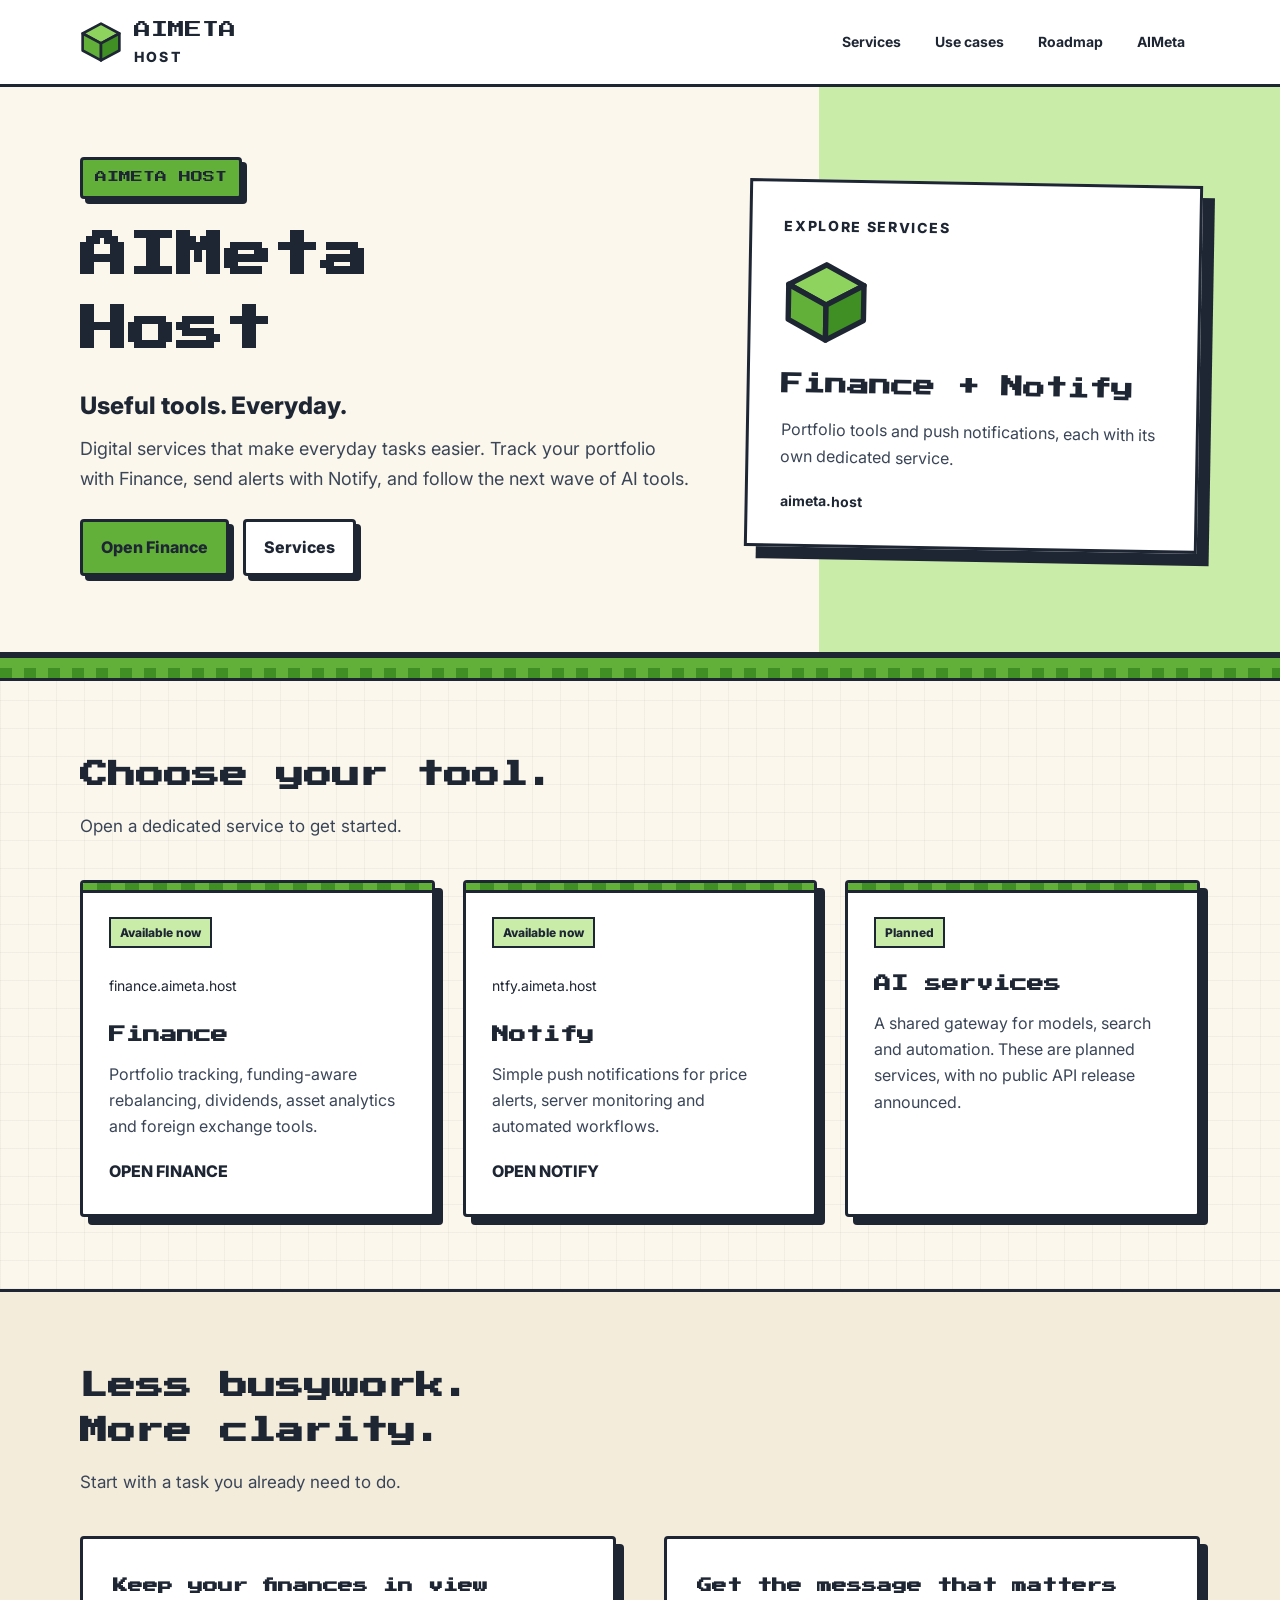
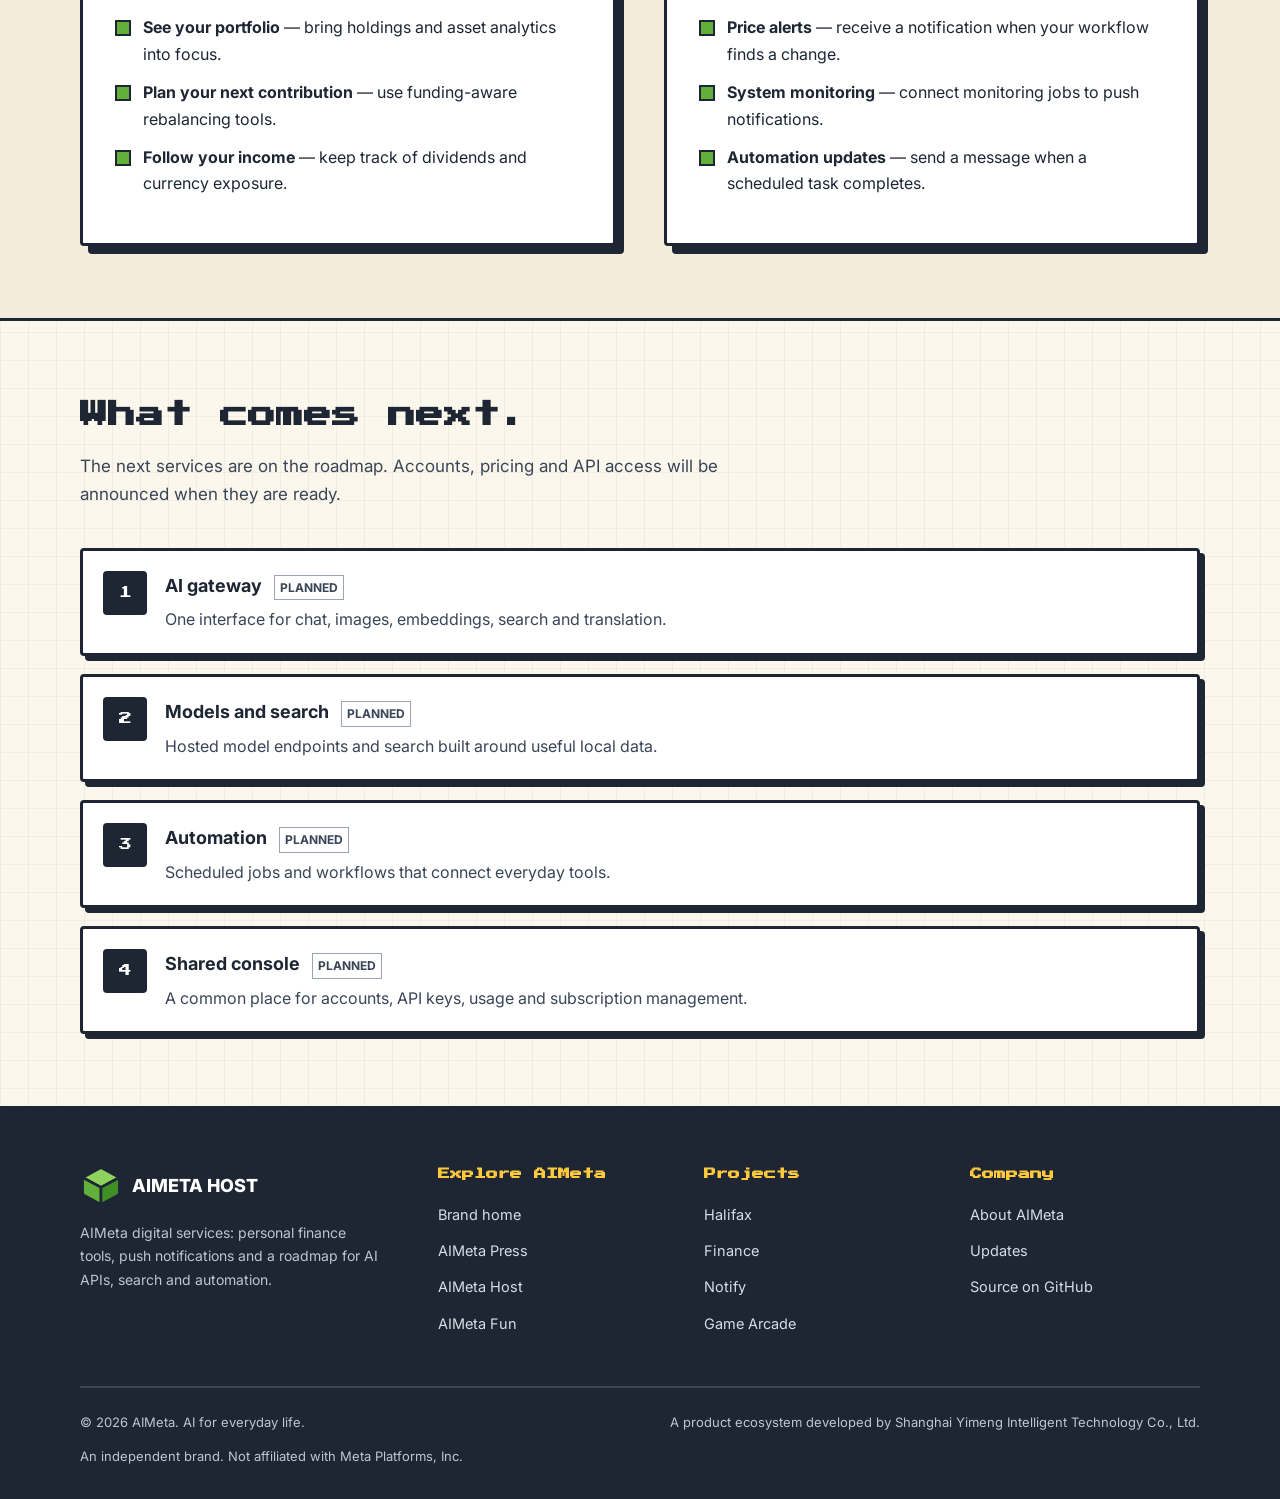
==== index.html @ ada4d132 "Add branded OG share images" ====
<!DOCTYPE html>
<html lang="en"><head><meta charset="UTF-8"><meta name="viewport" content="width=device-width, initial-scale=1"><title>Useful tools. Everyday. — AIMeta Host</title><meta name="description" content="AIMeta digital services: personal finance tools, push notifications and a roadmap for AI APIs, search and automation."><link rel="canonical" href="https://aimeta.host/"><meta property="og:type" content="website"><meta property="og:site_name" content="AIMeta Host"><meta property="og:title" content="Useful tools. Everyday. — AIMeta Host"><meta property="og:description" content="AIMeta digital services: personal finance tools, push notifications and a roadmap for AI APIs, search and automation."><meta property="og:url" content="https://aimeta.host/"><meta name="twitter:card" content="summary_large_image">
<meta property="og:image" content="https://aimeta.host/og.png">
<meta property="og:image:width" content="1200">
<meta property="og:image:height" content="630"><link rel="icon" type="image/svg+xml" href="./favicon.svg"><link rel="preconnect" href="https://fonts.googleapis.com"><link rel="preconnect" href="https://fonts.gstatic.com" crossorigin><link href="https://fonts.googleapis.com/css2?family=Inter:wght@400;600;700;800&amp;family=Press+Start+2P&amp;display=swap" rel="stylesheet"><link rel="stylesheet" href="./style.css"><noscript><style>.reveal{opacity:1 !important;transform:none !important}</style></noscript><script type="application/ld+json">{"@context": "https://schema.org", "@type": "WebSite", "name": "AIMeta Host", "url": "https://aimeta.host/", "description": "AIMeta digital services: personal finance tools, push notifications and a roadmap for AI APIs, search and automation.", "publisher": {"@type": "Organization", "name": "AIMeta", "url": "https://aimeta.website/"}}</script></head><body class="world-host"><a class="skip-link" href="#main">Skip to content</a><header class="site-header"><div class="wrap header-inner"><a class="brand" href="./" aria-label="AIMeta Host home"><svg class="brand-cube" viewBox="0 0 64 64" aria-hidden="true"><polygon points="32,4 60,19 32,34 4,19" fill="#8fd35f" stroke="#1e2634" stroke-width="4" stroke-linejoin="round"/><polygon points="4,19 32,34 32,60 4,45" fill="#62b03a" stroke="#1e2634" stroke-width="4" stroke-linejoin="round"/><polygon points="60,19 32,34 32,60 60,45" fill="#3f8f24" stroke="#1e2634" stroke-width="4" stroke-linejoin="round"/></svg><span class="brand-name">AIMETA<span class="brand-world">Host</span></span></a><button class="nav-toggle" type="button" aria-label="Open menu" aria-expanded="false" aria-controls="site-nav"><span></span><span></span><span></span></button><nav class="nav" id="site-nav" aria-label="Main navigation"><a href="#services">Services</a><a href="#use-cases">Use cases</a><a href="#roadmap">Roadmap</a><a href="https://aimeta.website/">AIMeta</a></nav></div></header><main id="main"><section class="hero"><div class="wrap hero-layout"><div class="hero-inner"><span class="tag tag-host">AIMeta Host</span><h1>AIMeta<br>Host</h1><p class="hero-title">Useful tools. Everyday.</p><p class="lede">Digital services that make everyday tasks easier. Track your portfolio with Finance, send alerts with Notify, and follow the next wave of AI tools.</p><div class="hero-ctas"><a class="btn btn-primary" href="https://finance.aimeta.host">Open Finance</a><a class="btn" href="#services">Services</a></div></div><aside class="hero-feature" aria-label="Featured project"><span class="eyebrow">EXPLORE SERVICES</span><svg class="feature-cube" viewBox="0 0 64 64" aria-hidden="true"><polygon points="32,4 60,19 32,34 4,19" fill="#8fd35f" stroke="#1e2634" stroke-width="4" stroke-linejoin="round"/><polygon points="4,19 32,34 32,60 4,45" fill="#62b03a" stroke="#1e2634" stroke-width="4" stroke-linejoin="round"/><polygon points="60,19 32,34 32,60 60,45" fill="#3f8f24" stroke="#1e2634" stroke-width="4" stroke-linejoin="round"/></svg><h2>Finance + Notify</h2><p>Portfolio tools and push notifications, each with its own dedicated service.</p><span class="feature-domain">aimeta.host</span></aside></div></section><div class="grass-divider" aria-hidden="true"></div><section class="section" id="services"><div class="wrap"><div class="section-head reveal"><h2 class="px-title">Choose your tool.</h2><p class="section-sub">Open a dedicated service to get started.</p></div><div class="cards-3"><a href="https://finance.aimeta.host" class="pixel-card card-host reveal"><div class="card-top" aria-hidden="true"></div><span class="status-label">Available now</span><span class="proj-domain">finance.aimeta.host</span><h3>Finance</h3><p>Portfolio tracking, funding-aware rebalancing, dividends, asset analytics and foreign exchange tools.</p><span class="card-link">Open Finance</span></a><a href="https://ntfy.aimeta.host" class="pixel-card card-host reveal"><div class="card-top" aria-hidden="true"></div><span class="status-label">Available now</span><span class="proj-domain">ntfy.aimeta.host</span><h3>Notify</h3><p>Simple push notifications for price alerts, server monitoring and automated workflows.</p><span class="card-link">Open Notify</span></a><article class="pixel-card card-host reveal"><div class="card-top" aria-hidden="true"></div><span class="status-label">Planned</span><h3>AI services</h3><p>A shared gateway for models, search and automation. These are planned services, with no public API release announced.</p></article></div></div></section><section class="section section-deep" id="use-cases"><div class="wrap"><div class="section-head reveal"><h2 class="px-title">Less busywork.<br>More clarity.</h2><p class="section-sub">Start with a task you already need to do.</p></div><div class="split"><div class="panel reveal"><h3 class="px">Keep your finances in view</h3><ul class="pixel-list "><li><strong>See your portfolio</strong> — bring holdings and asset analytics into focus.</li><li><strong>Plan your next contribution</strong> — use funding-aware rebalancing tools.</li><li><strong>Follow your income</strong> — keep track of dividends and currency exposure.</li></ul></div><div class="panel reveal"><h3 class="px">Get the message that matters</h3><ul class="pixel-list "><li><strong>Price alerts</strong> — receive a notification when your workflow finds a change.</li><li><strong>System monitoring</strong> — connect monitoring jobs to push notifications.</li><li><strong>Automation updates</strong> — send a message when a scheduled task completes.</li></ul></div></div></div></section><section class="section" id="roadmap"><div class="wrap"><div class="section-head reveal"><h2 class="px-title">What comes next.</h2><p class="section-sub">The next services are on the roadmap. Accounts, pricing and API access will be announced when they are ready.</p></div><div class="steps"><article class="step reveal"><span class="step-num">1</span><div><h3>AI gateway <span class="phase-tag">Planned</span></h3><p>One interface for chat, images, embeddings, search and translation.</p></div></article><article class="step reveal"><span class="step-num">2</span><div><h3>Models and search <span class="phase-tag">Planned</span></h3><p>Hosted model endpoints and search built around useful local data.</p></div></article><article class="step reveal"><span class="step-num">3</span><div><h3>Automation <span class="phase-tag">Planned</span></h3><p>Scheduled jobs and workflows that connect everyday tools.</p></div></article><article class="step reveal"><span class="step-num">4</span><div><h3>Shared console <span class="phase-tag">Planned</span></h3><p>A common place for accounts, API keys, usage and subscription management.</p></div></article></div></div></section></main><footer class="site-footer"><div class="wrap"><div class="footer-grid"><div><div class="footer-brand"><svg class="brand-cube" viewBox="0 0 64 64" aria-hidden="true"><polygon points="32,4 60,19 32,34 4,19" fill="#8fd35f" stroke="#1e2634" stroke-width="4" stroke-linejoin="round"/><polygon points="4,19 32,34 32,60 4,45" fill="#62b03a" stroke="#1e2634" stroke-width="4" stroke-linejoin="round"/><polygon points="60,19 32,34 32,60 60,45" fill="#3f8f24" stroke="#1e2634" stroke-width="4" stroke-linejoin="round"/></svg><span class="brand-name">AIMETA HOST</span></div><p class="footer-note">AIMeta digital services: personal finance tools, push notifications and a roadmap for AI APIs, search and automation.</p></div><div><h2>Explore AIMeta</h2><ul><li><a href="https://aimeta.website/">Brand home</a></li><li><a href="https://aimeta.press/">AIMeta Press</a></li><li><a href="https://aimeta.host/">AIMeta Host</a></li><li><a href="https://aimeta.fun/">AIMeta Fun</a></li></ul></div><div><h2>Projects</h2><ul><li><a href="https://halifax.aimeta.press">Halifax</a></li><li><a href="https://finance.aimeta.host">Finance</a></li><li><a href="https://ntfy.aimeta.host">Notify</a></li><li><a href="https://game.aimeta.fun">Game Arcade</a></li></ul></div><div><h2>Company</h2><ul><li><a href="https://aimeta.website/about.html">About AIMeta</a></li><li><a href="https://aimeta.website/updates.html">Updates</a></li><li><a href="https://github.com/aimeta-website/aimeta-host">Source on GitHub</a></li></ul></div></div><div class="footer-bottom"><span>© <span id="year">2026</span> AIMeta. AI for everyday life.</span><span>A product ecosystem developed by Shanghai Yimeng Intelligent Technology Co., Ltd.</span><span>An independent brand. Not affiliated with Meta Platforms, Inc.</span></div></div></footer><script src="./main.js" defer></script></body></html>
---- style.css ----
/* ============================================================
   AIMETA — voxel playground design system
   Minecraft / Roblox playful pixel-block style + clean tech feel
   Pixel accent: "Press Start 2P" (headings / tags only)
   Body: "Inter" (clean, readable)
   ============================================================ */

:root {
  --ink: #1e2634;
  --ink-soft: #3a4557;
  --paper: #fbf7ec;
  --paper-deep: #f3ecdb;
  --white: #ffffff;

  --grass: #62b03a;
  --grass-dark: #3f8f24;
  --grass-light: #8fd35f;

  --sky: #3fa9f5;
  --sky-dark: #1f7fc4;
  --sky-light: #a8dcff;

  --sun: #ffc93c;
  --sun-dark: #e0a41c;

  --clay: #ef7d54;
  --clay-dark: #c65a34;

  --dirt: #8a5a3b;

  --press: var(--sky);
  --press-dark: var(--sky-dark);
  --host: var(--grass);
  --host-dark: var(--grass-dark);
  --fun: var(--sun);
  --fun-dark: var(--sun-dark);

  --border: 3px solid var(--ink);
  --shadow-chunky: 8px 8px 0 var(--ink);
  --shadow-chunky-sm: 5px 5px 0 var(--ink);
  --radius: 4px;

  --font-pixel: "Press Start 2P", "Courier New", monospace;
  --font-body: "Inter", -apple-system, BlinkMacSystemFont, "Segoe UI",
    "PingFang SC", "Microsoft YaHei", sans-serif;
}

* { box-sizing: border-box; }

html { scroll-behavior: smooth; }

body {
  margin: 0;
  font-family: var(--font-body);
  color: var(--ink);
  background-color: var(--paper);
  /* subtle pixel grid */
  background-image:
    linear-gradient(rgba(30, 38, 52, 0.045) 1px, transparent 1px),
    linear-gradient(90deg, rgba(30, 38, 52, 0.045) 1px, transparent 1px);
  background-size: 28px 28px;
  line-height: 1.65;
  -webkit-font-smoothing: antialiased;
}

img, svg { max-width: 100%; }

a { color: var(--sky-dark); }

::selection { background: var(--sun); color: var(--ink); }

/* ---------- layout ---------- */
.wrap {
  width: min(1120px, 92%);
  margin: 0 auto;
}

.section { padding: 72px 0; }
.section.tight { padding: 48px 0; }

/* ---------- pixel typography ---------- */
.px {
  font-family: var(--font-pixel);
  line-height: 1.5;
  letter-spacing: 0;
}

.section-head { margin-bottom: 40px; max-width: 720px; }
.section-head.center { margin-left: auto; margin-right: auto; text-align: center; }

.tag {
  display: inline-block;
  font-family: var(--font-pixel);
  font-size: 11px;
  padding: 8px 12px;
  border: var(--border);
  border-radius: var(--radius);
  background: var(--white);
  box-shadow: var(--shadow-chunky-sm);
  margin-bottom: 20px;
  text-transform: uppercase;
}
.tag.tag-press { background: var(--press); color: #fff; }
.tag.tag-host  { background: var(--host); color: #fff; }
.tag.tag-fun   { background: var(--fun); color: var(--ink); }
.tag.tag-ink   { background: var(--ink); color: #fff; }

h2.px-title {
  font-family: var(--font-pixel);
  font-size: clamp(18px, 3.2vw, 28px);
  line-height: 1.6;
  margin: 0 0 14px;
}
.section-sub { color: var(--ink-soft); font-size: 17px; margin: 0; }

/* ---------- header ---------- */
.site-header {
  position: sticky;
  top: 0;
  z-index: 50;
  background: var(--white);
  border-bottom: var(--border);
}
.header-inner {
  display: flex;
  align-items: center;
  justify-content: space-between;
  height: 72px;
}
.brand {
  display: flex;
  align-items: center;
  gap: 12px;
  text-decoration: none;
  color: var(--ink);
}
.brand-name {
  font-family: var(--font-pixel);
  font-size: 18px;
}
.brand-cube { width: 34px; height: 34px; display: block; }

.nav { display: flex; align-items: center; gap: 4px; }
.nav a {
  font-family: var(--font-pixel);
  font-size: 11px;
  text-decoration: none;
  color: var(--ink);
  padding: 10px 12px;
  border: 3px solid transparent;
  border-radius: var(--radius);
  text-transform: uppercase;
}
.nav a:hover { background: var(--paper-deep); border-color: var(--ink); }
.nav a.active { background: var(--ink); color: #fff; }
.nav a.nav-cta {
  background: var(--sun);
  border-color: var(--ink);
  box-shadow: 4px 4px 0 var(--ink);
  margin-left: 8px;
}
.nav a.nav-cta:hover { transform: translate(2px, 2px); box-shadow: 2px 2px 0 var(--ink); }

.nav-toggle {
  display: none;
  background: var(--white);
  border: var(--border);
  border-radius: var(--radius);
  box-shadow: 4px 4px 0 var(--ink);
  width: 46px;
  height: 42px;
  cursor: pointer;
  flex-direction: column;
  align-items: center;
  justify-content: center;
  gap: 5px;
}
.nav-toggle span { display: block; width: 20px; height: 3px; background: var(--ink); }

/* ---------- hero ---------- */
.hero {
  position: relative;
  overflow: hidden;
  padding: 96px 0 88px;
  border-bottom: var(--border);
  background:
    radial-gradient(circle at 85% 20%, var(--sky-light) 0 90px, transparent 91px),
    radial-gradient(circle at 8% 80%, var(--sun) 0 60px, transparent 61px),
    var(--paper);
}
.hero-inner { position: relative; z-index: 2; max-width: 760px; }
.hero h1 {
  font-family: var(--font-pixel);
  font-size: clamp(30px, 6vw, 58px);
  line-height: 1.45;
  margin: 0 0 22px;
}
.hero h1 .hl-grass { color: var(--grass-dark); }
.hero .lede {
  font-size: clamp(17px, 2.4vw, 21px);
  color: var(--ink-soft);
  max-width: 620px;
  margin: 0 0 34px;
}
.hero-ctas { display: flex; flex-wrap: wrap; gap: 16px; }

/* floating voxel cubes */
.cube {
  position: absolute;
  z-index: 1;
  opacity: 0.9;
  animation: floaty 6s ease-in-out infinite;
  pointer-events: none;
}
@keyframes floaty {
  0%, 100% { transform: translateY(0) rotate(-4deg); }
  50% { transform: translateY(-16px) rotate(5deg); }
}

/* ---------- buttons ---------- */
.btn {
  display: inline-block;
  font-family: var(--font-pixel);
  font-size: 13px;
  text-decoration: none;
  color: var(--ink);
  background: var(--white);
  border: var(--border);
  border-radius: var(--radius);
  padding: 14px 20px;
  box-shadow: var(--shadow-chunky-sm);
  transition: transform 0.08s ease, box-shadow 0.08s ease;
  text-transform: uppercase;
}
.btn:hover { transform: translate(3px, 3px); box-shadow: 2px 2px 0 var(--ink); }
.btn:active { transform: translate(5px, 5px); box-shadow: 0 0 0 var(--ink); }
.btn-primary { background: var(--grass); color: #fff; }
.btn-sky { background: var(--sky); color: #fff; }
.btn-sun { background: var(--sun); }
.btn-ink { background: var(--ink); color: #fff; }

/* ---------- cards ---------- */
.cards-3 {
  display: grid;
  grid-template-columns: repeat(3, 1fr);
  gap: 28px;
}
.pixel-card {
  background: var(--white);
  border: var(--border);
  border-radius: var(--radius);
  box-shadow: var(--shadow-chunky);
  padding: 30px 26px;
  display: flex;
  flex-direction: column;
  transition: transform 0.1s ease, box-shadow 0.1s ease;
  position: relative;
}
a.pixel-card { text-decoration: none; color: var(--ink); }
a.pixel-card:hover { transform: translate(4px, 4px); box-shadow: 4px 4px 0 var(--ink); }
.pixel-card .card-top {
  height: 10px;
  margin: -30px -26px 24px;
  border-bottom: var(--border);
  border-radius: 1px 1px 0 0;
}
.card-press .card-top { background: repeating-linear-gradient(90deg, var(--press) 0 14px, var(--press-dark) 14px 28px); }
.card-host .card-top { background: repeating-linear-gradient(90deg, var(--host) 0 14px, var(--host-dark) 14px 28px); }
.card-fun .card-top { background: repeating-linear-gradient(90deg, var(--fun) 0 14px, var(--fun-dark) 14px 28px); }

.pixel-card h3 {
  font-family: var(--font-pixel);
  font-size: 17px;
  margin: 0 0 6px;
  line-height: 1.6;
}
.pixel-card .one-liner {
  font-weight: 700;
  margin: 0 0 12px;
  font-size: 16px;
}
.pixel-card p { color: var(--ink-soft); margin: 0 0 18px; font-size: 15px; }
.pixel-card .card-link {
  margin-top: auto;
  font-family: var(--font-pixel);
  font-size: 11px;
  text-transform: uppercase;
}
.card-press .card-link { color: var(--press-dark); }
.card-host .card-link { color: var(--host-dark); }
.card-fun .card-link { color: var(--fun-dark); }

/* ---------- grass divider ---------- */
.grass-divider {
  height: 26px;
  border-top: var(--border);
  border-bottom: var(--border);
  background:
    linear-gradient(var(--grass) 0 10px, transparent 10px),
    repeating-linear-gradient(90deg, var(--grass-dark) 0 12px, var(--grass) 12px 24px);
  background-color: var(--dirt);
}

/* ---------- live projects ---------- */
.live-badge {
  display: inline-block;
  font-family: var(--font-pixel);
  font-size: 10px;
  background: var(--clay);
  color: #fff;
  border: 3px solid var(--ink);
  border-radius: var(--radius);
  padding: 6px 10px;
  text-transform: uppercase;
  box-shadow: 3px 3px 0 var(--ink);
  animation: blink 2.4s steps(2, start) infinite;
}
@keyframes blink { 50% { opacity: 0.75; } }

.project-card { align-items: flex-start; }
.project-card .proj-domain {
  font-family: var(--font-pixel);
  font-size: 12px;
  margin: 14px 0 8px;
  word-break: break-all;
}
.project-card h3 { font-size: 19px; }

/* ---------- feature / split rows ---------- */
.split {
  display: grid;
  grid-template-columns: 1fr 1fr;
  gap: 48px;
  align-items: center;
}
.panel {
  background: var(--white);
  border: var(--border);
  border-radius: var(--radius);
  box-shadow: var(--shadow-chunky);
  padding: 34px 30px;
}
.panel h3.px { font-size: 15px; margin: 0 0 16px; line-height: 1.7; }

.pixel-list { list-style: none; margin: 0; padding: 0; }
.pixel-list li {
  position: relative;
  padding-left: 30px;
  margin-bottom: 12px;
  font-size: 15.5px;
}
.pixel-list li::before {
  content: "";
  position: absolute;
  left: 2px;
  top: 6px;
  width: 12px;
  height: 12px;
  background: var(--grass);
  border: 2px solid var(--ink);
}
.pixel-list.blue li::before { background: var(--sky); }
.pixel-list.sun li::before { background: var(--sun); }
.pixel-list.clay li::before { background: var(--clay); }

/* roadmap steps */
.steps { display: grid; gap: 18px; margin-top: 8px; }
.step {
  display: flex;
  gap: 18px;
  background: var(--white);
  border: var(--border);
  border-radius: var(--radius);
  box-shadow: var(--shadow-chunky-sm);
  padding: 20px;
  align-items: flex-start;
}
.step-num {
  flex: 0 0 auto;
  font-family: var(--font-pixel);
  font-size: 13px;
  background: var(--ink);
  color: #fff;
  width: 44px;
  height: 44px;
  display: flex;
  align-items: center;
  justify-content: center;
  border-radius: var(--radius);
}
.step.done .step-num { background: var(--grass-dark); }
.step.now .step-num { background: var(--clay); animation: blink 2s steps(2, start) infinite; }
.step h4 { margin: 0 0 6px; font-size: 16px; }
.step p { margin: 0; color: var(--ink-soft); font-size: 14.5px; }
.step .phase-tag {
  font-family: var(--font-pixel);
  font-size: 9px;
  text-transform: uppercase;
  color: var(--ink-soft);
}

/* ---------- updates timeline ---------- */
.timeline { display: grid; gap: 22px; }
.update-card {
  background: var(--white);
  border: var(--border);
  border-radius: var(--radius);
  box-shadow: var(--shadow-chunky-sm);
  padding: 24px 26px;
}
.update-card .date {
  font-family: var(--font-pixel);
  font-size: 10px;
  color: var(--white);
  background: var(--ink);
  display: inline-block;
  padding: 7px 10px;
  border-radius: var(--radius);
  margin-bottom: 12px;
}
.update-card h3 { margin: 0 0 8px; font-size: 18px; }
.update-card p { margin: 0; color: var(--ink-soft); font-size: 15px; }

/* ---------- footer ---------- */
.site-footer {
  background: var(--ink);
  color: #d7dce6;
  border-top: var(--border);
  padding: 56px 0 32px;
}
.footer-grid {
  display: grid;
  grid-template-columns: 1.4fr 1fr 1fr 1fr;
  gap: 36px;
  margin-bottom: 40px;
}
.footer-brand { display: flex; align-items: center; gap: 10px; margin-bottom: 14px; }
.footer-brand .brand-name { color: #fff; font-size: 16px; }
.site-footer h4 {
  font-family: var(--font-pixel);
  font-size: 11px;
  color: var(--sun);
  margin: 0 0 16px;
  text-transform: uppercase;
}
.site-footer ul { list-style: none; margin: 0; padding: 0; }
.site-footer li { margin-bottom: 10px; }
.site-footer a { color: #d7dce6; text-decoration: none; font-size: 14.5px; }
.site-footer a:hover { color: var(--sun); text-decoration: underline; }
.footer-note { font-size: 14px; color: #9aa4b5; max-width: 300px; }
.footer-bottom {
  border-top: 2px solid #3a4557;
  padding-top: 24px;
  display: flex;
  flex-wrap: wrap;
  gap: 12px;
  justify-content: space-between;
  font-size: 13px;
  color: #9aa4b5;
}

/* ---------- 404 ---------- */
.notfound {
  text-align: center;
  padding: 110px 0;
}
.notfound h1 {
  font-family: var(--font-pixel);
  font-size: clamp(48px, 10vw, 96px);
  margin: 0 0 18px;
  color: var(--clay-dark);
  text-shadow: 5px 5px 0 var(--ink);
}

/* ---------- reveal on scroll ---------- */
.reveal { opacity: 0; transform: translateY(22px); transition: opacity 0.5s ease, transform 0.5s ease; }
.reveal.in { opacity: 1; transform: none; }

.cards-4 { grid-template-columns: repeat(2, 1fr); }

/* ---------- responsive ---------- */
@media (max-width: 900px) {
  .cards-3 { grid-template-columns: 1fr; }
  .cards-4 { grid-template-columns: 1fr; }
  .split { grid-template-columns: 1fr; gap: 28px; }
  .footer-grid { grid-template-columns: 1fr 1fr; }
  .section { padding: 56px 0; }
}
@media (max-width: 700px) {
  .nav-toggle { display: flex; }
  .nav {
    display: none;
    position: absolute;
    top: 72px;
    left: 0;
    right: 0;
    background: var(--white);
    border-bottom: var(--border);
    flex-direction: column;
    align-items: stretch;
    padding: 12px 4%;
    gap: 6px;
  }
  .nav.open { display: flex; }
  .nav a { border-color: var(--paper-deep); }
  .nav a.nav-cta { margin-left: 0; text-align: center; }
  .footer-grid { grid-template-columns: 1fr; }
  .hero { padding: 72px 0 64px; }
}


/* Independent brand portals: shared AIMeta voxel language. */
.world-fun { --accent: var(--sun); --accent-light: #ffe69a; }
.world-host { --accent: var(--grass); --accent-light: #c9eca9; }
.world-press { --accent: var(--sky); --accent-light: var(--sky-light); }
.wrap { width: min(1120px, 90%); }
.header-inner { min-height: 84px; height: auto; padding: 12px 0; }
.brand-name { font-size: 17px; line-height: 1.7; }
.brand-world { display: block; font-family: var(--font-body); font-size: 14px; font-weight: 800; letter-spacing: .16em; text-transform: uppercase; }
.brand-cube { width: 42px; height: 42px; flex-shrink: 0; }
.nav a { font-family: var(--font-body); font-size: 14px; font-weight: 700; text-transform: none; }
.hero { padding: 70px 0 76px; background: linear-gradient(90deg, var(--paper) 0 64%, var(--accent-light) 64%); }
.hero-layout { display: grid; grid-template-columns: 1.35fr 1fr; gap: 56px; align-items: center; }
.hero-inner { max-width: none; min-width: 0; }
.hero h1 { font-size: clamp(28px, 4.3vw, 48px); line-height: 1.55; }
.hero .lede { font-size: 18px; margin-bottom: 26px; }
.hero-title { font-weight: 800; font-size: 24px; margin: 0 0 12px; line-height: 1.35; }
.hero-feature { background: var(--white); border: var(--border); box-shadow: 12px 12px 0 var(--ink); padding: 32px; transform: rotate(1deg); }
.hero-feature .feature-cube { display: block; width: 86px; height: 86px; margin: 22px 0; }
.hero-feature h2 { font-family: var(--font-pixel); font-size: 22px; line-height: 1.6; margin: 14px 0; }
.hero-feature p { color: var(--ink-soft); margin: 0 0 20px; }
.feature-domain { display:block; font-family: var(--font-body); font-size:14px; font-weight:700; overflow-wrap:anywhere; }
.eyebrow { display:block; font-size:14px; letter-spacing:.12em; font-weight:800; margin-bottom:18px; }
.tag { font-size:12px; }
.tag.tag-host,.tag.tag-press { color:var(--ink); }
.btn { font-family:var(--font-body); font-size:16px; font-weight:800; text-transform:none; padding:12px 18px; }
.btn-primary,.btn-sky { color:var(--ink); }
.hero-ctas { gap:14px; }
.section-deep { background:var(--paper-deep); border-top:var(--border); border-bottom:var(--border); }
.pixel-card { min-width:0; }
.pixel-card p { font-size:16px; }
.pixel-card .proj-domain { font-family:var(--font-body); font-size:14px; margin:16px 0 12px; overflow-wrap:anywhere; }
.pixel-card .card-link { font-family:var(--font-body); font-size:16px; font-weight:800; color:var(--ink); }
.pixel-card h3 { margin:12px 0; }
.status-label { display:inline-block; align-self:flex-start; background:var(--accent-light); border:2px solid var(--ink); padding:4px 9px; font-size:12px; font-weight:800; margin-bottom:10px; }
.status-concept { background:var(--paper-deep); }
.pixel-list li { font-size:16px; }
.feature-title { font-size:32px; line-height:1.3; margin:12px 0 18px; }
.action-row { margin:24px 0 0; }
.text-link { color:var(--ink); font-weight:800; text-underline-offset:5px; }
.step h3 { margin:0 0 6px; font-size:18px; }
.step p { font-size:16px; }
.step .phase-tag { font-family:var(--font-body); font-size:12px; border:1px solid #9aa4b5; padding:2px 5px; display:inline-block; margin-left:8px; }
.site-footer h2 { font-family:var(--font-pixel); font-size:12px; color:var(--sun); margin:0 0 16px; line-height:1.6; }
.footer-brand .brand-name { font-family:var(--font-body); font-weight:800; font-size:18px; }
.footer-note,.footer-bottom { color:#bdc5d2; }
section[id] { scroll-margin-top:110px; }
:focus-visible { outline:3px solid var(--ink); outline-offset:5px; }
.site-footer :focus-visible { outline-color:var(--sun); }
.skip-link { position:absolute; top:-100px; left:16px; padding:12px 20px; background:var(--sun); color:var(--ink); font-weight:700; z-index:100; }
.skip-link:focus { top:10px; }
@media(min-width:701px) { .nav-toggle { display:none; } }
@media(max-width:900px) { .hero-layout { grid-template-columns:1fr; gap:34px; } .hero { background:var(--paper); padding:52px 0; } .hero-feature { transform:none; box-shadow:8px 8px 0 var(--ink); background:var(--accent-light); } .hero-feature .feature-cube { width:56px; height:56px; margin:14px 0; } .hero-feature h2 { font-size:20px; } .hero h1 { font-size:clamp(26px,6vw,48px); } }
@media(max-width:700px) { .nav { top:100%; } .brand-name { font-size:15px; } .brand-world { font-size:12px; } .hero-ctas { flex-direction:column; align-items:flex-start; } .hero-feature { padding:24px; } .hero h1 { font-size:clamp(24px,7vw,40px); } .section { padding:48px 0; } h2.px-title { font-size:clamp(17px,4.8vw,24px); } .panel { padding:26px 22px; } .feature-title { font-size:28px; } }
@media(prefers-reduced-motion:reduce) { html { scroll-behavior:auto; } *,*::before,*::after { animation:none!important; transition:none!important; } }
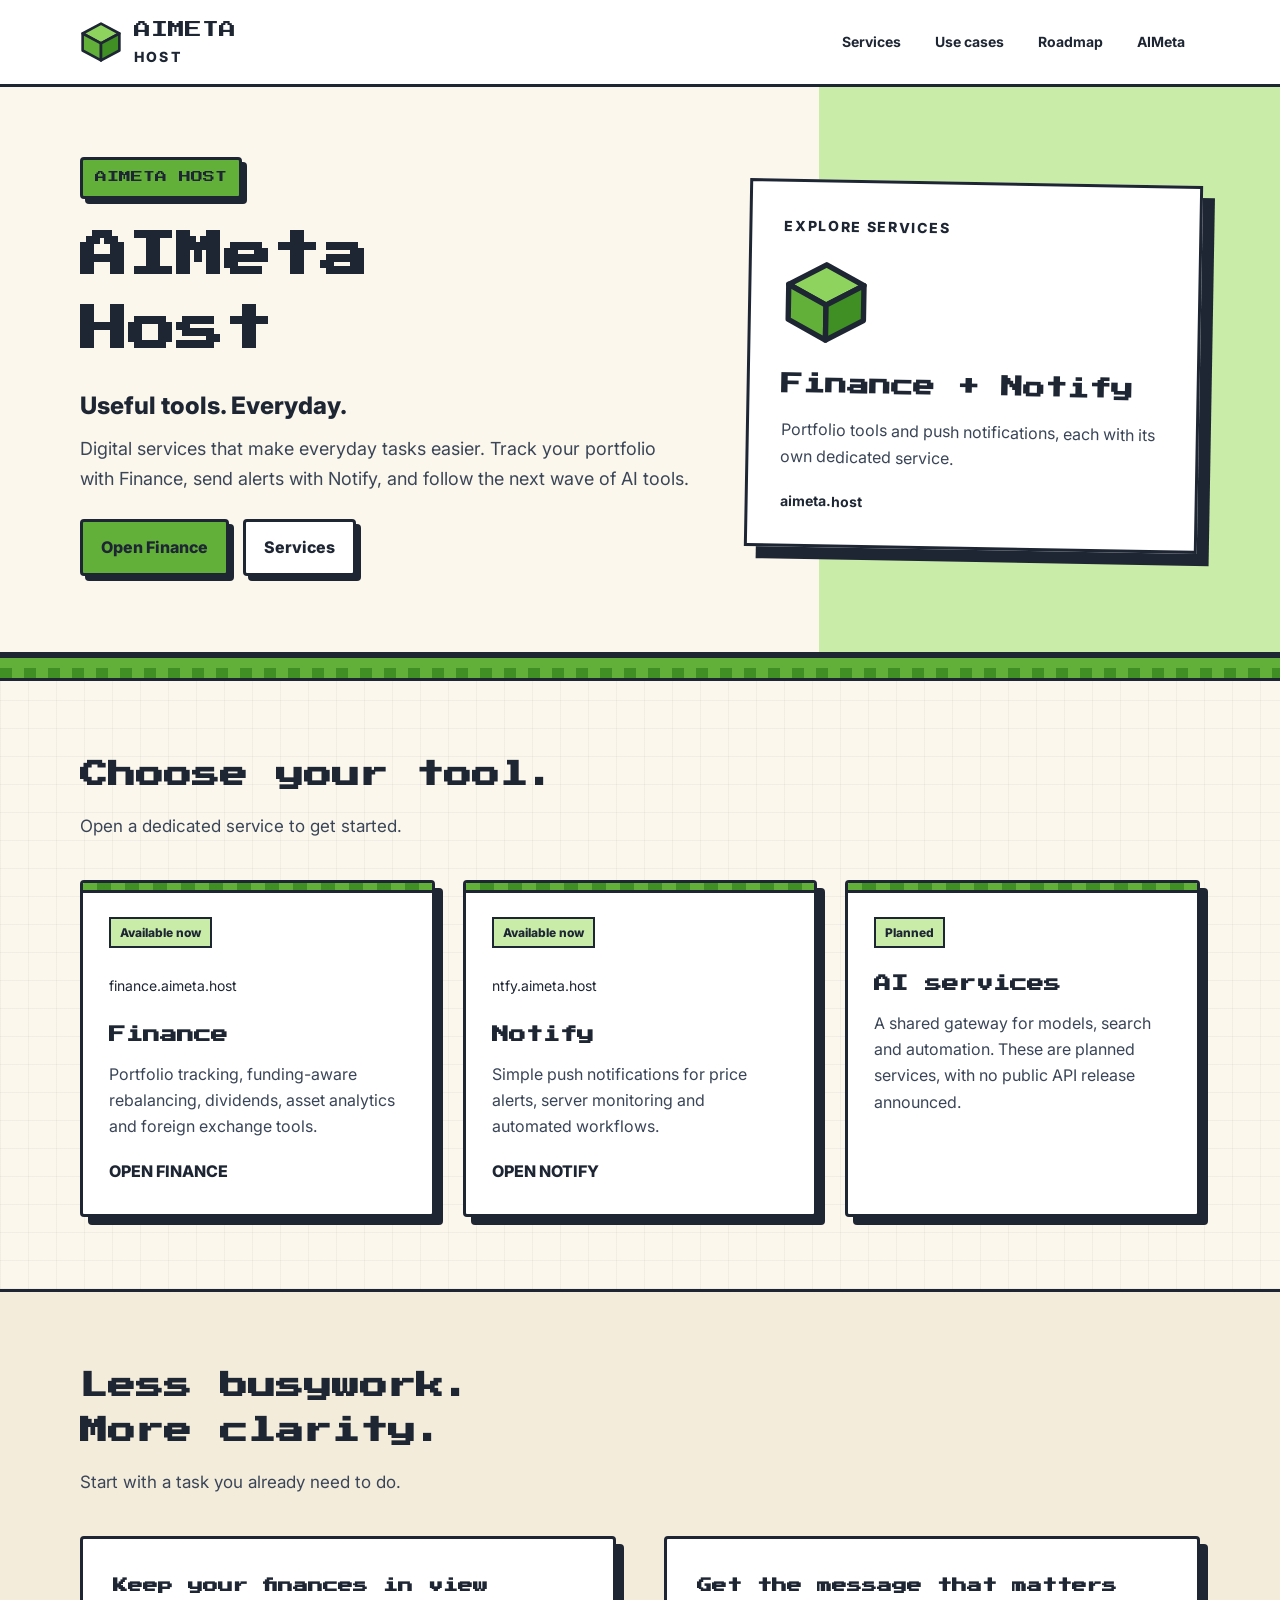
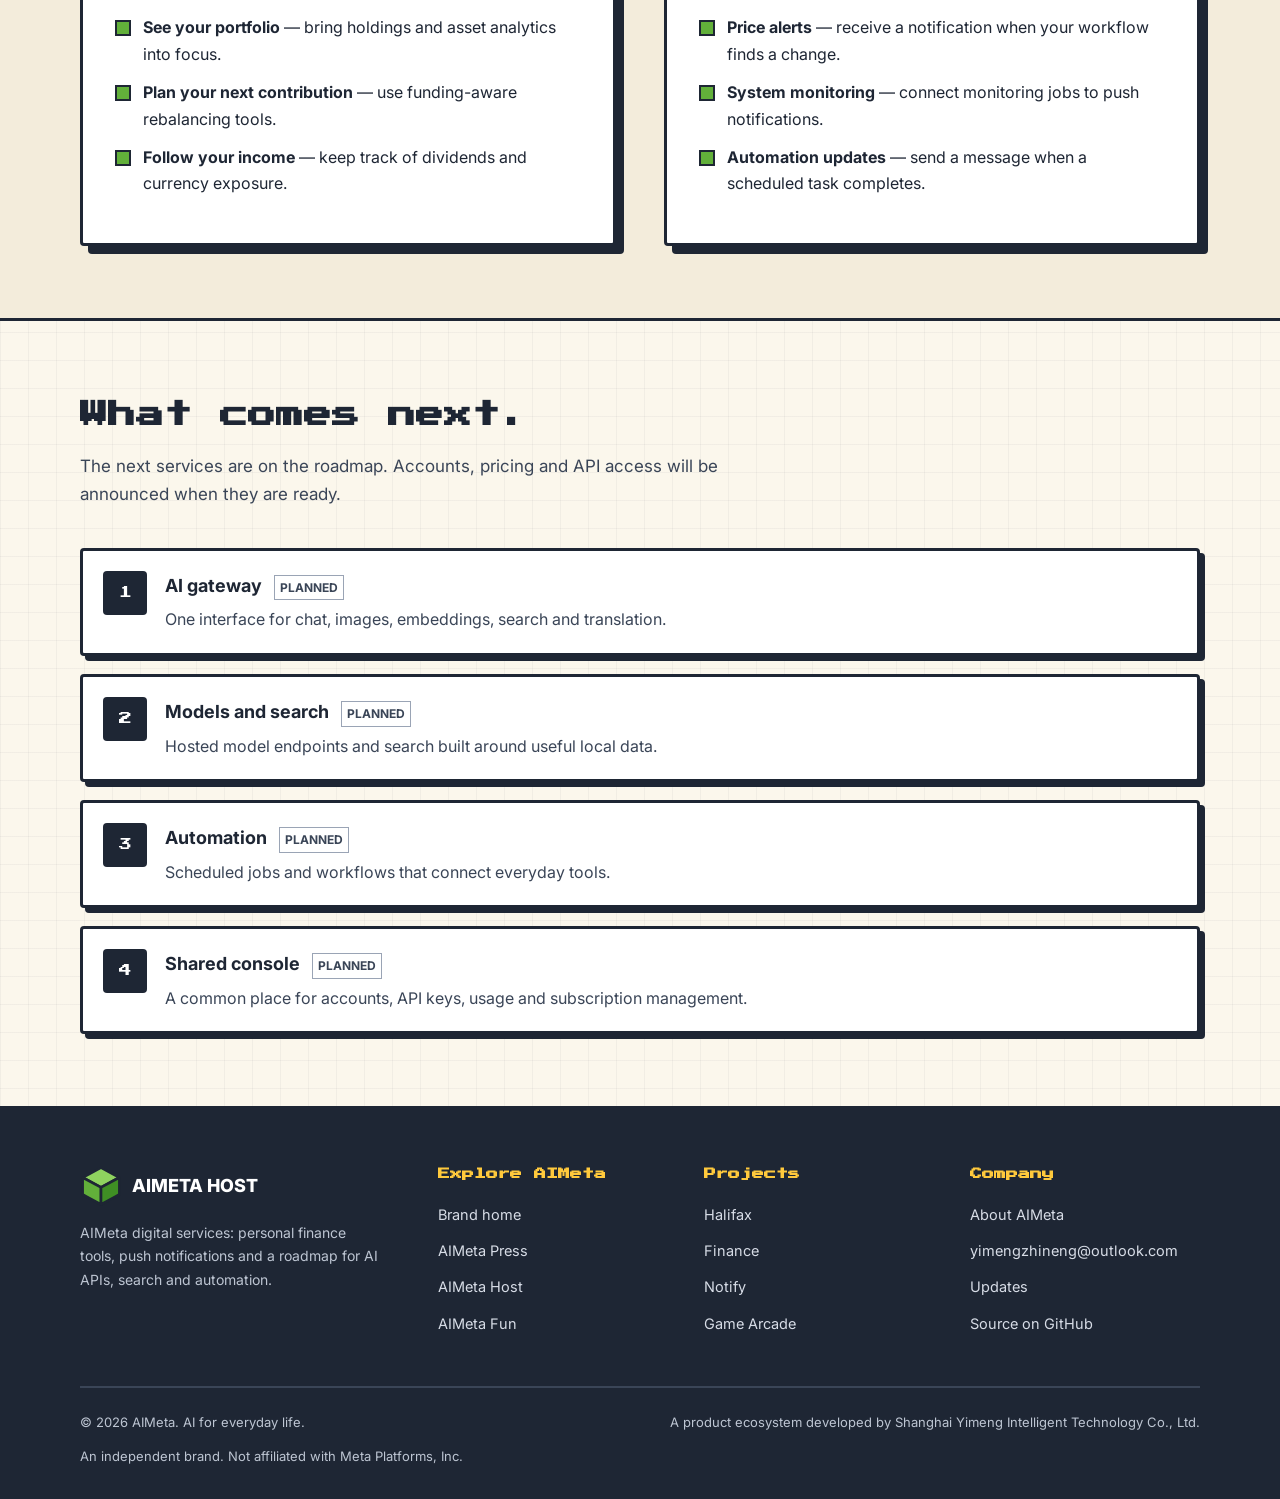
==== commit 99c30a02: "Add AIMeta contact email to footer" ====
--- a/index.html
+++ b/index.html
@@ -2,4 +2,4 @@
 <html lang="en"><head><meta charset="UTF-8"><meta name="viewport" content="width=device-width, initial-scale=1"><title>Useful tools. Everyday. — AIMeta Host</title><meta name="description" content="AIMeta digital services: personal finance tools, push notifications and a roadmap for AI APIs, search and automation."><link rel="canonical" href="https://aimeta.host/"><meta property="og:type" content="website"><meta property="og:site_name" content="AIMeta Host"><meta property="og:title" content="Useful tools. Everyday. — AIMeta Host"><meta property="og:description" content="AIMeta digital services: personal finance tools, push notifications and a roadmap for AI APIs, search and automation."><meta property="og:url" content="https://aimeta.host/"><meta name="twitter:card" content="summary_large_image">
 <meta property="og:image" content="https://aimeta.host/og.png">
 <meta property="og:image:width" content="1200">
-<meta property="og:image:height" content="630"><link rel="icon" type="image/svg+xml" href="./favicon.svg"><link rel="preconnect" href="https://fonts.googleapis.com"><link rel="preconnect" href="https://fonts.gstatic.com" crossorigin><link href="https://fonts.googleapis.com/css2?family=Inter:wght@400;600;700;800&amp;family=Press+Start+2P&amp;display=swap" rel="stylesheet"><link rel="stylesheet" href="./style.css"><noscript><style>.reveal{opacity:1 !important;transform:none !important}</style></noscript><script type="application/ld+json">{"@context": "https://schema.org", "@type": "WebSite", "name": "AIMeta Host", "url": "https://aimeta.host/", "description": "AIMeta digital services: personal finance tools, push notifications and a roadmap for AI APIs, search and automation.", "publisher": {"@type": "Organization", "name": "AIMeta", "url": "https://aimeta.website/"}}</script></head><body class="world-host"><a class="skip-link" href="#main">Skip to content</a><header class="site-header"><div class="wrap header-inner"><a class="brand" href="./" aria-label="AIMeta Host home"><svg class="brand-cube" viewBox="0 0 64 64" aria-hidden="true"><polygon points="32,4 60,19 32,34 4,19" fill="#8fd35f" stroke="#1e2634" stroke-width="4" stroke-linejoin="round"/><polygon points="4,19 32,34 32,60 4,45" fill="#62b03a" stroke="#1e2634" stroke-width="4" stroke-linejoin="round"/><polygon points="60,19 32,34 32,60 60,45" fill="#3f8f24" stroke="#1e2634" stroke-width="4" stroke-linejoin="round"/></svg><span class="brand-name">AIMETA<span class="brand-world">Host</span></span></a><button class="nav-toggle" type="button" aria-label="Open menu" aria-expanded="false" aria-controls="site-nav"><span></span><span></span><span></span></button><nav class="nav" id="site-nav" aria-label="Main navigation"><a href="#services">Services</a><a href="#use-cases">Use cases</a><a href="#roadmap">Roadmap</a><a href="https://aimeta.website/">AIMeta</a></nav></div></header><main id="main"><section class="hero"><div class="wrap hero-layout"><div class="hero-inner"><span class="tag tag-host">AIMeta Host</span><h1>AIMeta<br>Host</h1><p class="hero-title">Useful tools. Everyday.</p><p class="lede">Digital services that make everyday tasks easier. Track your portfolio with Finance, send alerts with Notify, and follow the next wave of AI tools.</p><div class="hero-ctas"><a class="btn btn-primary" href="https://finance.aimeta.host">Open Finance</a><a class="btn" href="#services">Services</a></div></div><aside class="hero-feature" aria-label="Featured project"><span class="eyebrow">EXPLORE SERVICES</span><svg class="feature-cube" viewBox="0 0 64 64" aria-hidden="true"><polygon points="32,4 60,19 32,34 4,19" fill="#8fd35f" stroke="#1e2634" stroke-width="4" stroke-linejoin="round"/><polygon points="4,19 32,34 32,60 4,45" fill="#62b03a" stroke="#1e2634" stroke-width="4" stroke-linejoin="round"/><polygon points="60,19 32,34 32,60 60,45" fill="#3f8f24" stroke="#1e2634" stroke-width="4" stroke-linejoin="round"/></svg><h2>Finance + Notify</h2><p>Portfolio tools and push notifications, each with its own dedicated service.</p><span class="feature-domain">aimeta.host</span></aside></div></section><div class="grass-divider" aria-hidden="true"></div><section class="section" id="services"><div class="wrap"><div class="section-head reveal"><h2 class="px-title">Choose your tool.</h2><p class="section-sub">Open a dedicated service to get started.</p></div><div class="cards-3"><a href="https://finance.aimeta.host" class="pixel-card card-host reveal"><div class="card-top" aria-hidden="true"></div><span class="status-label">Available now</span><span class="proj-domain">finance.aimeta.host</span><h3>Finance</h3><p>Portfolio tracking, funding-aware rebalancing, dividends, asset analytics and foreign exchange tools.</p><span class="card-link">Open Finance</span></a><a href="https://ntfy.aimeta.host" class="pixel-card card-host reveal"><div class="card-top" aria-hidden="true"></div><span class="status-label">Available now</span><span class="proj-domain">ntfy.aimeta.host</span><h3>Notify</h3><p>Simple push notifications for price alerts, server monitoring and automated workflows.</p><span class="card-link">Open Notify</span></a><article class="pixel-card card-host reveal"><div class="card-top" aria-hidden="true"></div><span class="status-label">Planned</span><h3>AI services</h3><p>A shared gateway for models, search and automation. These are planned services, with no public API release announced.</p></article></div></div></section><section class="section section-deep" id="use-cases"><div class="wrap"><div class="section-head reveal"><h2 class="px-title">Less busywork.<br>More clarity.</h2><p class="section-sub">Start with a task you already need to do.</p></div><div class="split"><div class="panel reveal"><h3 class="px">Keep your finances in view</h3><ul class="pixel-list "><li><strong>See your portfolio</strong> — bring holdings and asset analytics into focus.</li><li><strong>Plan your next contribution</strong> — use funding-aware rebalancing tools.</li><li><strong>Follow your income</strong> — keep track of dividends and currency exposure.</li></ul></div><div class="panel reveal"><h3 class="px">Get the message that matters</h3><ul class="pixel-list "><li><strong>Price alerts</strong> — receive a notification when your workflow finds a change.</li><li><strong>System monitoring</strong> — connect monitoring jobs to push notifications.</li><li><strong>Automation updates</strong> — send a message when a scheduled task completes.</li></ul></div></div></div></section><section class="section" id="roadmap"><div class="wrap"><div class="section-head reveal"><h2 class="px-title">What comes next.</h2><p class="section-sub">The next services are on the roadmap. Accounts, pricing and API access will be announced when they are ready.</p></div><div class="steps"><article class="step reveal"><span class="step-num">1</span><div><h3>AI gateway <span class="phase-tag">Planned</span></h3><p>One interface for chat, images, embeddings, search and translation.</p></div></article><article class="step reveal"><span class="step-num">2</span><div><h3>Models and search <span class="phase-tag">Planned</span></h3><p>Hosted model endpoints and search built around useful local data.</p></div></article><article class="step reveal"><span class="step-num">3</span><div><h3>Automation <span class="phase-tag">Planned</span></h3><p>Scheduled jobs and workflows that connect everyday tools.</p></div></article><article class="step reveal"><span class="step-num">4</span><div><h3>Shared console <span class="phase-tag">Planned</span></h3><p>A common place for accounts, API keys, usage and subscription management.</p></div></article></div></div></section></main><footer class="site-footer"><div class="wrap"><div class="footer-grid"><div><div class="footer-brand"><svg class="brand-cube" viewBox="0 0 64 64" aria-hidden="true"><polygon points="32,4 60,19 32,34 4,19" fill="#8fd35f" stroke="#1e2634" stroke-width="4" stroke-linejoin="round"/><polygon points="4,19 32,34 32,60 4,45" fill="#62b03a" stroke="#1e2634" stroke-width="4" stroke-linejoin="round"/><polygon points="60,19 32,34 32,60 60,45" fill="#3f8f24" stroke="#1e2634" stroke-width="4" stroke-linejoin="round"/></svg><span class="brand-name">AIMETA HOST</span></div><p class="footer-note">AIMeta digital services: personal finance tools, push notifications and a roadmap for AI APIs, search and automation.</p></div><div><h2>Explore AIMeta</h2><ul><li><a href="https://aimeta.website/">Brand home</a></li><li><a href="https://aimeta.press/">AIMeta Press</a></li><li><a href="https://aimeta.host/">AIMeta Host</a></li><li><a href="https://aimeta.fun/">AIMeta Fun</a></li></ul></div><div><h2>Projects</h2><ul><li><a href="https://halifax.aimeta.press">Halifax</a></li><li><a href="https://finance.aimeta.host">Finance</a></li><li><a href="https://ntfy.aimeta.host">Notify</a></li><li><a href="https://game.aimeta.fun">Game Arcade</a></li></ul></div><div><h2>Company</h2><ul><li><a href="https://aimeta.website/about.html">About AIMeta</a></li><li><a href="https://aimeta.website/updates.html">Updates</a></li><li><a href="https://github.com/aimeta-website/aimeta-host">Source on GitHub</a></li></ul></div></div><div class="footer-bottom"><span>© <span id="year">2026</span> AIMeta. AI for everyday life.</span><span>A product ecosystem developed by Shanghai Yimeng Intelligent Technology Co., Ltd.</span><span>An independent brand. Not affiliated with Meta Platforms, Inc.</span></div></div></footer><script src="./main.js" defer></script></body></html>
+<meta property="og:image:height" content="630"><link rel="icon" type="image/svg+xml" href="./favicon.svg"><link rel="preconnect" href="https://fonts.googleapis.com"><link rel="preconnect" href="https://fonts.gstatic.com" crossorigin><link href="https://fonts.googleapis.com/css2?family=Inter:wght@400;600;700;800&amp;family=Press+Start+2P&amp;display=swap" rel="stylesheet"><link rel="stylesheet" href="./css/style.css"><noscript><style>.reveal{opacity:1 !important;transform:none !important}</style></noscript><script type="application/ld+json">{"@context": "https://schema.org", "@type": "WebSite", "name": "AIMeta Host", "url": "https://aimeta.host/", "description": "AIMeta digital services: personal finance tools, push notifications and a roadmap for AI APIs, search and automation.", "publisher": {"@type": "Organization", "name": "AIMeta", "url": "https://aimeta.website/"}}</script></head><body class="world-host"><a class="skip-link" href="#main">Skip to content</a><header class="site-header"><div class="wrap header-inner"><a class="brand" href="./" aria-label="AIMeta Host home"><svg class="brand-cube" viewBox="0 0 64 64" aria-hidden="true"><polygon points="32,4 60,19 32,34 4,19" fill="#8fd35f" stroke="#1e2634" stroke-width="4" stroke-linejoin="round"/><polygon points="4,19 32,34 32,60 4,45" fill="#62b03a" stroke="#1e2634" stroke-width="4" stroke-linejoin="round"/><polygon points="60,19 32,34 32,60 60,45" fill="#3f8f24" stroke="#1e2634" stroke-width="4" stroke-linejoin="round"/></svg><span class="brand-name">AIMETA<span class="brand-world">Host</span></span></a><button class="nav-toggle" type="button" aria-label="Open menu" aria-expanded="false" aria-controls="site-nav"><span></span><span></span><span></span></button><nav class="nav" id="site-nav" aria-label="Main navigation"><a href="#services">Services</a><a href="#use-cases">Use cases</a><a href="#roadmap">Roadmap</a><a href="https://aimeta.website/">AIMeta</a></nav></div></header><main id="main"><section class="hero"><div class="wrap hero-layout"><div class="hero-inner"><span class="tag tag-host">AIMeta Host</span><h1>AIMeta<br>Host</h1><p class="hero-title">Useful tools. Everyday.</p><p class="lede">Digital services that make everyday tasks easier. Track your portfolio with Finance, send alerts with Notify, and follow the next wave of AI tools.</p><div class="hero-ctas"><a class="btn btn-primary" href="https://finance.aimeta.host">Open Finance</a><a class="btn" href="#services">Services</a></div></div><aside class="hero-feature" aria-label="Featured project"><span class="eyebrow">EXPLORE SERVICES</span><svg class="feature-cube" viewBox="0 0 64 64" aria-hidden="true"><polygon points="32,4 60,19 32,34 4,19" fill="#8fd35f" stroke="#1e2634" stroke-width="4" stroke-linejoin="round"/><polygon points="4,19 32,34 32,60 4,45" fill="#62b03a" stroke="#1e2634" stroke-width="4" stroke-linejoin="round"/><polygon points="60,19 32,34 32,60 60,45" fill="#3f8f24" stroke="#1e2634" stroke-width="4" stroke-linejoin="round"/></svg><h2>Finance + Notify</h2><p>Portfolio tools and push notifications, each with its own dedicated service.</p><span class="feature-domain">aimeta.host</span></aside></div></section><div class="grass-divider" aria-hidden="true"></div><section class="section" id="services"><div class="wrap"><div class="section-head reveal"><h2 class="px-title">Choose your tool.</h2><p class="section-sub">Open a dedicated service to get started.</p></div><div class="cards-3"><a href="https://finance.aimeta.host" class="pixel-card card-host reveal"><div class="card-top" aria-hidden="true"></div><span class="status-label">Available now</span><span class="proj-domain">finance.aimeta.host</span><h3>Finance</h3><p>Portfolio tracking, funding-aware rebalancing, dividends, asset analytics and foreign exchange tools.</p><span class="card-link">Open Finance</span></a><a href="https://ntfy.aimeta.host" class="pixel-card card-host reveal"><div class="card-top" aria-hidden="true"></div><span class="status-label">Available now</span><span class="proj-domain">ntfy.aimeta.host</span><h3>Notify</h3><p>Simple push notifications for price alerts, server monitoring and automated workflows.</p><span class="card-link">Open Notify</span></a><article class="pixel-card card-host reveal"><div class="card-top" aria-hidden="true"></div><span class="status-label">Planned</span><h3>AI services</h3><p>A shared gateway for models, search and automation. These are planned services, with no public API release announced.</p></article></div></div></section><section class="section section-deep" id="use-cases"><div class="wrap"><div class="section-head reveal"><h2 class="px-title">Less busywork.<br>More clarity.</h2><p class="section-sub">Start with a task you already need to do.</p></div><div class="split"><div class="panel reveal"><h3 class="px">Keep your finances in view</h3><ul class="pixel-list "><li><strong>See your portfolio</strong> — bring holdings and asset analytics into focus.</li><li><strong>Plan your next contribution</strong> — use funding-aware rebalancing tools.</li><li><strong>Follow your income</strong> — keep track of dividends and currency exposure.</li></ul></div><div class="panel reveal"><h3 class="px">Get the message that matters</h3><ul class="pixel-list "><li><strong>Price alerts</strong> — receive a notification when your workflow finds a change.</li><li><strong>System monitoring</strong> — connect monitoring jobs to push notifications.</li><li><strong>Automation updates</strong> — send a message when a scheduled task completes.</li></ul></div></div></div></section><section class="section" id="roadmap"><div class="wrap"><div class="section-head reveal"><h2 class="px-title">What comes next.</h2><p class="section-sub">The next services are on the roadmap. Accounts, pricing and API access will be announced when they are ready.</p></div><div class="steps"><article class="step reveal"><span class="step-num">1</span><div><h3>AI gateway <span class="phase-tag">Planned</span></h3><p>One interface for chat, images, embeddings, search and translation.</p></div></article><article class="step reveal"><span class="step-num">2</span><div><h3>Models and search <span class="phase-tag">Planned</span></h3><p>Hosted model endpoints and search built around useful local data.</p></div></article><article class="step reveal"><span class="step-num">3</span><div><h3>Automation <span class="phase-tag">Planned</span></h3><p>Scheduled jobs and workflows that connect everyday tools.</p></div></article><article class="step reveal"><span class="step-num">4</span><div><h3>Shared console <span class="phase-tag">Planned</span></h3><p>A common place for accounts, API keys, usage and subscription management.</p></div></article></div></div></section></main><footer class="site-footer"><div class="wrap"><div class="footer-grid"><div><div class="footer-brand"><svg class="brand-cube" viewBox="0 0 64 64" aria-hidden="true"><polygon points="32,4 60,19 32,34 4,19" fill="#8fd35f" stroke="#1e2634" stroke-width="4" stroke-linejoin="round"/><polygon points="4,19 32,34 32,60 4,45" fill="#62b03a" stroke="#1e2634" stroke-width="4" stroke-linejoin="round"/><polygon points="60,19 32,34 32,60 60,45" fill="#3f8f24" stroke="#1e2634" stroke-width="4" stroke-linejoin="round"/></svg><span class="brand-name">AIMETA HOST</span></div><p class="footer-note">AIMeta digital services: personal finance tools, push notifications and a roadmap for AI APIs, search and automation.</p></div><div><h2>Explore AIMeta</h2><ul><li><a href="https://aimeta.website/">Brand home</a></li><li><a href="https://aimeta.press/">AIMeta Press</a></li><li><a href="https://aimeta.host/">AIMeta Host</a></li><li><a href="https://aimeta.fun/">AIMeta Fun</a></li></ul></div><div><h2>Projects</h2><ul><li><a href="https://halifax.aimeta.press">Halifax</a></li><li><a href="https://finance.aimeta.host">Finance</a></li><li><a href="https://ntfy.aimeta.host">Notify</a></li><li><a href="https://game.aimeta.fun">Game Arcade</a></li></ul></div><div><h2>Company</h2><ul><li><a href="https://aimeta.website/about.html">About AIMeta</a></li><li><a href="mailto:yimengzhineng@outlook.com">yimengzhineng@outlook.com</a></li><li><a href="https://aimeta.website/updates.html">Updates</a></li><li><a href="https://github.com/aimeta-website/aimeta-host">Source on GitHub</a></li></ul></div></div><div class="footer-bottom"><span>© <span id="year">2026</span> AIMeta. AI for everyday life.</span><span>A product ecosystem developed by Shanghai Yimeng Intelligent Technology Co., Ltd.</span><span>An independent brand. Not affiliated with Meta Platforms, Inc.</span></div></div></footer><script src="./js/main.js" defer></script></body></html>
--- a/css/style.css
+++ b/css/style.css
@@ -0,0 +1,565 @@
+/* ============================================================
+   AIMETA — voxel playground design system
+   Minecraft / Roblox playful pixel-block style + clean tech feel
+   Pixel accent: "Press Start 2P" (headings / tags only)
+   Body: "Inter" (clean, readable)
+   ============================================================ */
+
+:root {
+  --ink: #1e2634;
+  --ink-soft: #3a4557;
+  --paper: #fbf7ec;
+  --paper-deep: #f3ecdb;
+  --white: #ffffff;
+
+  --grass: #62b03a;
+  --grass-dark: #3f8f24;
+  --grass-light: #8fd35f;
+
+  --sky: #3fa9f5;
+  --sky-dark: #1f7fc4;
+  --sky-light: #a8dcff;
+
+  --sun: #ffc93c;
+  --sun-dark: #e0a41c;
+
+  --clay: #ef7d54;
+  --clay-dark: #c65a34;
+
+  --dirt: #8a5a3b;
+
+  --press: var(--sky);
+  --press-dark: var(--sky-dark);
+  --host: var(--grass);
+  --host-dark: var(--grass-dark);
+  --fun: var(--sun);
+  --fun-dark: var(--sun-dark);
+
+  --border: 3px solid var(--ink);
+  --shadow-chunky: 8px 8px 0 var(--ink);
+  --shadow-chunky-sm: 5px 5px 0 var(--ink);
+  --radius: 4px;
+
+  --font-pixel: "Press Start 2P", "Courier New", monospace;
+  --font-body: "Inter", -apple-system, BlinkMacSystemFont, "Segoe UI",
+    "PingFang SC", "Microsoft YaHei", sans-serif;
+}
+
+* { box-sizing: border-box; }
+
+html { scroll-behavior: smooth; }
+
+body {
+  margin: 0;
+  font-family: var(--font-body);
+  color: var(--ink);
+  background-color: var(--paper);
+  /* subtle pixel grid */
+  background-image:
+    linear-gradient(rgba(30, 38, 52, 0.045) 1px, transparent 1px),
+    linear-gradient(90deg, rgba(30, 38, 52, 0.045) 1px, transparent 1px);
+  background-size: 28px 28px;
+  line-height: 1.65;
+  -webkit-font-smoothing: antialiased;
+}
+
+img, svg { max-width: 100%; }
+
+a { color: var(--sky-dark); }
+
+::selection { background: var(--sun); color: var(--ink); }
+
+/* ---------- layout ---------- */
+.wrap {
+  width: min(1120px, 92%);
+  margin: 0 auto;
+}
+
+.section { padding: 72px 0; }
+.section.tight { padding: 48px 0; }
+
+/* ---------- pixel typography ---------- */
+.px {
+  font-family: var(--font-pixel);
+  line-height: 1.5;
+  letter-spacing: 0;
+}
+
+.section-head { margin-bottom: 40px; max-width: 720px; }
+.section-head.center { margin-left: auto; margin-right: auto; text-align: center; }
+
+.tag {
+  display: inline-block;
+  font-family: var(--font-pixel);
+  font-size: 11px;
+  padding: 8px 12px;
+  border: var(--border);
+  border-radius: var(--radius);
+  background: var(--white);
+  box-shadow: var(--shadow-chunky-sm);
+  margin-bottom: 20px;
+  text-transform: uppercase;
+}
+.tag.tag-press { background: var(--press); color: #fff; }
+.tag.tag-host  { background: var(--host); color: #fff; }
+.tag.tag-fun   { background: var(--fun); color: var(--ink); }
+.tag.tag-ink   { background: var(--ink); color: #fff; }
+
+h2.px-title {
+  font-family: var(--font-pixel);
+  font-size: clamp(18px, 3.2vw, 28px);
+  line-height: 1.6;
+  margin: 0 0 14px;
+}
+.section-sub { color: var(--ink-soft); font-size: 17px; margin: 0; }
+
+/* ---------- header ---------- */
+.site-header {
+  position: sticky;
+  top: 0;
+  z-index: 50;
+  background: var(--white);
+  border-bottom: var(--border);
+}
+.header-inner {
+  display: flex;
+  align-items: center;
+  justify-content: space-between;
+  height: 72px;
+}
+.brand {
+  display: flex;
+  align-items: center;
+  gap: 12px;
+  text-decoration: none;
+  color: var(--ink);
+}
+.brand-name {
+  font-family: var(--font-pixel);
+  font-size: 18px;
+}
+.brand-cube { width: 34px; height: 34px; display: block; }
+
+.nav { display: flex; align-items: center; gap: 4px; }
+.nav a {
+  font-family: var(--font-pixel);
+  font-size: 11px;
+  text-decoration: none;
+  color: var(--ink);
+  padding: 10px 12px;
+  border: 3px solid transparent;
+  border-radius: var(--radius);
+  text-transform: uppercase;
+}
+.nav a:hover { background: var(--paper-deep); border-color: var(--ink); }
+.nav a.active { background: var(--ink); color: #fff; }
+.nav a.nav-cta {
+  background: var(--sun);
+  border-color: var(--ink);
+  box-shadow: 4px 4px 0 var(--ink);
+  margin-left: 8px;
+}
+.nav a.nav-cta:hover { transform: translate(2px, 2px); box-shadow: 2px 2px 0 var(--ink); }
+
+.nav-toggle {
+  display: none;
+  background: var(--white);
+  border: var(--border);
+  border-radius: var(--radius);
+  box-shadow: 4px 4px 0 var(--ink);
+  width: 46px;
+  height: 42px;
+  cursor: pointer;
+  flex-direction: column;
+  align-items: center;
+  justify-content: center;
+  gap: 5px;
+}
+.nav-toggle span { display: block; width: 20px; height: 3px; background: var(--ink); }
+
+/* ---------- hero ---------- */
+.hero {
+  position: relative;
+  overflow: hidden;
+  padding: 96px 0 88px;
+  border-bottom: var(--border);
+  background:
+    radial-gradient(circle at 85% 20%, var(--sky-light) 0 90px, transparent 91px),
+    radial-gradient(circle at 8% 80%, var(--sun) 0 60px, transparent 61px),
+    var(--paper);
+}
+.hero-inner { position: relative; z-index: 2; max-width: 760px; }
+.hero h1 {
+  font-family: var(--font-pixel);
+  font-size: clamp(30px, 6vw, 58px);
+  line-height: 1.45;
+  margin: 0 0 22px;
+}
+.hero h1 .hl-grass { color: var(--grass-dark); }
+.hero .lede {
+  font-size: clamp(17px, 2.4vw, 21px);
+  color: var(--ink-soft);
+  max-width: 620px;
+  margin: 0 0 34px;
+}
+.hero-ctas { display: flex; flex-wrap: wrap; gap: 16px; }
+
+/* floating voxel cubes */
+.cube {
+  position: absolute;
+  z-index: 1;
+  opacity: 0.9;
+  animation: floaty 6s ease-in-out infinite;
+  pointer-events: none;
+}
+@keyframes floaty {
+  0%, 100% { transform: translateY(0) rotate(-4deg); }
+  50% { transform: translateY(-16px) rotate(5deg); }
+}
+
+/* ---------- buttons ---------- */
+.btn {
+  display: inline-block;
+  font-family: var(--font-pixel);
+  font-size: 13px;
+  text-decoration: none;
+  color: var(--ink);
+  background: var(--white);
+  border: var(--border);
+  border-radius: var(--radius);
+  padding: 14px 20px;
+  box-shadow: var(--shadow-chunky-sm);
+  transition: transform 0.08s ease, box-shadow 0.08s ease;
+  text-transform: uppercase;
+}
+.btn:hover { transform: translate(3px, 3px); box-shadow: 2px 2px 0 var(--ink); }
+.btn:active { transform: translate(5px, 5px); box-shadow: 0 0 0 var(--ink); }
+.btn-primary { background: var(--grass); color: #fff; }
+.btn-sky { background: var(--sky); color: #fff; }
+.btn-sun { background: var(--sun); }
+.btn-ink { background: var(--ink); color: #fff; }
+
+/* ---------- cards ---------- */
+.cards-3 {
+  display: grid;
+  grid-template-columns: repeat(3, 1fr);
+  gap: 28px;
+}
+.pixel-card {
+  background: var(--white);
+  border: var(--border);
+  border-radius: var(--radius);
+  box-shadow: var(--shadow-chunky);
+  padding: 30px 26px;
+  display: flex;
+  flex-direction: column;
+  transition: transform 0.1s ease, box-shadow 0.1s ease;
+  position: relative;
+}
+a.pixel-card { text-decoration: none; color: var(--ink); }
+a.pixel-card:hover { transform: translate(4px, 4px); box-shadow: 4px 4px 0 var(--ink); }
+.pixel-card .card-top {
+  height: 10px;
+  margin: -30px -26px 24px;
+  border-bottom: var(--border);
+  border-radius: 1px 1px 0 0;
+}
+.card-press .card-top { background: repeating-linear-gradient(90deg, var(--press) 0 14px, var(--press-dark) 14px 28px); }
+.card-host .card-top { background: repeating-linear-gradient(90deg, var(--host) 0 14px, var(--host-dark) 14px 28px); }
+.card-fun .card-top { background: repeating-linear-gradient(90deg, var(--fun) 0 14px, var(--fun-dark) 14px 28px); }
+
+.pixel-card h3 {
+  font-family: var(--font-pixel);
+  font-size: 17px;
+  margin: 0 0 6px;
+  line-height: 1.6;
+}
+.pixel-card .one-liner {
+  font-weight: 700;
+  margin: 0 0 12px;
+  font-size: 16px;
+}
+.pixel-card p { color: var(--ink-soft); margin: 0 0 18px; font-size: 15px; }
+.pixel-card .card-link {
+  margin-top: auto;
+  font-family: var(--font-pixel);
+  font-size: 11px;
+  text-transform: uppercase;
+}
+.card-press .card-link { color: var(--press-dark); }
+.card-host .card-link { color: var(--host-dark); }
+.card-fun .card-link { color: var(--fun-dark); }
+
+/* ---------- grass divider ---------- */
+.grass-divider {
+  height: 26px;
+  border-top: var(--border);
+  border-bottom: var(--border);
+  background:
+    linear-gradient(var(--grass) 0 10px, transparent 10px),
+    repeating-linear-gradient(90deg, var(--grass-dark) 0 12px, var(--grass) 12px 24px);
+  background-color: var(--dirt);
+}
+
+/* ---------- live projects ---------- */
+.live-badge {
+  display: inline-block;
+  font-family: var(--font-pixel);
+  font-size: 10px;
+  background: var(--clay);
+  color: #fff;
+  border: 3px solid var(--ink);
+  border-radius: var(--radius);
+  padding: 6px 10px;
+  text-transform: uppercase;
+  box-shadow: 3px 3px 0 var(--ink);
+  animation: blink 2.4s steps(2, start) infinite;
+}
+@keyframes blink { 50% { opacity: 0.75; } }
+
+.project-card { align-items: flex-start; }
+.project-card .proj-domain {
+  font-family: var(--font-pixel);
+  font-size: 12px;
+  margin: 14px 0 8px;
+  word-break: break-all;
+}
+.project-card h3 { font-size: 19px; }
+
+/* ---------- feature / split rows ---------- */
+.split {
+  display: grid;
+  grid-template-columns: 1fr 1fr;
+  gap: 48px;
+  align-items: center;
+}
+.panel {
+  background: var(--white);
+  border: var(--border);
+  border-radius: var(--radius);
+  box-shadow: var(--shadow-chunky);
+  padding: 34px 30px;
+}
+.panel h3.px { font-size: 15px; margin: 0 0 16px; line-height: 1.7; }
+
+.pixel-list { list-style: none; margin: 0; padding: 0; }
+.pixel-list li {
+  position: relative;
+  padding-left: 30px;
+  margin-bottom: 12px;
+  font-size: 15.5px;
+}
+.pixel-list li::before {
+  content: "";
+  position: absolute;
+  left: 2px;
+  top: 6px;
+  width: 12px;
+  height: 12px;
+  background: var(--grass);
+  border: 2px solid var(--ink);
+}
+.pixel-list.blue li::before { background: var(--sky); }
+.pixel-list.sun li::before { background: var(--sun); }
+.pixel-list.clay li::before { background: var(--clay); }
+
+/* roadmap steps */
+.steps { display: grid; gap: 18px; margin-top: 8px; }
+.step {
+  display: flex;
+  gap: 18px;
+  background: var(--white);
+  border: var(--border);
+  border-radius: var(--radius);
+  box-shadow: var(--shadow-chunky-sm);
+  padding: 20px;
+  align-items: flex-start;
+}
+.step-num {
+  flex: 0 0 auto;
+  font-family: var(--font-pixel);
+  font-size: 13px;
+  background: var(--ink);
+  color: #fff;
+  width: 44px;
+  height: 44px;
+  display: flex;
+  align-items: center;
+  justify-content: center;
+  border-radius: var(--radius);
+}
+.step.done .step-num { background: var(--grass-dark); }
+.step.now .step-num { background: var(--clay); animation: blink 2s steps(2, start) infinite; }
+.step h4 { margin: 0 0 6px; font-size: 16px; }
+.step p { margin: 0; color: var(--ink-soft); font-size: 14.5px; }
+.step .phase-tag {
+  font-family: var(--font-pixel);
+  font-size: 9px;
+  text-transform: uppercase;
+  color: var(--ink-soft);
+}
+
+/* ---------- updates timeline ---------- */
+.timeline { display: grid; gap: 22px; }
+.update-card {
+  background: var(--white);
+  border: var(--border);
+  border-radius: var(--radius);
+  box-shadow: var(--shadow-chunky-sm);
+  padding: 24px 26px;
+}
+.update-card .date {
+  font-family: var(--font-pixel);
+  font-size: 10px;
+  color: var(--white);
+  background: var(--ink);
+  display: inline-block;
+  padding: 7px 10px;
+  border-radius: var(--radius);
+  margin-bottom: 12px;
+}
+.update-card h3 { margin: 0 0 8px; font-size: 18px; }
+.update-card p { margin: 0; color: var(--ink-soft); font-size: 15px; }
+
+/* ---------- footer ---------- */
+.site-footer {
+  background: var(--ink);
+  color: #d7dce6;
+  border-top: var(--border);
+  padding: 56px 0 32px;
+}
+.footer-grid {
+  display: grid;
+  grid-template-columns: 1.4fr 1fr 1fr 1fr;
+  gap: 36px;
+  margin-bottom: 40px;
+}
+.footer-brand { display: flex; align-items: center; gap: 10px; margin-bottom: 14px; }
+.footer-brand .brand-name { color: #fff; font-size: 16px; }
+.site-footer h4 {
+  font-family: var(--font-pixel);
+  font-size: 11px;
+  color: var(--sun);
+  margin: 0 0 16px;
+  text-transform: uppercase;
+}
+.site-footer ul { list-style: none; margin: 0; padding: 0; }
+.site-footer li { margin-bottom: 10px; }
+.site-footer a { color: #d7dce6; text-decoration: none; font-size: 14.5px; }
+.site-footer a:hover { color: var(--sun); text-decoration: underline; }
+.footer-note { font-size: 14px; color: #9aa4b5; max-width: 300px; }
+.footer-bottom {
+  border-top: 2px solid #3a4557;
+  padding-top: 24px;
+  display: flex;
+  flex-wrap: wrap;
+  gap: 12px;
+  justify-content: space-between;
+  font-size: 13px;
+  color: #9aa4b5;
+}
+
+/* ---------- 404 ---------- */
+.notfound {
+  text-align: center;
+  padding: 110px 0;
+}
+.notfound h1 {
+  font-family: var(--font-pixel);
+  font-size: clamp(48px, 10vw, 96px);
+  margin: 0 0 18px;
+  color: var(--clay-dark);
+  text-shadow: 5px 5px 0 var(--ink);
+}
+
+/* ---------- reveal on scroll ---------- */
+.reveal { opacity: 0; transform: translateY(22px); transition: opacity 0.5s ease, transform 0.5s ease; }
+.reveal.in { opacity: 1; transform: none; }
+
+.cards-4 { grid-template-columns: repeat(2, 1fr); }
+
+/* ---------- responsive ---------- */
+@media (max-width: 900px) {
+  .cards-3 { grid-template-columns: 1fr; }
+  .cards-4 { grid-template-columns: 1fr; }
+  .split { grid-template-columns: 1fr; gap: 28px; }
+  .footer-grid { grid-template-columns: 1fr 1fr; }
+  .section { padding: 56px 0; }
+}
+@media (max-width: 700px) {
+  .nav-toggle { display: flex; }
+  .nav {
+    display: none;
+    position: absolute;
+    top: 72px;
+    left: 0;
+    right: 0;
+    background: var(--white);
+    border-bottom: var(--border);
+    flex-direction: column;
+    align-items: stretch;
+    padding: 12px 4%;
+    gap: 6px;
+  }
+  .nav.open { display: flex; }
+  .nav a { border-color: var(--paper-deep); }
+  .nav a.nav-cta { margin-left: 0; text-align: center; }
+  .footer-grid { grid-template-columns: 1fr; }
+  .hero { padding: 72px 0 64px; }
+}
+
+
+/* Independent brand portals: shared AIMeta voxel language. */
+.world-fun { --accent: var(--sun); --accent-light: #ffe69a; }
+.world-host { --accent: var(--grass); --accent-light: #c9eca9; }
+.world-press { --accent: var(--sky); --accent-light: var(--sky-light); }
+.wrap { width: min(1120px, 90%); }
+.header-inner { min-height: 84px; height: auto; padding: 12px 0; }
+.brand-name { font-size: 17px; line-height: 1.7; }
+.brand-world { display: block; font-family: var(--font-body); font-size: 14px; font-weight: 800; letter-spacing: .16em; text-transform: uppercase; }
+.brand-cube { width: 42px; height: 42px; flex-shrink: 0; }
+.nav a { font-family: var(--font-body); font-size: 14px; font-weight: 700; text-transform: none; }
+.hero { padding: 70px 0 76px; background: linear-gradient(90deg, var(--paper) 0 64%, var(--accent-light) 64%); }
+.hero-layout { display: grid; grid-template-columns: 1.35fr 1fr; gap: 56px; align-items: center; }
+.hero-inner { max-width: none; min-width: 0; }
+.hero h1 { font-size: clamp(28px, 4.3vw, 48px); line-height: 1.55; }
+.hero .lede { font-size: 18px; margin-bottom: 26px; }
+.hero-title { font-weight: 800; font-size: 24px; margin: 0 0 12px; line-height: 1.35; }
+.hero-feature { background: var(--white); border: var(--border); box-shadow: 12px 12px 0 var(--ink); padding: 32px; transform: rotate(1deg); }
+.hero-feature .feature-cube { display: block; width: 86px; height: 86px; margin: 22px 0; }
+.hero-feature h2 { font-family: var(--font-pixel); font-size: 22px; line-height: 1.6; margin: 14px 0; }
+.hero-feature p { color: var(--ink-soft); margin: 0 0 20px; }
+.feature-domain { display:block; font-family: var(--font-body); font-size:14px; font-weight:700; overflow-wrap:anywhere; }
+.eyebrow { display:block; font-size:14px; letter-spacing:.12em; font-weight:800; margin-bottom:18px; }
+.tag { font-size:12px; }
+.tag.tag-host,.tag.tag-press { color:var(--ink); }
+.btn { font-family:var(--font-body); font-size:16px; font-weight:800; text-transform:none; padding:12px 18px; }
+.btn-primary,.btn-sky { color:var(--ink); }
+.hero-ctas { gap:14px; }
+.section-deep { background:var(--paper-deep); border-top:var(--border); border-bottom:var(--border); }
+.pixel-card { min-width:0; }
+.pixel-card p { font-size:16px; }
+.pixel-card .proj-domain { font-family:var(--font-body); font-size:14px; margin:16px 0 12px; overflow-wrap:anywhere; }
+.pixel-card .card-link { font-family:var(--font-body); font-size:16px; font-weight:800; color:var(--ink); }
+.pixel-card h3 { margin:12px 0; }
+.status-label { display:inline-block; align-self:flex-start; background:var(--accent-light); border:2px solid var(--ink); padding:4px 9px; font-size:12px; font-weight:800; margin-bottom:10px; }
+.status-concept { background:var(--paper-deep); }
+.pixel-list li { font-size:16px; }
+.feature-title { font-size:32px; line-height:1.3; margin:12px 0 18px; }
+.action-row { margin:24px 0 0; }
+.text-link { color:var(--ink); font-weight:800; text-underline-offset:5px; }
+.step h3 { margin:0 0 6px; font-size:18px; }
+.step p { font-size:16px; }
+.step .phase-tag { font-family:var(--font-body); font-size:12px; border:1px solid #9aa4b5; padding:2px 5px; display:inline-block; margin-left:8px; }
+.site-footer h2 { font-family:var(--font-pixel); font-size:12px; color:var(--sun); margin:0 0 16px; line-height:1.6; }
+.footer-brand .brand-name { font-family:var(--font-body); font-weight:800; font-size:18px; }
+.footer-note,.footer-bottom { color:#bdc5d2; }
+section[id] { scroll-margin-top:110px; }
+:focus-visible { outline:3px solid var(--ink); outline-offset:5px; }
+.site-footer :focus-visible { outline-color:var(--sun); }
+.skip-link { position:absolute; top:-100px; left:16px; padding:12px 20px; background:var(--sun); color:var(--ink); font-weight:700; z-index:100; }
+.skip-link:focus { top:10px; }
+@media(min-width:701px) { .nav-toggle { display:none; } }
+@media(max-width:900px) { .hero-layout { grid-template-columns:1fr; gap:34px; } .hero { background:var(--paper); padding:52px 0; } .hero-feature { transform:none; box-shadow:8px 8px 0 var(--ink); background:var(--accent-light); } .hero-feature .feature-cube { width:56px; height:56px; margin:14px 0; } .hero-feature h2 { font-size:20px; } .hero h1 { font-size:clamp(26px,6vw,48px); } }
+@media(max-width:700px) { .nav { top:100%; } .brand-name { font-size:15px; } .brand-world { font-size:12px; } .hero-ctas { flex-direction:column; align-items:flex-start; } .hero-feature { padding:24px; } .hero h1 { font-size:clamp(24px,7vw,40px); } .section { padding:48px 0; } h2.px-title { font-size:clamp(17px,4.8vw,24px); } .panel { padding:26px 22px; } .feature-title { font-size:28px; } }
+@media(prefers-reduced-motion:reduce) { html { scroll-behavior:auto; } *,*::before,*::after { animation:none!important; transition:none!important; } }
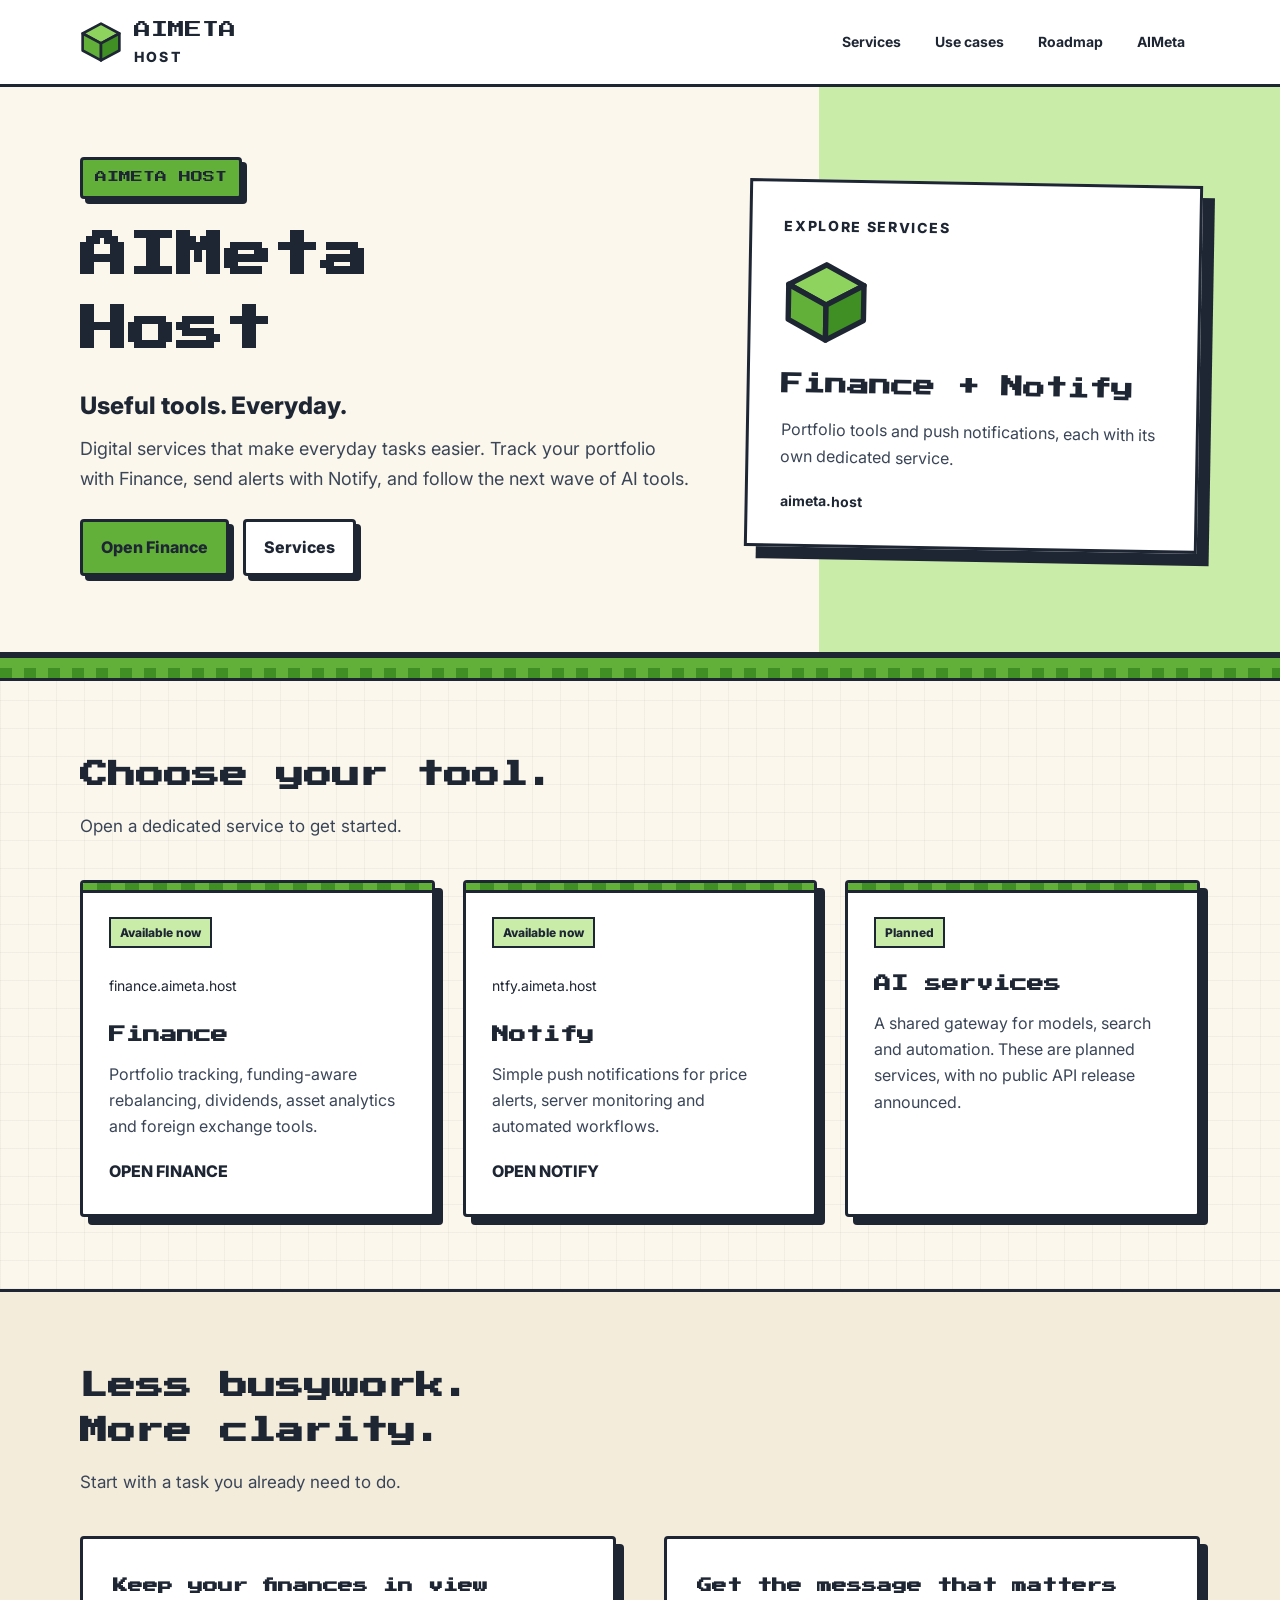
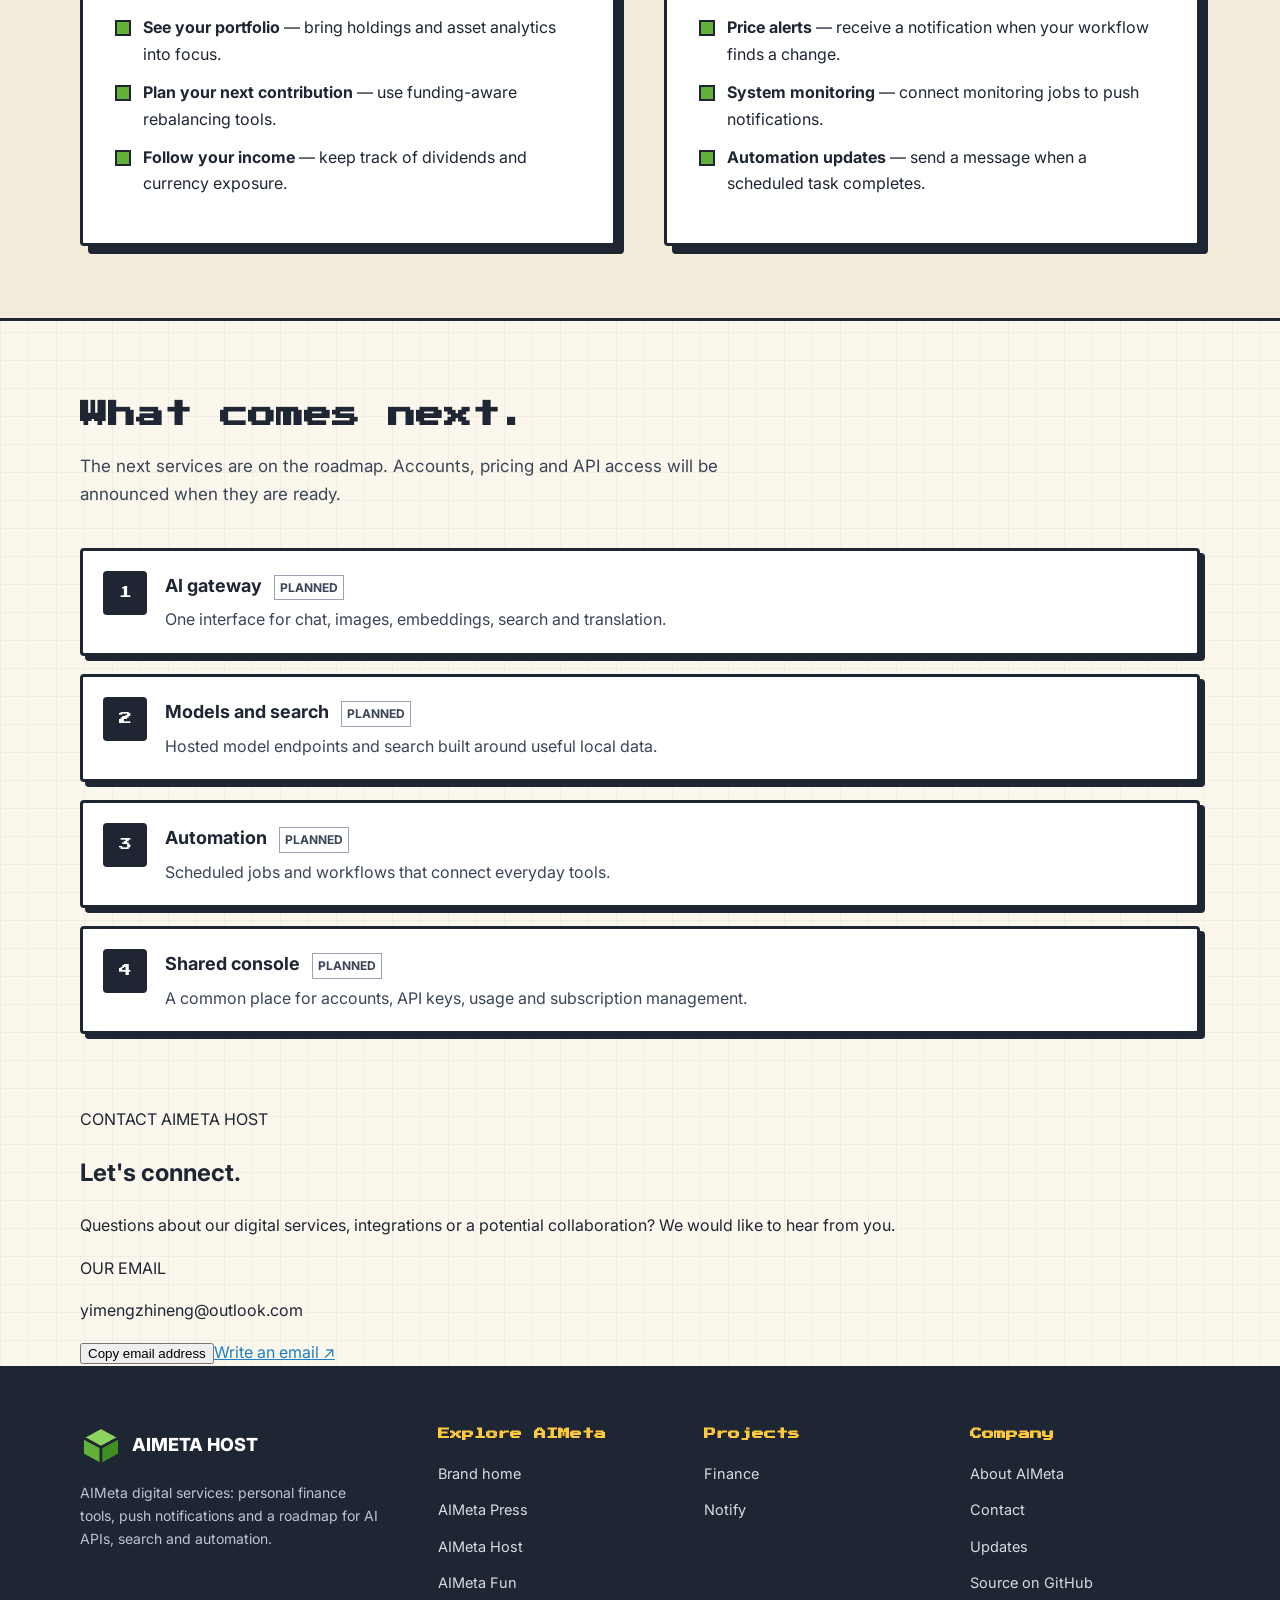
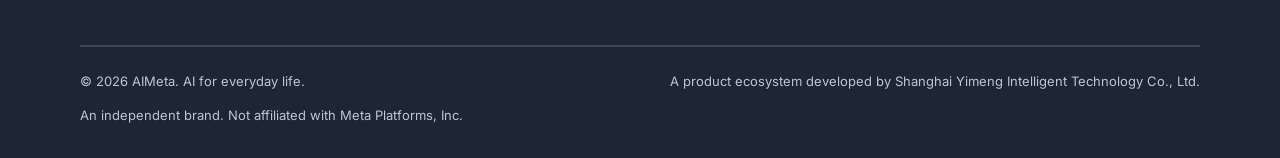
==== commit 1d3298de: "Design consistent visible contact section and align portal navigation" ====
--- a/index.html
+++ b/index.html
@@ -2,4 +2,4 @@
 <html lang="en"><head><meta charset="UTF-8"><meta name="viewport" content="width=device-width, initial-scale=1"><title>Useful tools. Everyday. — AIMeta Host</title><meta name="description" content="AIMeta digital services: personal finance tools, push notifications and a roadmap for AI APIs, search and automation."><link rel="canonical" href="https://aimeta.host/"><meta property="og:type" content="website"><meta property="og:site_name" content="AIMeta Host"><meta property="og:title" content="Useful tools. Everyday. — AIMeta Host"><meta property="og:description" content="AIMeta digital services: personal finance tools, push notifications and a roadmap for AI APIs, search and automation."><meta property="og:url" content="https://aimeta.host/"><meta name="twitter:card" content="summary_large_image">
 <meta property="og:image" content="https://aimeta.host/og.png">
 <meta property="og:image:width" content="1200">
-<meta property="og:image:height" content="630"><link rel="icon" type="image/svg+xml" href="./favicon.svg"><link rel="preconnect" href="https://fonts.googleapis.com"><link rel="preconnect" href="https://fonts.gstatic.com" crossorigin><link href="https://fonts.googleapis.com/css2?family=Inter:wght@400;600;700;800&amp;family=Press+Start+2P&amp;display=swap" rel="stylesheet"><link rel="stylesheet" href="./css/style.css"><noscript><style>.reveal{opacity:1 !important;transform:none !important}</style></noscript><script type="application/ld+json">{"@context": "https://schema.org", "@type": "WebSite", "name": "AIMeta Host", "url": "https://aimeta.host/", "description": "AIMeta digital services: personal finance tools, push notifications and a roadmap for AI APIs, search and automation.", "publisher": {"@type": "Organization", "name": "AIMeta", "url": "https://aimeta.website/"}}</script></head><body class="world-host"><a class="skip-link" href="#main">Skip to content</a><header class="site-header"><div class="wrap header-inner"><a class="brand" href="./" aria-label="AIMeta Host home"><svg class="brand-cube" viewBox="0 0 64 64" aria-hidden="true"><polygon points="32,4 60,19 32,34 4,19" fill="#8fd35f" stroke="#1e2634" stroke-width="4" stroke-linejoin="round"/><polygon points="4,19 32,34 32,60 4,45" fill="#62b03a" stroke="#1e2634" stroke-width="4" stroke-linejoin="round"/><polygon points="60,19 32,34 32,60 60,45" fill="#3f8f24" stroke="#1e2634" stroke-width="4" stroke-linejoin="round"/></svg><span class="brand-name">AIMETA<span class="brand-world">Host</span></span></a><button class="nav-toggle" type="button" aria-label="Open menu" aria-expanded="false" aria-controls="site-nav"><span></span><span></span><span></span></button><nav class="nav" id="site-nav" aria-label="Main navigation"><a href="#services">Services</a><a href="#use-cases">Use cases</a><a href="#roadmap">Roadmap</a><a href="https://aimeta.website/">AIMeta</a></nav></div></header><main id="main"><section class="hero"><div class="wrap hero-layout"><div class="hero-inner"><span class="tag tag-host">AIMeta Host</span><h1>AIMeta<br>Host</h1><p class="hero-title">Useful tools. Everyday.</p><p class="lede">Digital services that make everyday tasks easier. Track your portfolio with Finance, send alerts with Notify, and follow the next wave of AI tools.</p><div class="hero-ctas"><a class="btn btn-primary" href="https://finance.aimeta.host">Open Finance</a><a class="btn" href="#services">Services</a></div></div><aside class="hero-feature" aria-label="Featured project"><span class="eyebrow">EXPLORE SERVICES</span><svg class="feature-cube" viewBox="0 0 64 64" aria-hidden="true"><polygon points="32,4 60,19 32,34 4,19" fill="#8fd35f" stroke="#1e2634" stroke-width="4" stroke-linejoin="round"/><polygon points="4,19 32,34 32,60 4,45" fill="#62b03a" stroke="#1e2634" stroke-width="4" stroke-linejoin="round"/><polygon points="60,19 32,34 32,60 60,45" fill="#3f8f24" stroke="#1e2634" stroke-width="4" stroke-linejoin="round"/></svg><h2>Finance + Notify</h2><p>Portfolio tools and push notifications, each with its own dedicated service.</p><span class="feature-domain">aimeta.host</span></aside></div></section><div class="grass-divider" aria-hidden="true"></div><section class="section" id="services"><div class="wrap"><div class="section-head reveal"><h2 class="px-title">Choose your tool.</h2><p class="section-sub">Open a dedicated service to get started.</p></div><div class="cards-3"><a href="https://finance.aimeta.host" class="pixel-card card-host reveal"><div class="card-top" aria-hidden="true"></div><span class="status-label">Available now</span><span class="proj-domain">finance.aimeta.host</span><h3>Finance</h3><p>Portfolio tracking, funding-aware rebalancing, dividends, asset analytics and foreign exchange tools.</p><span class="card-link">Open Finance</span></a><a href="https://ntfy.aimeta.host" class="pixel-card card-host reveal"><div class="card-top" aria-hidden="true"></div><span class="status-label">Available now</span><span class="proj-domain">ntfy.aimeta.host</span><h3>Notify</h3><p>Simple push notifications for price alerts, server monitoring and automated workflows.</p><span class="card-link">Open Notify</span></a><article class="pixel-card card-host reveal"><div class="card-top" aria-hidden="true"></div><span class="status-label">Planned</span><h3>AI services</h3><p>A shared gateway for models, search and automation. These are planned services, with no public API release announced.</p></article></div></div></section><section class="section section-deep" id="use-cases"><div class="wrap"><div class="section-head reveal"><h2 class="px-title">Less busywork.<br>More clarity.</h2><p class="section-sub">Start with a task you already need to do.</p></div><div class="split"><div class="panel reveal"><h3 class="px">Keep your finances in view</h3><ul class="pixel-list "><li><strong>See your portfolio</strong> — bring holdings and asset analytics into focus.</li><li><strong>Plan your next contribution</strong> — use funding-aware rebalancing tools.</li><li><strong>Follow your income</strong> — keep track of dividends and currency exposure.</li></ul></div><div class="panel reveal"><h3 class="px">Get the message that matters</h3><ul class="pixel-list "><li><strong>Price alerts</strong> — receive a notification when your workflow finds a change.</li><li><strong>System monitoring</strong> — connect monitoring jobs to push notifications.</li><li><strong>Automation updates</strong> — send a message when a scheduled task completes.</li></ul></div></div></div></section><section class="section" id="roadmap"><div class="wrap"><div class="section-head reveal"><h2 class="px-title">What comes next.</h2><p class="section-sub">The next services are on the roadmap. Accounts, pricing and API access will be announced when they are ready.</p></div><div class="steps"><article class="step reveal"><span class="step-num">1</span><div><h3>AI gateway <span class="phase-tag">Planned</span></h3><p>One interface for chat, images, embeddings, search and translation.</p></div></article><article class="step reveal"><span class="step-num">2</span><div><h3>Models and search <span class="phase-tag">Planned</span></h3><p>Hosted model endpoints and search built around useful local data.</p></div></article><article class="step reveal"><span class="step-num">3</span><div><h3>Automation <span class="phase-tag">Planned</span></h3><p>Scheduled jobs and workflows that connect everyday tools.</p></div></article><article class="step reveal"><span class="step-num">4</span><div><h3>Shared console <span class="phase-tag">Planned</span></h3><p>A common place for accounts, API keys, usage and subscription management.</p></div></article></div></div></section></main><footer class="site-footer"><div class="wrap"><div class="footer-grid"><div><div class="footer-brand"><svg class="brand-cube" viewBox="0 0 64 64" aria-hidden="true"><polygon points="32,4 60,19 32,34 4,19" fill="#8fd35f" stroke="#1e2634" stroke-width="4" stroke-linejoin="round"/><polygon points="4,19 32,34 32,60 4,45" fill="#62b03a" stroke="#1e2634" stroke-width="4" stroke-linejoin="round"/><polygon points="60,19 32,34 32,60 60,45" fill="#3f8f24" stroke="#1e2634" stroke-width="4" stroke-linejoin="round"/></svg><span class="brand-name">AIMETA HOST</span></div><p class="footer-note">AIMeta digital services: personal finance tools, push notifications and a roadmap for AI APIs, search and automation.</p></div><div><h2>Explore AIMeta</h2><ul><li><a href="https://aimeta.website/">Brand home</a></li><li><a href="https://aimeta.press/">AIMeta Press</a></li><li><a href="https://aimeta.host/">AIMeta Host</a></li><li><a href="https://aimeta.fun/">AIMeta Fun</a></li></ul></div><div><h2>Projects</h2><ul><li><a href="https://halifax.aimeta.press">Halifax</a></li><li><a href="https://finance.aimeta.host">Finance</a></li><li><a href="https://ntfy.aimeta.host">Notify</a></li><li><a href="https://game.aimeta.fun">Game Arcade</a></li></ul></div><div><h2>Company</h2><ul><li><a href="https://aimeta.website/about.html">About AIMeta</a></li><li><a href="mailto:yimengzhineng@outlook.com">yimengzhineng@outlook.com</a></li><li><a href="https://aimeta.website/updates.html">Updates</a></li><li><a href="https://github.com/aimeta-website/aimeta-host">Source on GitHub</a></li></ul></div></div><div class="footer-bottom"><span>© <span id="year">2026</span> AIMeta. AI for everyday life.</span><span>A product ecosystem developed by Shanghai Yimeng Intelligent Technology Co., Ltd.</span><span>An independent brand. Not affiliated with Meta Platforms, Inc.</span></div></div></footer><script src="./js/main.js" defer></script></body></html>
+<meta property="og:image:height" content="630"><link rel="icon" type="image/svg+xml" href="./favicon.svg"><link rel="preconnect" href="https://fonts.googleapis.com"><link rel="preconnect" href="https://fonts.gstatic.com" crossorigin><link href="https://fonts.googleapis.com/css2?family=Inter:wght@400;600;700;800&amp;family=Press+Start+2P&amp;display=swap" rel="stylesheet"><link rel="stylesheet" href="./css/style.css"><noscript><style>.reveal{opacity:1 !important;transform:none !important}</style></noscript><script type="application/ld+json">{"@context": "https://schema.org", "@type": "WebSite", "name": "AIMeta Host", "url": "https://aimeta.host/", "description": "AIMeta digital services: personal finance tools, push notifications and a roadmap for AI APIs, search and automation.", "publisher": {"@type": "Organization", "name": "AIMeta", "url": "https://aimeta.website/"}}</script></head><body class="world-host"><a class="skip-link" href="#main">Skip to content</a><header class="site-header"><div class="wrap header-inner"><a class="brand" href="./" aria-label="AIMeta Host home"><svg class="brand-cube" viewBox="0 0 64 64" aria-hidden="true"><polygon points="32,4 60,19 32,34 4,19" fill="#8fd35f" stroke="#1e2634" stroke-width="4" stroke-linejoin="round"/><polygon points="4,19 32,34 32,60 4,45" fill="#62b03a" stroke="#1e2634" stroke-width="4" stroke-linejoin="round"/><polygon points="60,19 32,34 32,60 60,45" fill="#3f8f24" stroke="#1e2634" stroke-width="4" stroke-linejoin="round"/></svg><span class="brand-name">AIMETA<span class="brand-world">Host</span></span></a><button class="nav-toggle" type="button" aria-label="Open menu" aria-expanded="false" aria-controls="site-nav"><span></span><span></span><span></span></button><nav class="nav" id="site-nav" aria-label="Main navigation"><a href="#services">Services</a><a href="#use-cases">Use cases</a><a href="#roadmap">Roadmap</a><a href="https://aimeta.website/">AIMeta</a></nav></div></header><main id="main"><section class="hero"><div class="wrap hero-layout"><div class="hero-inner"><span class="tag tag-host">AIMeta Host</span><h1>AIMeta<br>Host</h1><p class="hero-title">Useful tools. Everyday.</p><p class="lede">Digital services that make everyday tasks easier. Track your portfolio with Finance, send alerts with Notify, and follow the next wave of AI tools.</p><div class="hero-ctas"><a class="btn btn-primary" href="https://finance.aimeta.host">Open Finance</a><a class="btn" href="#services">Services</a></div></div><aside class="hero-feature" aria-label="Featured project"><span class="eyebrow">EXPLORE SERVICES</span><svg class="feature-cube" viewBox="0 0 64 64" aria-hidden="true"><polygon points="32,4 60,19 32,34 4,19" fill="#8fd35f" stroke="#1e2634" stroke-width="4" stroke-linejoin="round"/><polygon points="4,19 32,34 32,60 4,45" fill="#62b03a" stroke="#1e2634" stroke-width="4" stroke-linejoin="round"/><polygon points="60,19 32,34 32,60 60,45" fill="#3f8f24" stroke="#1e2634" stroke-width="4" stroke-linejoin="round"/></svg><h2>Finance + Notify</h2><p>Portfolio tools and push notifications, each with its own dedicated service.</p><span class="feature-domain">aimeta.host</span></aside></div></section><div class="grass-divider" aria-hidden="true"></div><section class="section" id="services"><div class="wrap"><div class="section-head reveal"><h2 class="px-title">Choose your tool.</h2><p class="section-sub">Open a dedicated service to get started.</p></div><div class="cards-3"><a href="https://finance.aimeta.host" class="pixel-card card-host reveal"><div class="card-top" aria-hidden="true"></div><span class="status-label">Available now</span><span class="proj-domain">finance.aimeta.host</span><h3>Finance</h3><p>Portfolio tracking, funding-aware rebalancing, dividends, asset analytics and foreign exchange tools.</p><span class="card-link">Open Finance</span></a><a href="https://ntfy.aimeta.host" class="pixel-card card-host reveal"><div class="card-top" aria-hidden="true"></div><span class="status-label">Available now</span><span class="proj-domain">ntfy.aimeta.host</span><h3>Notify</h3><p>Simple push notifications for price alerts, server monitoring and automated workflows.</p><span class="card-link">Open Notify</span></a><article class="pixel-card card-host reveal"><div class="card-top" aria-hidden="true"></div><span class="status-label">Planned</span><h3>AI services</h3><p>A shared gateway for models, search and automation. These are planned services, with no public API release announced.</p></article></div></div></section><section class="section section-deep" id="use-cases"><div class="wrap"><div class="section-head reveal"><h2 class="px-title">Less busywork.<br>More clarity.</h2><p class="section-sub">Start with a task you already need to do.</p></div><div class="split"><div class="panel reveal"><h3 class="px">Keep your finances in view</h3><ul class="pixel-list "><li><strong>See your portfolio</strong> — bring holdings and asset analytics into focus.</li><li><strong>Plan your next contribution</strong> — use funding-aware rebalancing tools.</li><li><strong>Follow your income</strong> — keep track of dividends and currency exposure.</li></ul></div><div class="panel reveal"><h3 class="px">Get the message that matters</h3><ul class="pixel-list "><li><strong>Price alerts</strong> — receive a notification when your workflow finds a change.</li><li><strong>System monitoring</strong> — connect monitoring jobs to push notifications.</li><li><strong>Automation updates</strong> — send a message when a scheduled task completes.</li></ul></div></div></div></section><section class="section" id="roadmap"><div class="wrap"><div class="section-head reveal"><h2 class="px-title">What comes next.</h2><p class="section-sub">The next services are on the roadmap. Accounts, pricing and API access will be announced when they are ready.</p></div><div class="steps"><article class="step reveal"><span class="step-num">1</span><div><h3>AI gateway <span class="phase-tag">Planned</span></h3><p>One interface for chat, images, embeddings, search and translation.</p></div></article><article class="step reveal"><span class="step-num">2</span><div><h3>Models and search <span class="phase-tag">Planned</span></h3><p>Hosted model endpoints and search built around useful local data.</p></div></article><article class="step reveal"><span class="step-num">3</span><div><h3>Automation <span class="phase-tag">Planned</span></h3><p>Scheduled jobs and workflows that connect everyday tools.</p></div></article><article class="step reveal"><span class="step-num">4</span><div><h3>Shared console <span class="phase-tag">Planned</span></h3><p>A common place for accounts, API keys, usage and subscription management.</p></div></article></div></div></section><section class="contact-section" id="contact" aria-labelledby="contact-title"><div class="wrap"><div class="contact-card"><div class="contact-intro"><span class="contact-eyebrow">CONTACT AIMETA HOST</span><h2 id="contact-title">Let's connect.</h2><p>Questions about our digital services, integrations or a potential collaboration? We would like to hear from you.</p></div><div class="contact-actions"><span class="contact-label">OUR EMAIL</span><p class="contact-address" data-email-address>yimengzhineng@outlook.com</p><div class="contact-buttons"><button type="button" class="contact-copy" data-copy-email="yimengzhineng@outlook.com">Copy email address</button><a class="contact-mail" href="mailto:yimengzhineng@outlook.com">Write an email ↗</a></div><span class="copy-feedback" role="status" aria-live="polite"></span></div></div></div></section></main><footer class="site-footer"><div class="wrap"><div class="footer-grid"><div><div class="footer-brand"><svg class="brand-cube" viewBox="0 0 64 64" aria-hidden="true"><polygon points="32,4 60,19 32,34 4,19" fill="#8fd35f" stroke="#1e2634" stroke-width="4" stroke-linejoin="round"/><polygon points="4,19 32,34 32,60 4,45" fill="#62b03a" stroke="#1e2634" stroke-width="4" stroke-linejoin="round"/><polygon points="60,19 32,34 32,60 60,45" fill="#3f8f24" stroke="#1e2634" stroke-width="4" stroke-linejoin="round"/></svg><span class="brand-name">AIMETA HOST</span></div><p class="footer-note">AIMeta digital services: personal finance tools, push notifications and a roadmap for AI APIs, search and automation.</p></div><div><h2>Explore AIMeta</h2><ul><li><a href="https://aimeta.website/">Brand home</a></li><li><a href="https://aimeta.press/">AIMeta Press</a></li><li><a href="https://aimeta.host/">AIMeta Host</a></li><li><a href="https://aimeta.fun/">AIMeta Fun</a></li></ul></div><div><h2>Projects</h2><ul><li><a href="https://finance.aimeta.host">Finance</a></li><li><a href="https://ntfy.aimeta.host">Notify</a></li></ul></div><div><h2>Company</h2><ul><li><a href="https://aimeta.website/about.html">About AIMeta</a></li><li><a href="#contact">Contact</a></li><li><a href="https://aimeta.website/updates.html">Updates</a></li><li><a href="https://github.com/aimeta-website/aimeta-host">Source on GitHub</a></li></ul></div></div><div class="footer-bottom"><span>© <span id="year">2026</span> AIMeta. AI for everyday life.</span><span>A product ecosystem developed by Shanghai Yimeng Intelligent Technology Co., Ltd.</span><span>An independent brand. Not affiliated with Meta Platforms, Inc.</span></div></div></footer><script src="./js/main.js" defer></script></body></html>
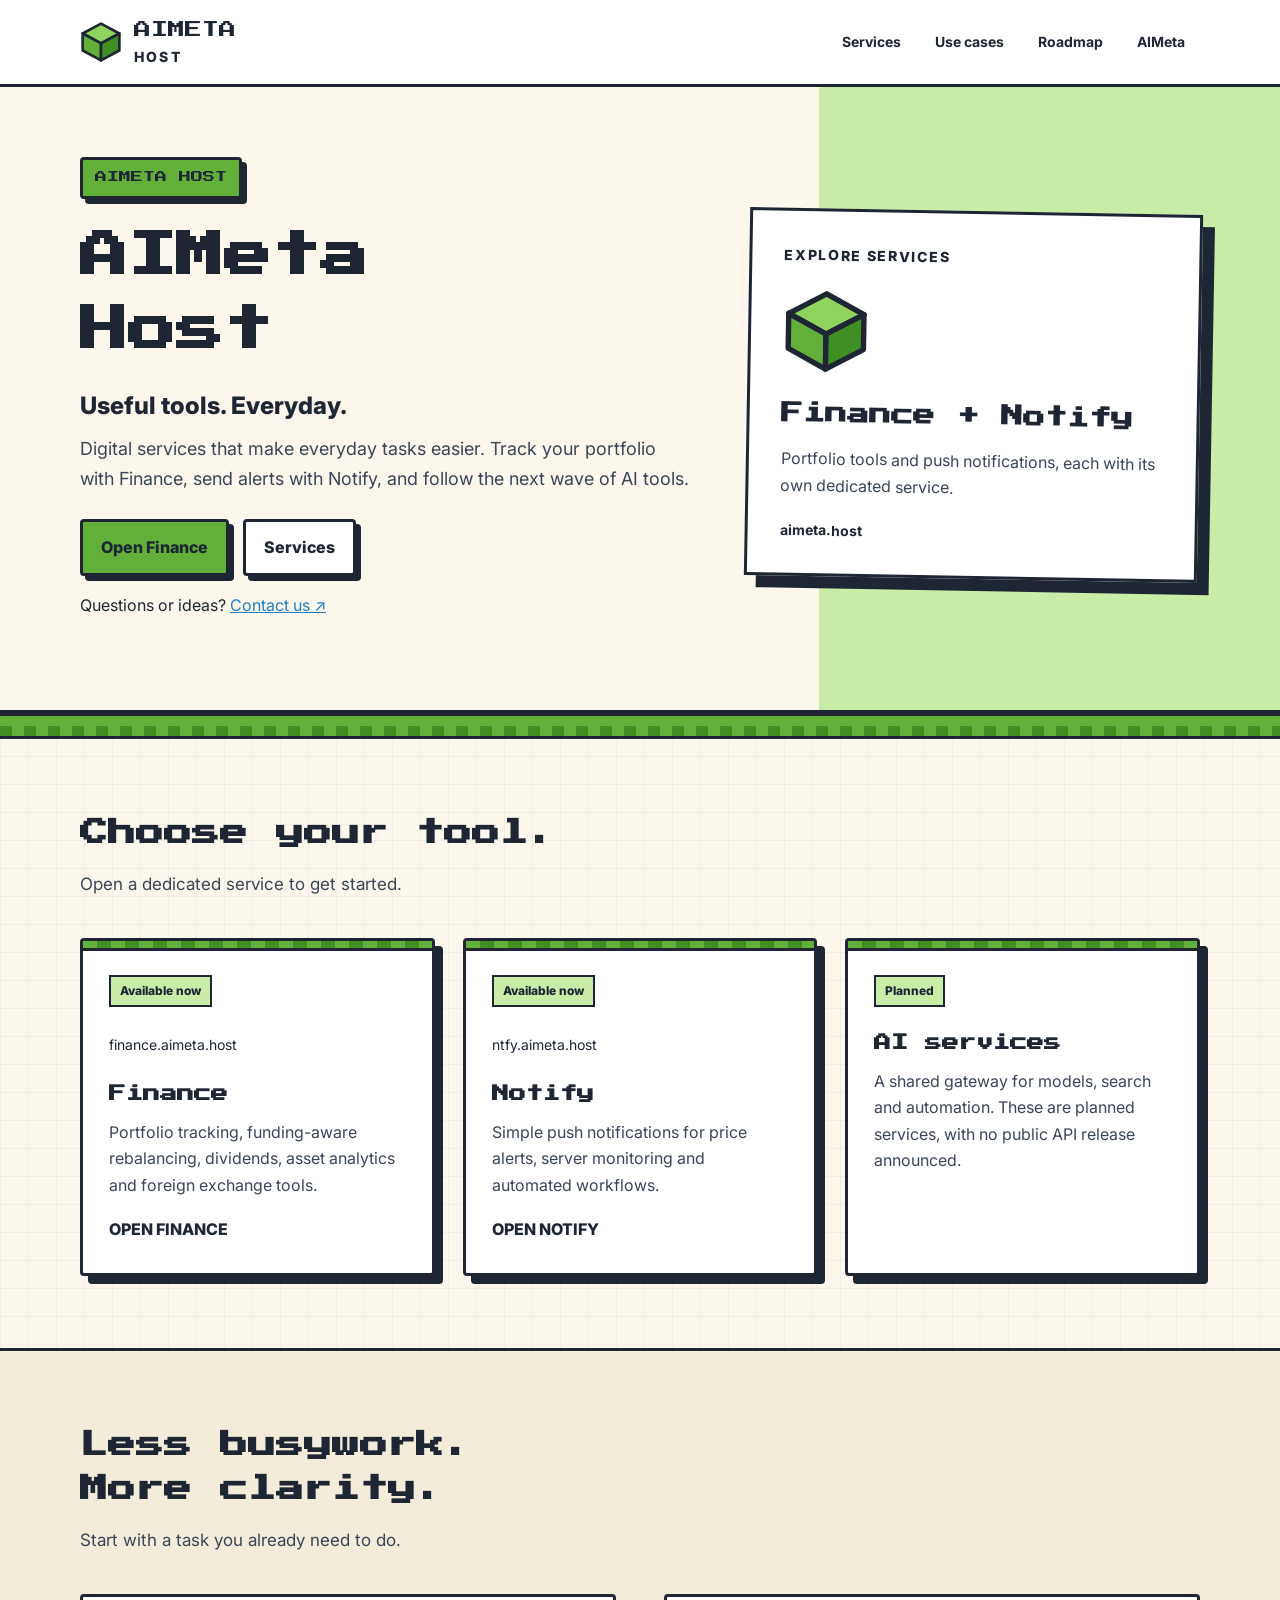
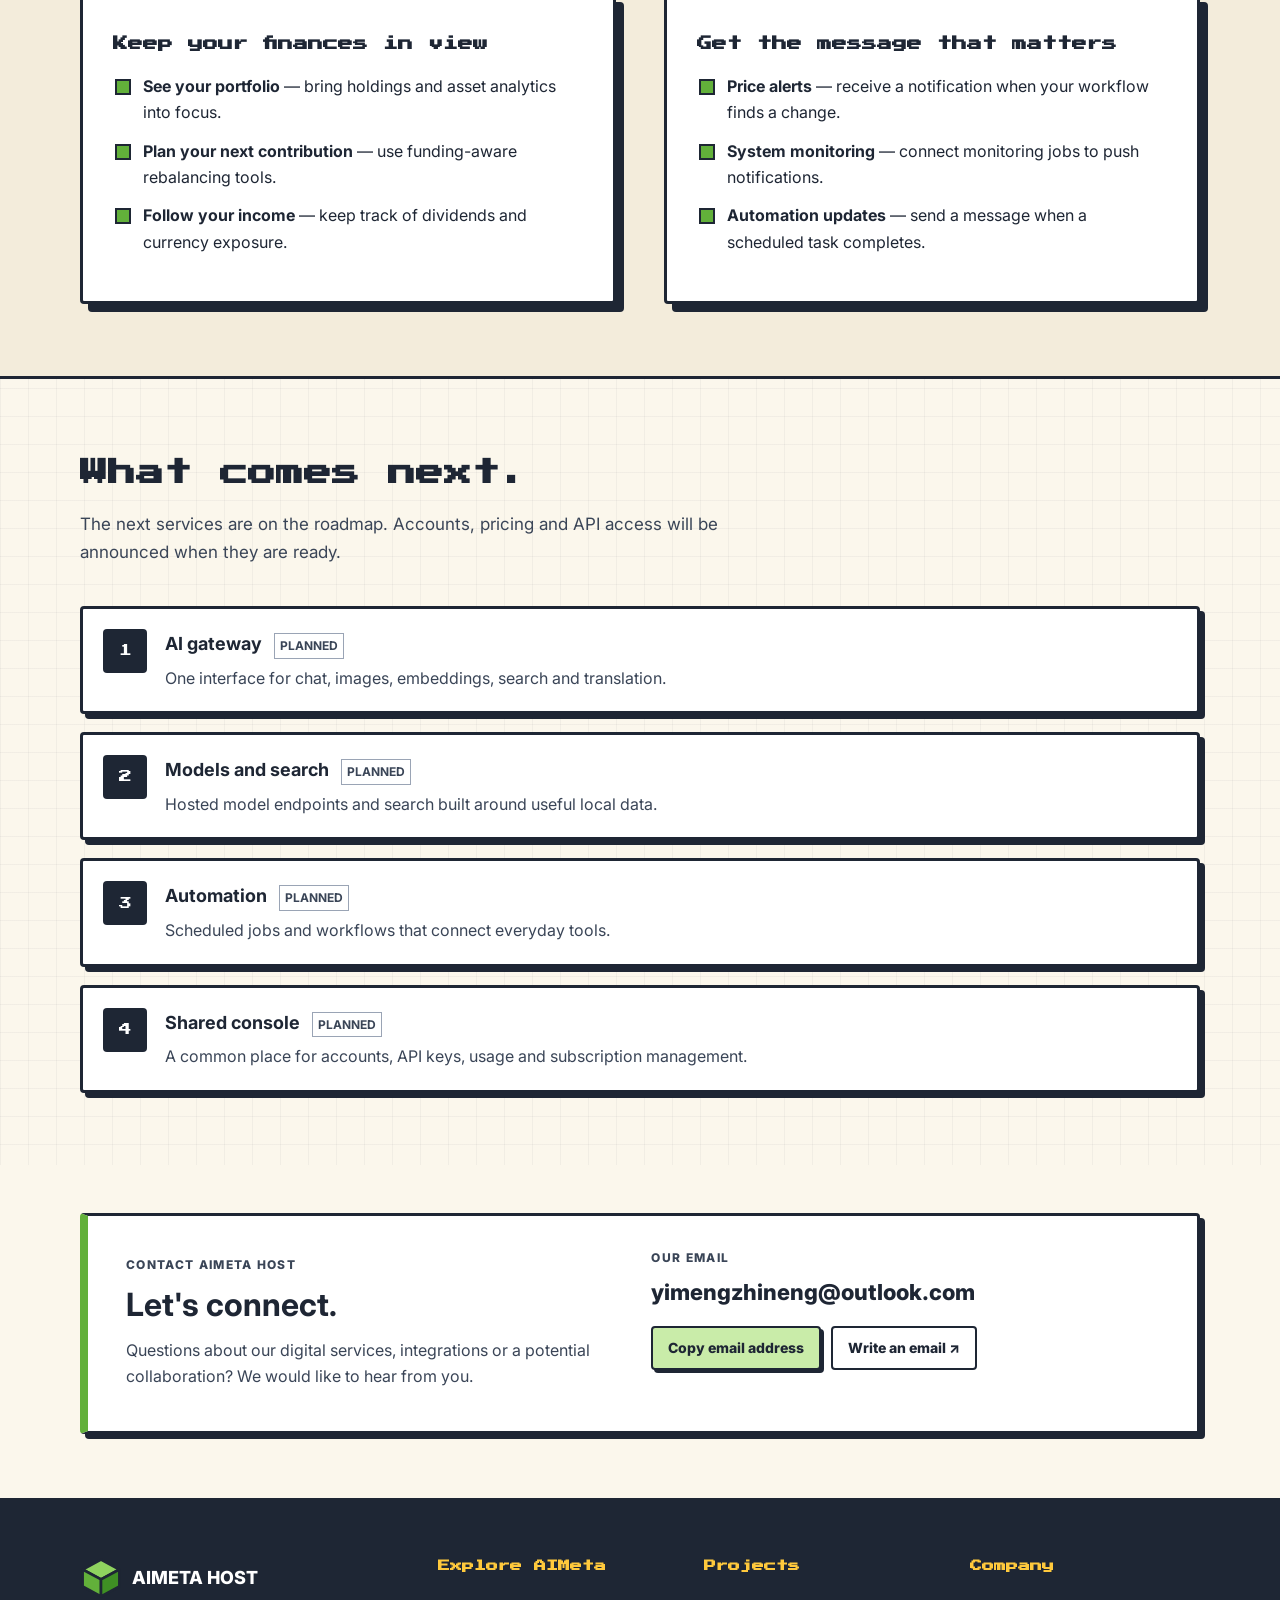
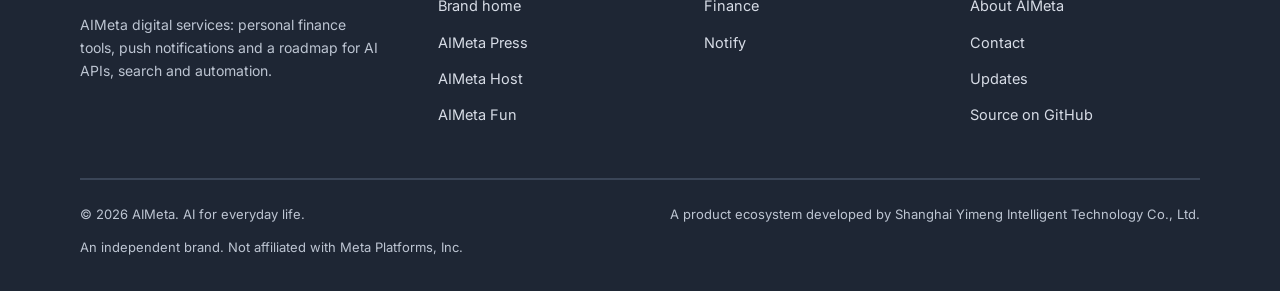
==== commit b52f847b: "Make portal contact easy to find from hero" ====
--- a/index.html
+++ b/index.html
@@ -2,4 +2,4 @@
 <html lang="en"><head><meta charset="UTF-8"><meta name="viewport" content="width=device-width, initial-scale=1"><title>Useful tools. Everyday. — AIMeta Host</title><meta name="description" content="AIMeta digital services: personal finance tools, push notifications and a roadmap for AI APIs, search and automation."><link rel="canonical" href="https://aimeta.host/"><meta property="og:type" content="website"><meta property="og:site_name" content="AIMeta Host"><meta property="og:title" content="Useful tools. Everyday. — AIMeta Host"><meta property="og:description" content="AIMeta digital services: personal finance tools, push notifications and a roadmap for AI APIs, search and automation."><meta property="og:url" content="https://aimeta.host/"><meta name="twitter:card" content="summary_large_image">
 <meta property="og:image" content="https://aimeta.host/og.png">
 <meta property="og:image:width" content="1200">
-<meta property="og:image:height" content="630"><link rel="icon" type="image/svg+xml" href="./favicon.svg"><link rel="preconnect" href="https://fonts.googleapis.com"><link rel="preconnect" href="https://fonts.gstatic.com" crossorigin><link href="https://fonts.googleapis.com/css2?family=Inter:wght@400;600;700;800&amp;family=Press+Start+2P&amp;display=swap" rel="stylesheet"><link rel="stylesheet" href="./css/style.css"><noscript><style>.reveal{opacity:1 !important;transform:none !important}</style></noscript><script type="application/ld+json">{"@context": "https://schema.org", "@type": "WebSite", "name": "AIMeta Host", "url": "https://aimeta.host/", "description": "AIMeta digital services: personal finance tools, push notifications and a roadmap for AI APIs, search and automation.", "publisher": {"@type": "Organization", "name": "AIMeta", "url": "https://aimeta.website/"}}</script></head><body class="world-host"><a class="skip-link" href="#main">Skip to content</a><header class="site-header"><div class="wrap header-inner"><a class="brand" href="./" aria-label="AIMeta Host home"><svg class="brand-cube" viewBox="0 0 64 64" aria-hidden="true"><polygon points="32,4 60,19 32,34 4,19" fill="#8fd35f" stroke="#1e2634" stroke-width="4" stroke-linejoin="round"/><polygon points="4,19 32,34 32,60 4,45" fill="#62b03a" stroke="#1e2634" stroke-width="4" stroke-linejoin="round"/><polygon points="60,19 32,34 32,60 60,45" fill="#3f8f24" stroke="#1e2634" stroke-width="4" stroke-linejoin="round"/></svg><span class="brand-name">AIMETA<span class="brand-world">Host</span></span></a><button class="nav-toggle" type="button" aria-label="Open menu" aria-expanded="false" aria-controls="site-nav"><span></span><span></span><span></span></button><nav class="nav" id="site-nav" aria-label="Main navigation"><a href="#services">Services</a><a href="#use-cases">Use cases</a><a href="#roadmap">Roadmap</a><a href="https://aimeta.website/">AIMeta</a></nav></div></header><main id="main"><section class="hero"><div class="wrap hero-layout"><div class="hero-inner"><span class="tag tag-host">AIMeta Host</span><h1>AIMeta<br>Host</h1><p class="hero-title">Useful tools. Everyday.</p><p class="lede">Digital services that make everyday tasks easier. Track your portfolio with Finance, send alerts with Notify, and follow the next wave of AI tools.</p><div class="hero-ctas"><a class="btn btn-primary" href="https://finance.aimeta.host">Open Finance</a><a class="btn" href="#services">Services</a></div></div><aside class="hero-feature" aria-label="Featured project"><span class="eyebrow">EXPLORE SERVICES</span><svg class="feature-cube" viewBox="0 0 64 64" aria-hidden="true"><polygon points="32,4 60,19 32,34 4,19" fill="#8fd35f" stroke="#1e2634" stroke-width="4" stroke-linejoin="round"/><polygon points="4,19 32,34 32,60 4,45" fill="#62b03a" stroke="#1e2634" stroke-width="4" stroke-linejoin="round"/><polygon points="60,19 32,34 32,60 60,45" fill="#3f8f24" stroke="#1e2634" stroke-width="4" stroke-linejoin="round"/></svg><h2>Finance + Notify</h2><p>Portfolio tools and push notifications, each with its own dedicated service.</p><span class="feature-domain">aimeta.host</span></aside></div></section><div class="grass-divider" aria-hidden="true"></div><section class="section" id="services"><div class="wrap"><div class="section-head reveal"><h2 class="px-title">Choose your tool.</h2><p class="section-sub">Open a dedicated service to get started.</p></div><div class="cards-3"><a href="https://finance.aimeta.host" class="pixel-card card-host reveal"><div class="card-top" aria-hidden="true"></div><span class="status-label">Available now</span><span class="proj-domain">finance.aimeta.host</span><h3>Finance</h3><p>Portfolio tracking, funding-aware rebalancing, dividends, asset analytics and foreign exchange tools.</p><span class="card-link">Open Finance</span></a><a href="https://ntfy.aimeta.host" class="pixel-card card-host reveal"><div class="card-top" aria-hidden="true"></div><span class="status-label">Available now</span><span class="proj-domain">ntfy.aimeta.host</span><h3>Notify</h3><p>Simple push notifications for price alerts, server monitoring and automated workflows.</p><span class="card-link">Open Notify</span></a><article class="pixel-card card-host reveal"><div class="card-top" aria-hidden="true"></div><span class="status-label">Planned</span><h3>AI services</h3><p>A shared gateway for models, search and automation. These are planned services, with no public API release announced.</p></article></div></div></section><section class="section section-deep" id="use-cases"><div class="wrap"><div class="section-head reveal"><h2 class="px-title">Less busywork.<br>More clarity.</h2><p class="section-sub">Start with a task you already need to do.</p></div><div class="split"><div class="panel reveal"><h3 class="px">Keep your finances in view</h3><ul class="pixel-list "><li><strong>See your portfolio</strong> — bring holdings and asset analytics into focus.</li><li><strong>Plan your next contribution</strong> — use funding-aware rebalancing tools.</li><li><strong>Follow your income</strong> — keep track of dividends and currency exposure.</li></ul></div><div class="panel reveal"><h3 class="px">Get the message that matters</h3><ul class="pixel-list "><li><strong>Price alerts</strong> — receive a notification when your workflow finds a change.</li><li><strong>System monitoring</strong> — connect monitoring jobs to push notifications.</li><li><strong>Automation updates</strong> — send a message when a scheduled task completes.</li></ul></div></div></div></section><section class="section" id="roadmap"><div class="wrap"><div class="section-head reveal"><h2 class="px-title">What comes next.</h2><p class="section-sub">The next services are on the roadmap. Accounts, pricing and API access will be announced when they are ready.</p></div><div class="steps"><article class="step reveal"><span class="step-num">1</span><div><h3>AI gateway <span class="phase-tag">Planned</span></h3><p>One interface for chat, images, embeddings, search and translation.</p></div></article><article class="step reveal"><span class="step-num">2</span><div><h3>Models and search <span class="phase-tag">Planned</span></h3><p>Hosted model endpoints and search built around useful local data.</p></div></article><article class="step reveal"><span class="step-num">3</span><div><h3>Automation <span class="phase-tag">Planned</span></h3><p>Scheduled jobs and workflows that connect everyday tools.</p></div></article><article class="step reveal"><span class="step-num">4</span><div><h3>Shared console <span class="phase-tag">Planned</span></h3><p>A common place for accounts, API keys, usage and subscription management.</p></div></article></div></div></section><section class="contact-section" id="contact" aria-labelledby="contact-title"><div class="wrap"><div class="contact-card"><div class="contact-intro"><span class="contact-eyebrow">CONTACT AIMETA HOST</span><h2 id="contact-title">Let's connect.</h2><p>Questions about our digital services, integrations or a potential collaboration? We would like to hear from you.</p></div><div class="contact-actions"><span class="contact-label">OUR EMAIL</span><p class="contact-address" data-email-address>yimengzhineng@outlook.com</p><div class="contact-buttons"><button type="button" class="contact-copy" data-copy-email="yimengzhineng@outlook.com">Copy email address</button><a class="contact-mail" href="mailto:yimengzhineng@outlook.com">Write an email ↗</a></div><span class="copy-feedback" role="status" aria-live="polite"></span></div></div></div></section></main><footer class="site-footer"><div class="wrap"><div class="footer-grid"><div><div class="footer-brand"><svg class="brand-cube" viewBox="0 0 64 64" aria-hidden="true"><polygon points="32,4 60,19 32,34 4,19" fill="#8fd35f" stroke="#1e2634" stroke-width="4" stroke-linejoin="round"/><polygon points="4,19 32,34 32,60 4,45" fill="#62b03a" stroke="#1e2634" stroke-width="4" stroke-linejoin="round"/><polygon points="60,19 32,34 32,60 60,45" fill="#3f8f24" stroke="#1e2634" stroke-width="4" stroke-linejoin="round"/></svg><span class="brand-name">AIMETA HOST</span></div><p class="footer-note">AIMeta digital services: personal finance tools, push notifications and a roadmap for AI APIs, search and automation.</p></div><div><h2>Explore AIMeta</h2><ul><li><a href="https://aimeta.website/">Brand home</a></li><li><a href="https://aimeta.press/">AIMeta Press</a></li><li><a href="https://aimeta.host/">AIMeta Host</a></li><li><a href="https://aimeta.fun/">AIMeta Fun</a></li></ul></div><div><h2>Projects</h2><ul><li><a href="https://finance.aimeta.host">Finance</a></li><li><a href="https://ntfy.aimeta.host">Notify</a></li></ul></div><div><h2>Company</h2><ul><li><a href="https://aimeta.website/about.html">About AIMeta</a></li><li><a href="#contact">Contact</a></li><li><a href="https://aimeta.website/updates.html">Updates</a></li><li><a href="https://github.com/aimeta-website/aimeta-host">Source on GitHub</a></li></ul></div></div><div class="footer-bottom"><span>© <span id="year">2026</span> AIMeta. AI for everyday life.</span><span>A product ecosystem developed by Shanghai Yimeng Intelligent Technology Co., Ltd.</span><span>An independent brand. Not affiliated with Meta Platforms, Inc.</span></div></div></footer><script src="./js/main.js" defer></script></body></html>
+<meta property="og:image:height" content="630"><link rel="icon" type="image/svg+xml" href="./favicon.svg"><link rel="preconnect" href="https://fonts.googleapis.com"><link rel="preconnect" href="https://fonts.gstatic.com" crossorigin><link href="https://fonts.googleapis.com/css2?family=Inter:wght@400;600;700;800&amp;family=Press+Start+2P&amp;display=swap" rel="stylesheet"><link rel="stylesheet" href="./css/style.css"><noscript><style>.reveal{opacity:1 !important;transform:none !important}</style></noscript><script type="application/ld+json">{"@context": "https://schema.org", "@type": "WebSite", "name": "AIMeta Host", "url": "https://aimeta.host/", "description": "AIMeta digital services: personal finance tools, push notifications and a roadmap for AI APIs, search and automation.", "publisher": {"@type": "Organization", "name": "AIMeta", "url": "https://aimeta.website/"}}</script></head><body class="world-host"><a class="skip-link" href="#main">Skip to content</a><header class="site-header"><div class="wrap header-inner"><a class="brand" href="./" aria-label="AIMeta Host home"><svg class="brand-cube" viewBox="0 0 64 64" aria-hidden="true"><polygon points="32,4 60,19 32,34 4,19" fill="#8fd35f" stroke="#1e2634" stroke-width="4" stroke-linejoin="round"/><polygon points="4,19 32,34 32,60 4,45" fill="#62b03a" stroke="#1e2634" stroke-width="4" stroke-linejoin="round"/><polygon points="60,19 32,34 32,60 60,45" fill="#3f8f24" stroke="#1e2634" stroke-width="4" stroke-linejoin="round"/></svg><span class="brand-name">AIMETA<span class="brand-world">Host</span></span></a><button class="nav-toggle" type="button" aria-label="Open menu" aria-expanded="false" aria-controls="site-nav"><span></span><span></span><span></span></button><nav class="nav" id="site-nav" aria-label="Main navigation"><a href="#services">Services</a><a href="#use-cases">Use cases</a><a href="#roadmap">Roadmap</a><a href="https://aimeta.website/">AIMeta</a></nav></div></header><main id="main"><section class="hero"><div class="wrap hero-layout"><div class="hero-inner"><span class="tag tag-host">AIMeta Host</span><h1>AIMeta<br>Host</h1><p class="hero-title">Useful tools. Everyday.</p><p class="lede">Digital services that make everyday tasks easier. Track your portfolio with Finance, send alerts with Notify, and follow the next wave of AI tools.</p><div class="hero-ctas"><a class="btn btn-primary" href="https://finance.aimeta.host">Open Finance</a><a class="btn" href="#services">Services</a></div><p class="hero-contact">Questions or ideas? <a href="#contact">Contact us ↗</a></p></div><aside class="hero-feature" aria-label="Featured project"><span class="eyebrow">EXPLORE SERVICES</span><svg class="feature-cube" viewBox="0 0 64 64" aria-hidden="true"><polygon points="32,4 60,19 32,34 4,19" fill="#8fd35f" stroke="#1e2634" stroke-width="4" stroke-linejoin="round"/><polygon points="4,19 32,34 32,60 4,45" fill="#62b03a" stroke="#1e2634" stroke-width="4" stroke-linejoin="round"/><polygon points="60,19 32,34 32,60 60,45" fill="#3f8f24" stroke="#1e2634" stroke-width="4" stroke-linejoin="round"/></svg><h2>Finance + Notify</h2><p>Portfolio tools and push notifications, each with its own dedicated service.</p><span class="feature-domain">aimeta.host</span></aside></div></section><div class="grass-divider" aria-hidden="true"></div><section class="section" id="services"><div class="wrap"><div class="section-head reveal"><h2 class="px-title">Choose your tool.</h2><p class="section-sub">Open a dedicated service to get started.</p></div><div class="cards-3"><a href="https://finance.aimeta.host" class="pixel-card card-host reveal"><div class="card-top" aria-hidden="true"></div><span class="status-label">Available now</span><span class="proj-domain">finance.aimeta.host</span><h3>Finance</h3><p>Portfolio tracking, funding-aware rebalancing, dividends, asset analytics and foreign exchange tools.</p><span class="card-link">Open Finance</span></a><a href="https://ntfy.aimeta.host" class="pixel-card card-host reveal"><div class="card-top" aria-hidden="true"></div><span class="status-label">Available now</span><span class="proj-domain">ntfy.aimeta.host</span><h3>Notify</h3><p>Simple push notifications for price alerts, server monitoring and automated workflows.</p><span class="card-link">Open Notify</span></a><article class="pixel-card card-host reveal"><div class="card-top" aria-hidden="true"></div><span class="status-label">Planned</span><h3>AI services</h3><p>A shared gateway for models, search and automation. These are planned services, with no public API release announced.</p></article></div></div></section><section class="section section-deep" id="use-cases"><div class="wrap"><div class="section-head reveal"><h2 class="px-title">Less busywork.<br>More clarity.</h2><p class="section-sub">Start with a task you already need to do.</p></div><div class="split"><div class="panel reveal"><h3 class="px">Keep your finances in view</h3><ul class="pixel-list "><li><strong>See your portfolio</strong> — bring holdings and asset analytics into focus.</li><li><strong>Plan your next contribution</strong> — use funding-aware rebalancing tools.</li><li><strong>Follow your income</strong> — keep track of dividends and currency exposure.</li></ul></div><div class="panel reveal"><h3 class="px">Get the message that matters</h3><ul class="pixel-list "><li><strong>Price alerts</strong> — receive a notification when your workflow finds a change.</li><li><strong>System monitoring</strong> — connect monitoring jobs to push notifications.</li><li><strong>Automation updates</strong> — send a message when a scheduled task completes.</li></ul></div></div></div></section><section class="section" id="roadmap"><div class="wrap"><div class="section-head reveal"><h2 class="px-title">What comes next.</h2><p class="section-sub">The next services are on the roadmap. Accounts, pricing and API access will be announced when they are ready.</p></div><div class="steps"><article class="step reveal"><span class="step-num">1</span><div><h3>AI gateway <span class="phase-tag">Planned</span></h3><p>One interface for chat, images, embeddings, search and translation.</p></div></article><article class="step reveal"><span class="step-num">2</span><div><h3>Models and search <span class="phase-tag">Planned</span></h3><p>Hosted model endpoints and search built around useful local data.</p></div></article><article class="step reveal"><span class="step-num">3</span><div><h3>Automation <span class="phase-tag">Planned</span></h3><p>Scheduled jobs and workflows that connect everyday tools.</p></div></article><article class="step reveal"><span class="step-num">4</span><div><h3>Shared console <span class="phase-tag">Planned</span></h3><p>A common place for accounts, API keys, usage and subscription management.</p></div></article></div></div></section><section class="contact-section" id="contact" aria-labelledby="contact-title"><div class="wrap"><div class="contact-card"><div class="contact-intro"><span class="contact-eyebrow">CONTACT AIMETA HOST</span><h2 id="contact-title">Let's connect.</h2><p>Questions about our digital services, integrations or a potential collaboration? We would like to hear from you.</p></div><div class="contact-actions"><span class="contact-label">OUR EMAIL</span><p class="contact-address" data-email-address>yimengzhineng@outlook.com</p><div class="contact-buttons"><button type="button" class="contact-copy" data-copy-email="yimengzhineng@outlook.com">Copy email address</button><a class="contact-mail" href="mailto:yimengzhineng@outlook.com">Write an email ↗</a></div><span class="copy-feedback" role="status" aria-live="polite"></span></div></div></div></section></main><footer class="site-footer"><div class="wrap"><div class="footer-grid"><div><div class="footer-brand"><svg class="brand-cube" viewBox="0 0 64 64" aria-hidden="true"><polygon points="32,4 60,19 32,34 4,19" fill="#8fd35f" stroke="#1e2634" stroke-width="4" stroke-linejoin="round"/><polygon points="4,19 32,34 32,60 4,45" fill="#62b03a" stroke="#1e2634" stroke-width="4" stroke-linejoin="round"/><polygon points="60,19 32,34 32,60 60,45" fill="#3f8f24" stroke="#1e2634" stroke-width="4" stroke-linejoin="round"/></svg><span class="brand-name">AIMETA HOST</span></div><p class="footer-note">AIMeta digital services: personal finance tools, push notifications and a roadmap for AI APIs, search and automation.</p></div><div><h2>Explore AIMeta</h2><ul><li><a href="https://aimeta.website/">Brand home</a></li><li><a href="https://aimeta.press/">AIMeta Press</a></li><li><a href="https://aimeta.host/">AIMeta Host</a></li><li><a href="https://aimeta.fun/">AIMeta Fun</a></li></ul></div><div><h2>Projects</h2><ul><li><a href="https://finance.aimeta.host">Finance</a></li><li><a href="https://ntfy.aimeta.host">Notify</a></li></ul></div><div><h2>Company</h2><ul><li><a href="https://aimeta.website/about.html">About AIMeta</a></li><li><a href="#contact">Contact</a></li><li><a href="https://aimeta.website/updates.html">Updates</a></li><li><a href="https://github.com/aimeta-website/aimeta-host">Source on GitHub</a></li></ul></div></div><div class="footer-bottom"><span>© <span id="year">2026</span> AIMeta. AI for everyday life.</span><span>A product ecosystem developed by Shanghai Yimeng Intelligent Technology Co., Ltd.</span><span>An independent brand. Not affiliated with Meta Platforms, Inc.</span></div></div></footer><script src="./js/main.js" defer></script></body></html>
--- a/css/style.css
+++ b/css/style.css
@@ -563,3 +563,22 @@
 @media(max-width:900px) { .hero-layout { grid-template-columns:1fr; gap:34px; } .hero { background:var(--paper); padding:52px 0; } .hero-feature { transform:none; box-shadow:8px 8px 0 var(--ink); background:var(--accent-light); } .hero-feature .feature-cube { width:56px; height:56px; margin:14px 0; } .hero-feature h2 { font-size:20px; } .hero h1 { font-size:clamp(26px,6vw,48px); } }
 @media(max-width:700px) { .nav { top:100%; } .brand-name { font-size:15px; } .brand-world { font-size:12px; } .hero-ctas { flex-direction:column; align-items:flex-start; } .hero-feature { padding:24px; } .hero h1 { font-size:clamp(24px,7vw,40px); } .section { padding:48px 0; } h2.px-title { font-size:clamp(17px,4.8vw,24px); } .panel { padding:26px 22px; } .feature-title { font-size:28px; } }
 @media(prefers-reduced-motion:reduce) { html { scroll-behavior:auto; } *,*::before,*::after { animation:none!important; transition:none!important; } }
+
+
+/* Friendly, readable contact panel shared with the AIMeta brand site. */
+.contact-section { padding:48px 0 64px; background:var(--paper); scroll-margin-top:110px; }
+.contact-card { position:relative; display:grid; grid-template-columns:1fr minmax(0,1.05fr); gap:42px; align-items:center; background:var(--white); border:var(--border); box-shadow:var(--shadow-chunky-sm); border-left:8px solid var(--accent); padding:34px 38px; border-radius:var(--radius); }
+.contact-intro {min-width:0;}
+.contact-eyebrow,.contact-label {display:block; font:800 12px var(--font-body); letter-spacing:.11em; color:var(--ink-soft); margin-bottom:12px;}
+.contact-intro h2 {font-size:clamp(23px,3vw,32px); line-height:1.3; margin:0 0 12px;}
+.contact-intro p {color:var(--ink-soft); font-size:16px; line-height:1.6; margin:0;}
+.contact-actions {min-width:0;}
+.contact-address {font:800 clamp(16px,2.2vw,22px) var(--font-body); color:var(--ink); line-height:1.4; margin:0 0 18px; user-select:text; overflow-wrap:anywhere;}
+.contact-buttons {display:flex; gap:10px; flex-wrap:wrap;}
+.contact-copy,.contact-mail {display:inline-flex; justify-content:center; align-items:center; min-height:44px; padding:11px 15px; border:2px solid var(--ink); border-radius:var(--radius); text-decoration:none; font:800 14px var(--font-body); cursor:pointer;}
+.contact-copy {background:var(--accent-light); color:var(--ink); box-shadow:3px 3px 0 var(--ink);}
+.contact-mail {background:var(--white); color:var(--ink);}
+.contact-copy:hover,.contact-mail:hover {transform:translateY(-1px);}
+.contact-copy:focus-visible,.contact-mail:focus-visible {outline:3px solid var(--ink); outline-offset:4px;}
+.copy-feedback {display:block; min-height:1.5em; color:var(--ink-soft); margin-top:8px; font-size:13px;}
+@media(max-width:750px) { .contact-card {grid-template-columns:1fr; gap:22px; padding:25px 22px;} .contact-section {padding:36px 0 48px;} }
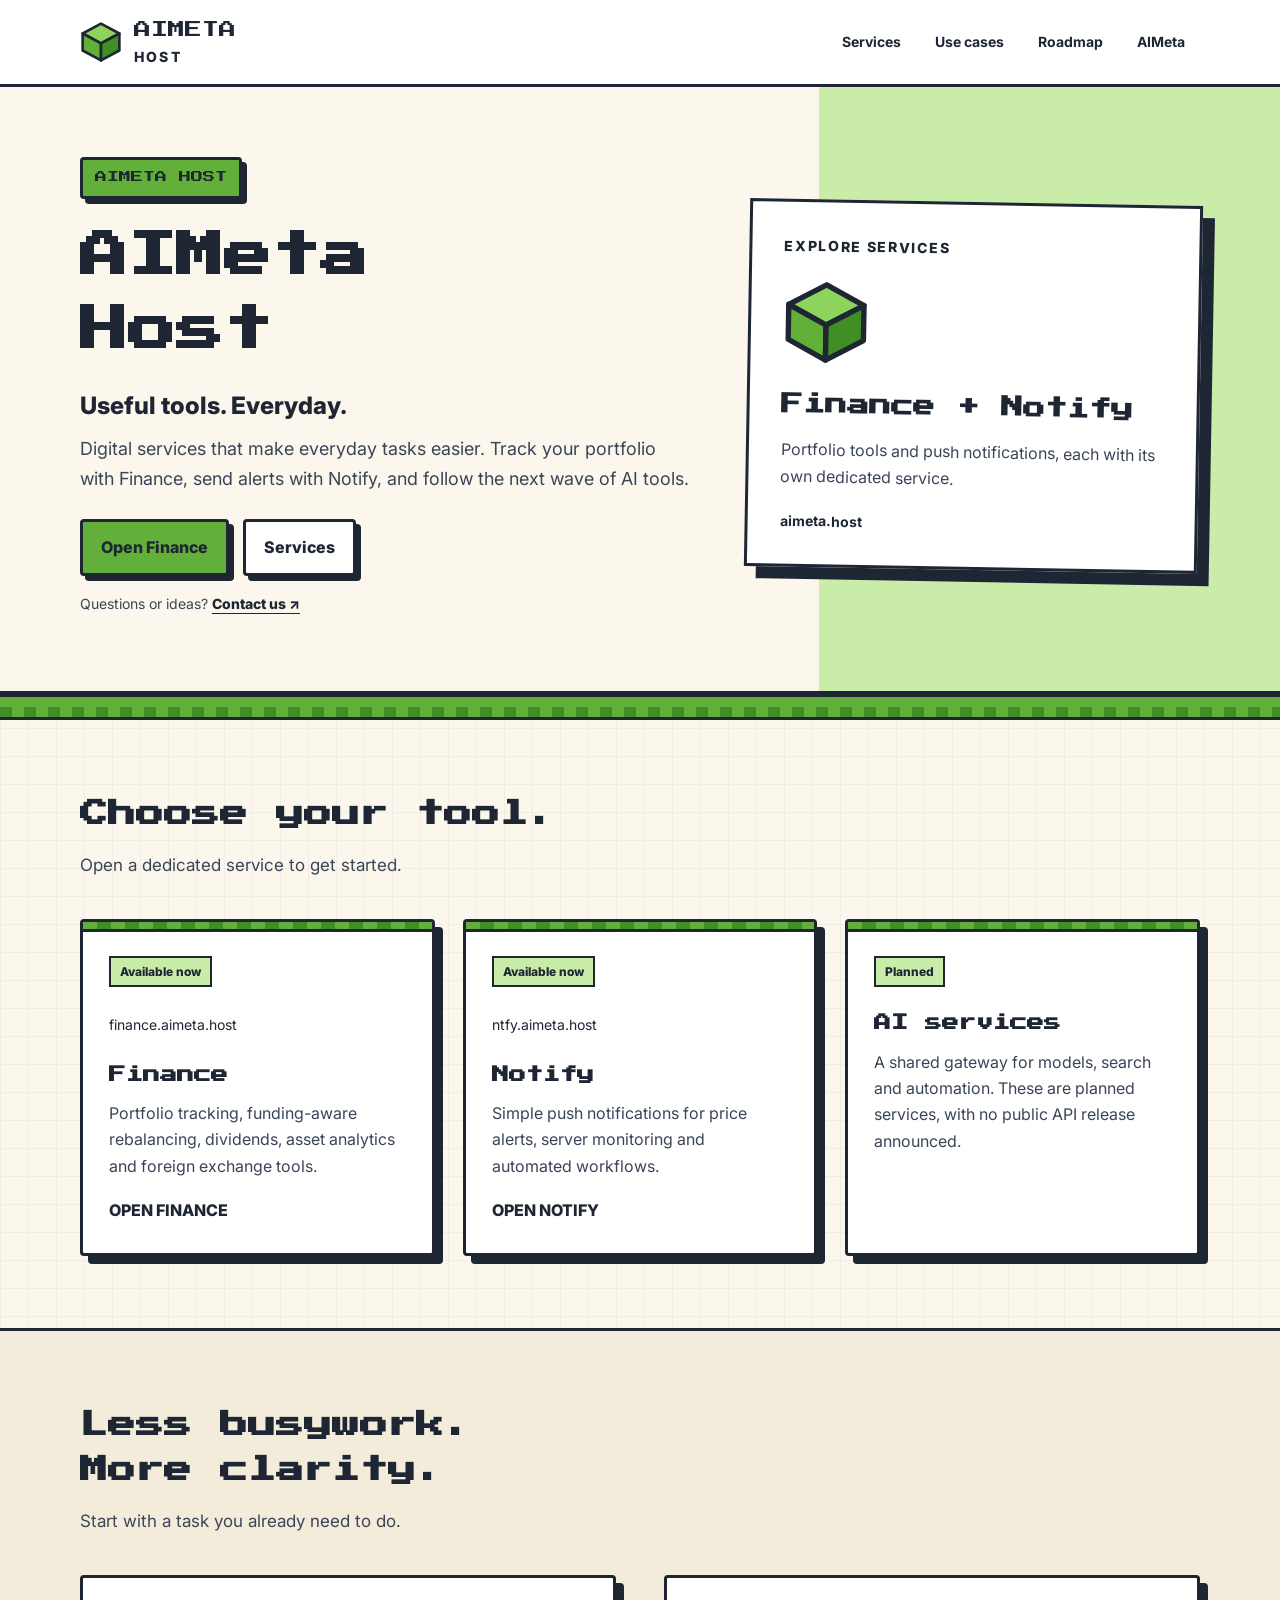
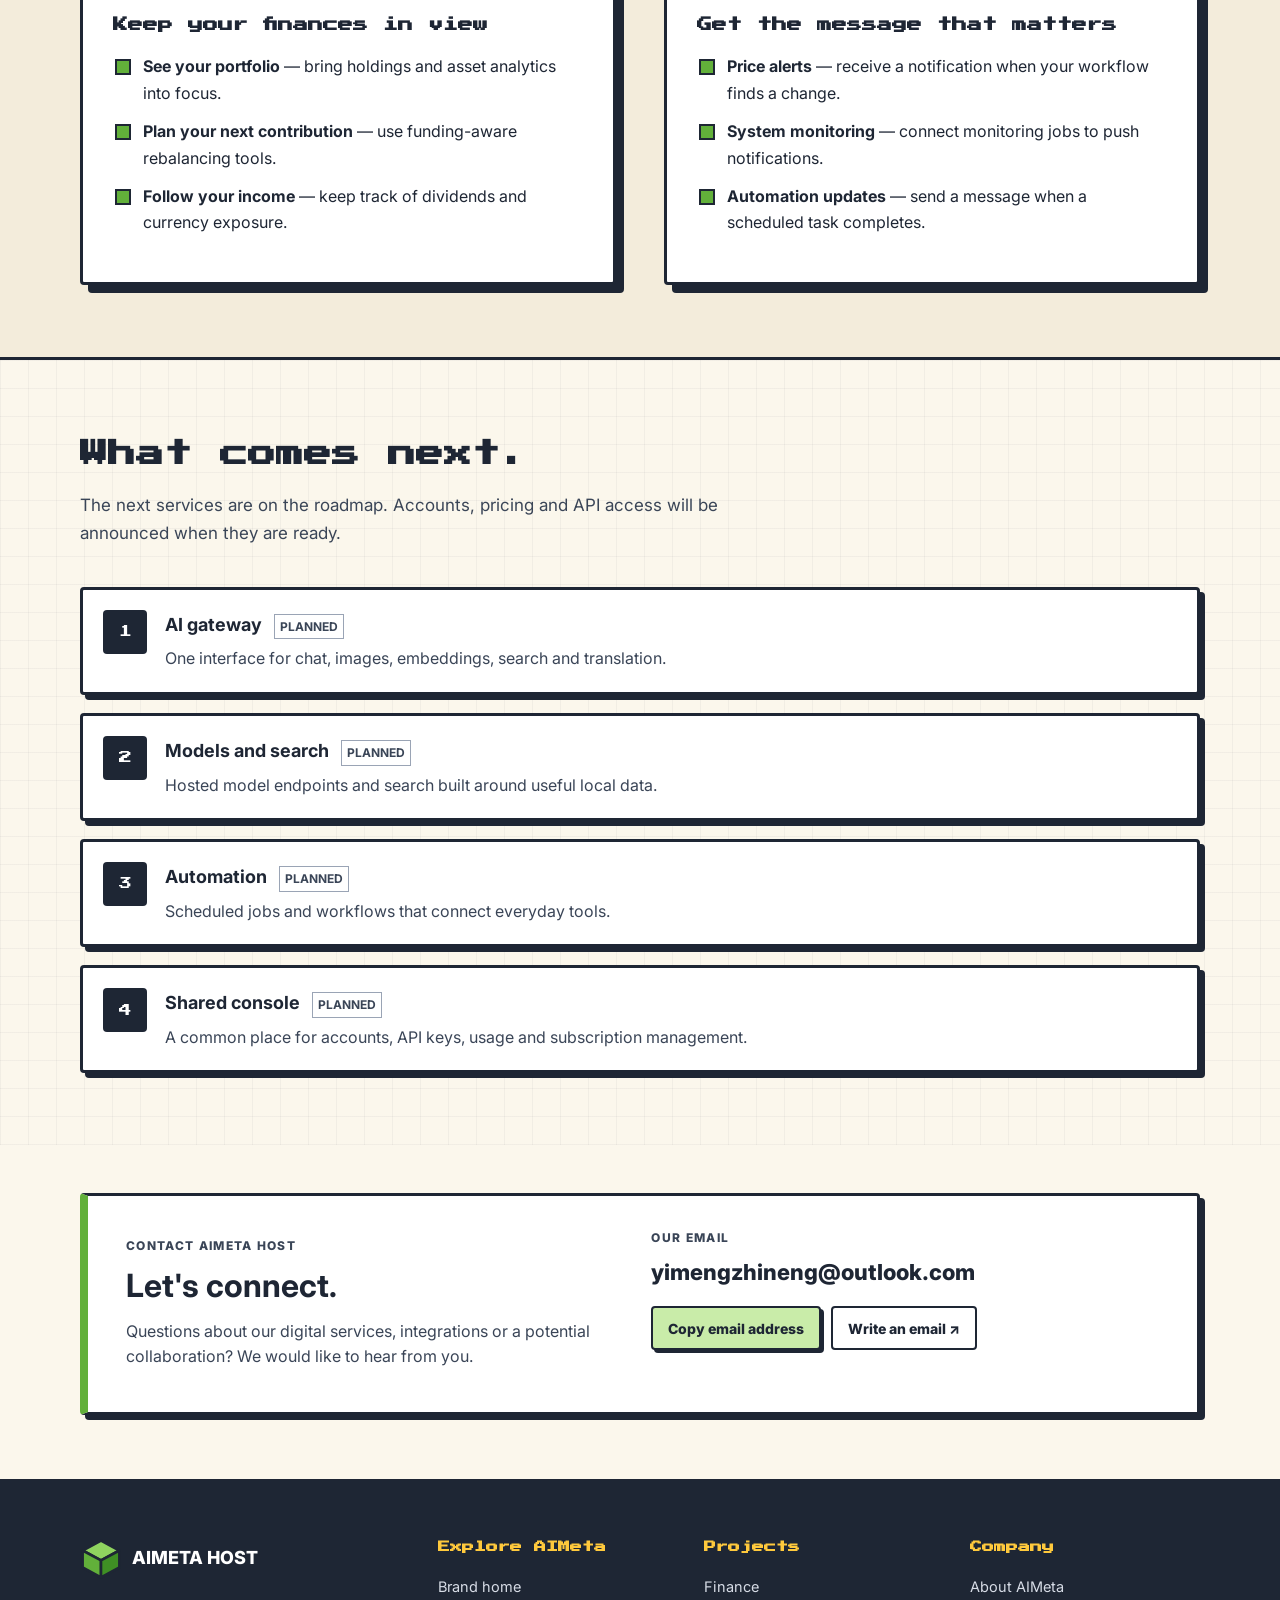
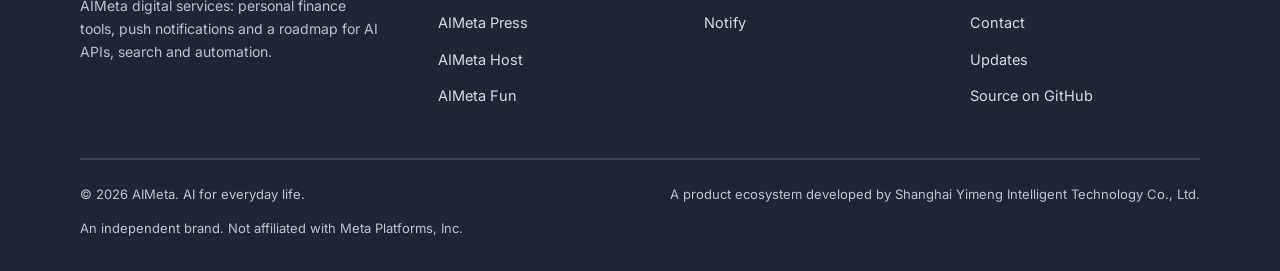
==== commit 2641e385: "Refresh versioned contact CSS and JS on page load" ====
--- a/index.html
+++ b/index.html
@@ -2,4 +2,4 @@
 <html lang="en"><head><meta charset="UTF-8"><meta name="viewport" content="width=device-width, initial-scale=1"><title>Useful tools. Everyday. — AIMeta Host</title><meta name="description" content="AIMeta digital services: personal finance tools, push notifications and a roadmap for AI APIs, search and automation."><link rel="canonical" href="https://aimeta.host/"><meta property="og:type" content="website"><meta property="og:site_name" content="AIMeta Host"><meta property="og:title" content="Useful tools. Everyday. — AIMeta Host"><meta property="og:description" content="AIMeta digital services: personal finance tools, push notifications and a roadmap for AI APIs, search and automation."><meta property="og:url" content="https://aimeta.host/"><meta name="twitter:card" content="summary_large_image">
 <meta property="og:image" content="https://aimeta.host/og.png">
 <meta property="og:image:width" content="1200">
-<meta property="og:image:height" content="630"><link rel="icon" type="image/svg+xml" href="./favicon.svg"><link rel="preconnect" href="https://fonts.googleapis.com"><link rel="preconnect" href="https://fonts.gstatic.com" crossorigin><link href="https://fonts.googleapis.com/css2?family=Inter:wght@400;600;700;800&amp;family=Press+Start+2P&amp;display=swap" rel="stylesheet"><link rel="stylesheet" href="./css/style.css"><noscript><style>.reveal{opacity:1 !important;transform:none !important}</style></noscript><script type="application/ld+json">{"@context": "https://schema.org", "@type": "WebSite", "name": "AIMeta Host", "url": "https://aimeta.host/", "description": "AIMeta digital services: personal finance tools, push notifications and a roadmap for AI APIs, search and automation.", "publisher": {"@type": "Organization", "name": "AIMeta", "url": "https://aimeta.website/"}}</script></head><body class="world-host"><a class="skip-link" href="#main">Skip to content</a><header class="site-header"><div class="wrap header-inner"><a class="brand" href="./" aria-label="AIMeta Host home"><svg class="brand-cube" viewBox="0 0 64 64" aria-hidden="true"><polygon points="32,4 60,19 32,34 4,19" fill="#8fd35f" stroke="#1e2634" stroke-width="4" stroke-linejoin="round"/><polygon points="4,19 32,34 32,60 4,45" fill="#62b03a" stroke="#1e2634" stroke-width="4" stroke-linejoin="round"/><polygon points="60,19 32,34 32,60 60,45" fill="#3f8f24" stroke="#1e2634" stroke-width="4" stroke-linejoin="round"/></svg><span class="brand-name">AIMETA<span class="brand-world">Host</span></span></a><button class="nav-toggle" type="button" aria-label="Open menu" aria-expanded="false" aria-controls="site-nav"><span></span><span></span><span></span></button><nav class="nav" id="site-nav" aria-label="Main navigation"><a href="#services">Services</a><a href="#use-cases">Use cases</a><a href="#roadmap">Roadmap</a><a href="https://aimeta.website/">AIMeta</a></nav></div></header><main id="main"><section class="hero"><div class="wrap hero-layout"><div class="hero-inner"><span class="tag tag-host">AIMeta Host</span><h1>AIMeta<br>Host</h1><p class="hero-title">Useful tools. Everyday.</p><p class="lede">Digital services that make everyday tasks easier. Track your portfolio with Finance, send alerts with Notify, and follow the next wave of AI tools.</p><div class="hero-ctas"><a class="btn btn-primary" href="https://finance.aimeta.host">Open Finance</a><a class="btn" href="#services">Services</a></div><p class="hero-contact">Questions or ideas? <a href="#contact">Contact us ↗</a></p></div><aside class="hero-feature" aria-label="Featured project"><span class="eyebrow">EXPLORE SERVICES</span><svg class="feature-cube" viewBox="0 0 64 64" aria-hidden="true"><polygon points="32,4 60,19 32,34 4,19" fill="#8fd35f" stroke="#1e2634" stroke-width="4" stroke-linejoin="round"/><polygon points="4,19 32,34 32,60 4,45" fill="#62b03a" stroke="#1e2634" stroke-width="4" stroke-linejoin="round"/><polygon points="60,19 32,34 32,60 60,45" fill="#3f8f24" stroke="#1e2634" stroke-width="4" stroke-linejoin="round"/></svg><h2>Finance + Notify</h2><p>Portfolio tools and push notifications, each with its own dedicated service.</p><span class="feature-domain">aimeta.host</span></aside></div></section><div class="grass-divider" aria-hidden="true"></div><section class="section" id="services"><div class="wrap"><div class="section-head reveal"><h2 class="px-title">Choose your tool.</h2><p class="section-sub">Open a dedicated service to get started.</p></div><div class="cards-3"><a href="https://finance.aimeta.host" class="pixel-card card-host reveal"><div class="card-top" aria-hidden="true"></div><span class="status-label">Available now</span><span class="proj-domain">finance.aimeta.host</span><h3>Finance</h3><p>Portfolio tracking, funding-aware rebalancing, dividends, asset analytics and foreign exchange tools.</p><span class="card-link">Open Finance</span></a><a href="https://ntfy.aimeta.host" class="pixel-card card-host reveal"><div class="card-top" aria-hidden="true"></div><span class="status-label">Available now</span><span class="proj-domain">ntfy.aimeta.host</span><h3>Notify</h3><p>Simple push notifications for price alerts, server monitoring and automated workflows.</p><span class="card-link">Open Notify</span></a><article class="pixel-card card-host reveal"><div class="card-top" aria-hidden="true"></div><span class="status-label">Planned</span><h3>AI services</h3><p>A shared gateway for models, search and automation. These are planned services, with no public API release announced.</p></article></div></div></section><section class="section section-deep" id="use-cases"><div class="wrap"><div class="section-head reveal"><h2 class="px-title">Less busywork.<br>More clarity.</h2><p class="section-sub">Start with a task you already need to do.</p></div><div class="split"><div class="panel reveal"><h3 class="px">Keep your finances in view</h3><ul class="pixel-list "><li><strong>See your portfolio</strong> — bring holdings and asset analytics into focus.</li><li><strong>Plan your next contribution</strong> — use funding-aware rebalancing tools.</li><li><strong>Follow your income</strong> — keep track of dividends and currency exposure.</li></ul></div><div class="panel reveal"><h3 class="px">Get the message that matters</h3><ul class="pixel-list "><li><strong>Price alerts</strong> — receive a notification when your workflow finds a change.</li><li><strong>System monitoring</strong> — connect monitoring jobs to push notifications.</li><li><strong>Automation updates</strong> — send a message when a scheduled task completes.</li></ul></div></div></div></section><section class="section" id="roadmap"><div class="wrap"><div class="section-head reveal"><h2 class="px-title">What comes next.</h2><p class="section-sub">The next services are on the roadmap. Accounts, pricing and API access will be announced when they are ready.</p></div><div class="steps"><article class="step reveal"><span class="step-num">1</span><div><h3>AI gateway <span class="phase-tag">Planned</span></h3><p>One interface for chat, images, embeddings, search and translation.</p></div></article><article class="step reveal"><span class="step-num">2</span><div><h3>Models and search <span class="phase-tag">Planned</span></h3><p>Hosted model endpoints and search built around useful local data.</p></div></article><article class="step reveal"><span class="step-num">3</span><div><h3>Automation <span class="phase-tag">Planned</span></h3><p>Scheduled jobs and workflows that connect everyday tools.</p></div></article><article class="step reveal"><span class="step-num">4</span><div><h3>Shared console <span class="phase-tag">Planned</span></h3><p>A common place for accounts, API keys, usage and subscription management.</p></div></article></div></div></section><section class="contact-section" id="contact" aria-labelledby="contact-title"><div class="wrap"><div class="contact-card"><div class="contact-intro"><span class="contact-eyebrow">CONTACT AIMETA HOST</span><h2 id="contact-title">Let's connect.</h2><p>Questions about our digital services, integrations or a potential collaboration? We would like to hear from you.</p></div><div class="contact-actions"><span class="contact-label">OUR EMAIL</span><p class="contact-address" data-email-address>yimengzhineng@outlook.com</p><div class="contact-buttons"><button type="button" class="contact-copy" data-copy-email="yimengzhineng@outlook.com">Copy email address</button><a class="contact-mail" href="mailto:yimengzhineng@outlook.com">Write an email ↗</a></div><span class="copy-feedback" role="status" aria-live="polite"></span></div></div></div></section></main><footer class="site-footer"><div class="wrap"><div class="footer-grid"><div><div class="footer-brand"><svg class="brand-cube" viewBox="0 0 64 64" aria-hidden="true"><polygon points="32,4 60,19 32,34 4,19" fill="#8fd35f" stroke="#1e2634" stroke-width="4" stroke-linejoin="round"/><polygon points="4,19 32,34 32,60 4,45" fill="#62b03a" stroke="#1e2634" stroke-width="4" stroke-linejoin="round"/><polygon points="60,19 32,34 32,60 60,45" fill="#3f8f24" stroke="#1e2634" stroke-width="4" stroke-linejoin="round"/></svg><span class="brand-name">AIMETA HOST</span></div><p class="footer-note">AIMeta digital services: personal finance tools, push notifications and a roadmap for AI APIs, search and automation.</p></div><div><h2>Explore AIMeta</h2><ul><li><a href="https://aimeta.website/">Brand home</a></li><li><a href="https://aimeta.press/">AIMeta Press</a></li><li><a href="https://aimeta.host/">AIMeta Host</a></li><li><a href="https://aimeta.fun/">AIMeta Fun</a></li></ul></div><div><h2>Projects</h2><ul><li><a href="https://finance.aimeta.host">Finance</a></li><li><a href="https://ntfy.aimeta.host">Notify</a></li></ul></div><div><h2>Company</h2><ul><li><a href="https://aimeta.website/about.html">About AIMeta</a></li><li><a href="#contact">Contact</a></li><li><a href="https://aimeta.website/updates.html">Updates</a></li><li><a href="https://github.com/aimeta-website/aimeta-host">Source on GitHub</a></li></ul></div></div><div class="footer-bottom"><span>© <span id="year">2026</span> AIMeta. AI for everyday life.</span><span>A product ecosystem developed by Shanghai Yimeng Intelligent Technology Co., Ltd.</span><span>An independent brand. Not affiliated with Meta Platforms, Inc.</span></div></div></footer><script src="./js/main.js" defer></script></body></html>
+<meta property="og:image:height" content="630"><link rel="icon" type="image/svg+xml" href="./favicon.svg"><link rel="preconnect" href="https://fonts.googleapis.com"><link rel="preconnect" href="https://fonts.gstatic.com" crossorigin><link href="https://fonts.googleapis.com/css2?family=Inter:wght@400;600;700;800&amp;family=Press+Start+2P&amp;display=swap" rel="stylesheet"><link rel="stylesheet" href="./css/style.css?v=20261014-contact-v2"><noscript><style>.reveal{opacity:1 !important;transform:none !important}</style></noscript><script type="application/ld+json">{"@context": "https://schema.org", "@type": "WebSite", "name": "AIMeta Host", "url": "https://aimeta.host/", "description": "AIMeta digital services: personal finance tools, push notifications and a roadmap for AI APIs, search and automation.", "publisher": {"@type": "Organization", "name": "AIMeta", "url": "https://aimeta.website/"}}</script></head><body class="world-host"><a class="skip-link" href="#main">Skip to content</a><header class="site-header"><div class="wrap header-inner"><a class="brand" href="./" aria-label="AIMeta Host home"><svg class="brand-cube" viewBox="0 0 64 64" aria-hidden="true"><polygon points="32,4 60,19 32,34 4,19" fill="#8fd35f" stroke="#1e2634" stroke-width="4" stroke-linejoin="round"/><polygon points="4,19 32,34 32,60 4,45" fill="#62b03a" stroke="#1e2634" stroke-width="4" stroke-linejoin="round"/><polygon points="60,19 32,34 32,60 60,45" fill="#3f8f24" stroke="#1e2634" stroke-width="4" stroke-linejoin="round"/></svg><span class="brand-name">AIMETA<span class="brand-world">Host</span></span></a><button class="nav-toggle" type="button" aria-label="Open menu" aria-expanded="false" aria-controls="site-nav"><span></span><span></span><span></span></button><nav class="nav" id="site-nav" aria-label="Main navigation"><a href="#services">Services</a><a href="#use-cases">Use cases</a><a href="#roadmap">Roadmap</a><a href="https://aimeta.website/">AIMeta</a></nav></div></header><main id="main"><section class="hero"><div class="wrap hero-layout"><div class="hero-inner"><span class="tag tag-host">AIMeta Host</span><h1>AIMeta<br>Host</h1><p class="hero-title">Useful tools. Everyday.</p><p class="lede">Digital services that make everyday tasks easier. Track your portfolio with Finance, send alerts with Notify, and follow the next wave of AI tools.</p><div class="hero-ctas"><a class="btn btn-primary" href="https://finance.aimeta.host">Open Finance</a><a class="btn" href="#services">Services</a></div><p class="hero-contact">Questions or ideas? <a href="#contact">Contact us ↗</a></p></div><aside class="hero-feature" aria-label="Featured project"><span class="eyebrow">EXPLORE SERVICES</span><svg class="feature-cube" viewBox="0 0 64 64" aria-hidden="true"><polygon points="32,4 60,19 32,34 4,19" fill="#8fd35f" stroke="#1e2634" stroke-width="4" stroke-linejoin="round"/><polygon points="4,19 32,34 32,60 4,45" fill="#62b03a" stroke="#1e2634" stroke-width="4" stroke-linejoin="round"/><polygon points="60,19 32,34 32,60 60,45" fill="#3f8f24" stroke="#1e2634" stroke-width="4" stroke-linejoin="round"/></svg><h2>Finance + Notify</h2><p>Portfolio tools and push notifications, each with its own dedicated service.</p><span class="feature-domain">aimeta.host</span></aside></div></section><div class="grass-divider" aria-hidden="true"></div><section class="section" id="services"><div class="wrap"><div class="section-head reveal"><h2 class="px-title">Choose your tool.</h2><p class="section-sub">Open a dedicated service to get started.</p></div><div class="cards-3"><a href="https://finance.aimeta.host" class="pixel-card card-host reveal"><div class="card-top" aria-hidden="true"></div><span class="status-label">Available now</span><span class="proj-domain">finance.aimeta.host</span><h3>Finance</h3><p>Portfolio tracking, funding-aware rebalancing, dividends, asset analytics and foreign exchange tools.</p><span class="card-link">Open Finance</span></a><a href="https://ntfy.aimeta.host" class="pixel-card card-host reveal"><div class="card-top" aria-hidden="true"></div><span class="status-label">Available now</span><span class="proj-domain">ntfy.aimeta.host</span><h3>Notify</h3><p>Simple push notifications for price alerts, server monitoring and automated workflows.</p><span class="card-link">Open Notify</span></a><article class="pixel-card card-host reveal"><div class="card-top" aria-hidden="true"></div><span class="status-label">Planned</span><h3>AI services</h3><p>A shared gateway for models, search and automation. These are planned services, with no public API release announced.</p></article></div></div></section><section class="section section-deep" id="use-cases"><div class="wrap"><div class="section-head reveal"><h2 class="px-title">Less busywork.<br>More clarity.</h2><p class="section-sub">Start with a task you already need to do.</p></div><div class="split"><div class="panel reveal"><h3 class="px">Keep your finances in view</h3><ul class="pixel-list "><li><strong>See your portfolio</strong> — bring holdings and asset analytics into focus.</li><li><strong>Plan your next contribution</strong> — use funding-aware rebalancing tools.</li><li><strong>Follow your income</strong> — keep track of dividends and currency exposure.</li></ul></div><div class="panel reveal"><h3 class="px">Get the message that matters</h3><ul class="pixel-list "><li><strong>Price alerts</strong> — receive a notification when your workflow finds a change.</li><li><strong>System monitoring</strong> — connect monitoring jobs to push notifications.</li><li><strong>Automation updates</strong> — send a message when a scheduled task completes.</li></ul></div></div></div></section><section class="section" id="roadmap"><div class="wrap"><div class="section-head reveal"><h2 class="px-title">What comes next.</h2><p class="section-sub">The next services are on the roadmap. Accounts, pricing and API access will be announced when they are ready.</p></div><div class="steps"><article class="step reveal"><span class="step-num">1</span><div><h3>AI gateway <span class="phase-tag">Planned</span></h3><p>One interface for chat, images, embeddings, search and translation.</p></div></article><article class="step reveal"><span class="step-num">2</span><div><h3>Models and search <span class="phase-tag">Planned</span></h3><p>Hosted model endpoints and search built around useful local data.</p></div></article><article class="step reveal"><span class="step-num">3</span><div><h3>Automation <span class="phase-tag">Planned</span></h3><p>Scheduled jobs and workflows that connect everyday tools.</p></div></article><article class="step reveal"><span class="step-num">4</span><div><h3>Shared console <span class="phase-tag">Planned</span></h3><p>A common place for accounts, API keys, usage and subscription management.</p></div></article></div></div></section><section class="contact-section" id="contact" aria-labelledby="contact-title"><div class="wrap"><div class="contact-card"><div class="contact-intro"><span class="contact-eyebrow">CONTACT AIMETA HOST</span><h2 id="contact-title">Let's connect.</h2><p>Questions about our digital services, integrations or a potential collaboration? We would like to hear from you.</p></div><div class="contact-actions"><span class="contact-label">OUR EMAIL</span><p class="contact-address" data-email-address>yimengzhineng@outlook.com</p><div class="contact-buttons"><button type="button" class="contact-copy" data-copy-email="yimengzhineng@outlook.com">Copy email address</button><a class="contact-mail" href="mailto:yimengzhineng@outlook.com">Write an email ↗</a></div><span class="copy-feedback" role="status" aria-live="polite"></span></div></div></div></section></main><footer class="site-footer"><div class="wrap"><div class="footer-grid"><div><div class="footer-brand"><svg class="brand-cube" viewBox="0 0 64 64" aria-hidden="true"><polygon points="32,4 60,19 32,34 4,19" fill="#8fd35f" stroke="#1e2634" stroke-width="4" stroke-linejoin="round"/><polygon points="4,19 32,34 32,60 4,45" fill="#62b03a" stroke="#1e2634" stroke-width="4" stroke-linejoin="round"/><polygon points="60,19 32,34 32,60 60,45" fill="#3f8f24" stroke="#1e2634" stroke-width="4" stroke-linejoin="round"/></svg><span class="brand-name">AIMETA HOST</span></div><p class="footer-note">AIMeta digital services: personal finance tools, push notifications and a roadmap for AI APIs, search and automation.</p></div><div><h2>Explore AIMeta</h2><ul><li><a href="https://aimeta.website/">Brand home</a></li><li><a href="https://aimeta.press/">AIMeta Press</a></li><li><a href="https://aimeta.host/">AIMeta Host</a></li><li><a href="https://aimeta.fun/">AIMeta Fun</a></li></ul></div><div><h2>Projects</h2><ul><li><a href="https://finance.aimeta.host">Finance</a></li><li><a href="https://ntfy.aimeta.host">Notify</a></li></ul></div><div><h2>Company</h2><ul><li><a href="https://aimeta.website/about.html">About AIMeta</a></li><li><a href="#contact">Contact</a></li><li><a href="https://aimeta.website/updates.html">Updates</a></li><li><a href="https://github.com/aimeta-website/aimeta-host">Source on GitHub</a></li></ul></div></div><div class="footer-bottom"><span>© <span id="year">2026</span> AIMeta. AI for everyday life.</span><span>A product ecosystem developed by Shanghai Yimeng Intelligent Technology Co., Ltd.</span><span>An independent brand. Not affiliated with Meta Platforms, Inc.</span></div></div></footer><script src="./js/main.js?v=20261014-contact-v2" defer></script></body></html>
--- a/css/style.css
+++ b/css/style.css
@@ -582,3 +582,7 @@
 .contact-copy:focus-visible,.contact-mail:focus-visible {outline:3px solid var(--ink); outline-offset:4px;}
 .copy-feedback {display:block; min-height:1.5em; color:var(--ink-soft); margin-top:8px; font-size:13px;}
 @media(max-width:750px) { .contact-card {grid-template-columns:1fr; gap:22px; padding:25px 22px;} .contact-section {padding:36px 0 48px;} }
+
+/* Quiet contact link in the opening view. */
+.hero-contact {margin:16px 0 0; font-size:14px; color:var(--ink-soft);}
+.hero-contact a {font-weight:800; color:var(--ink); text-underline-offset:4px;}
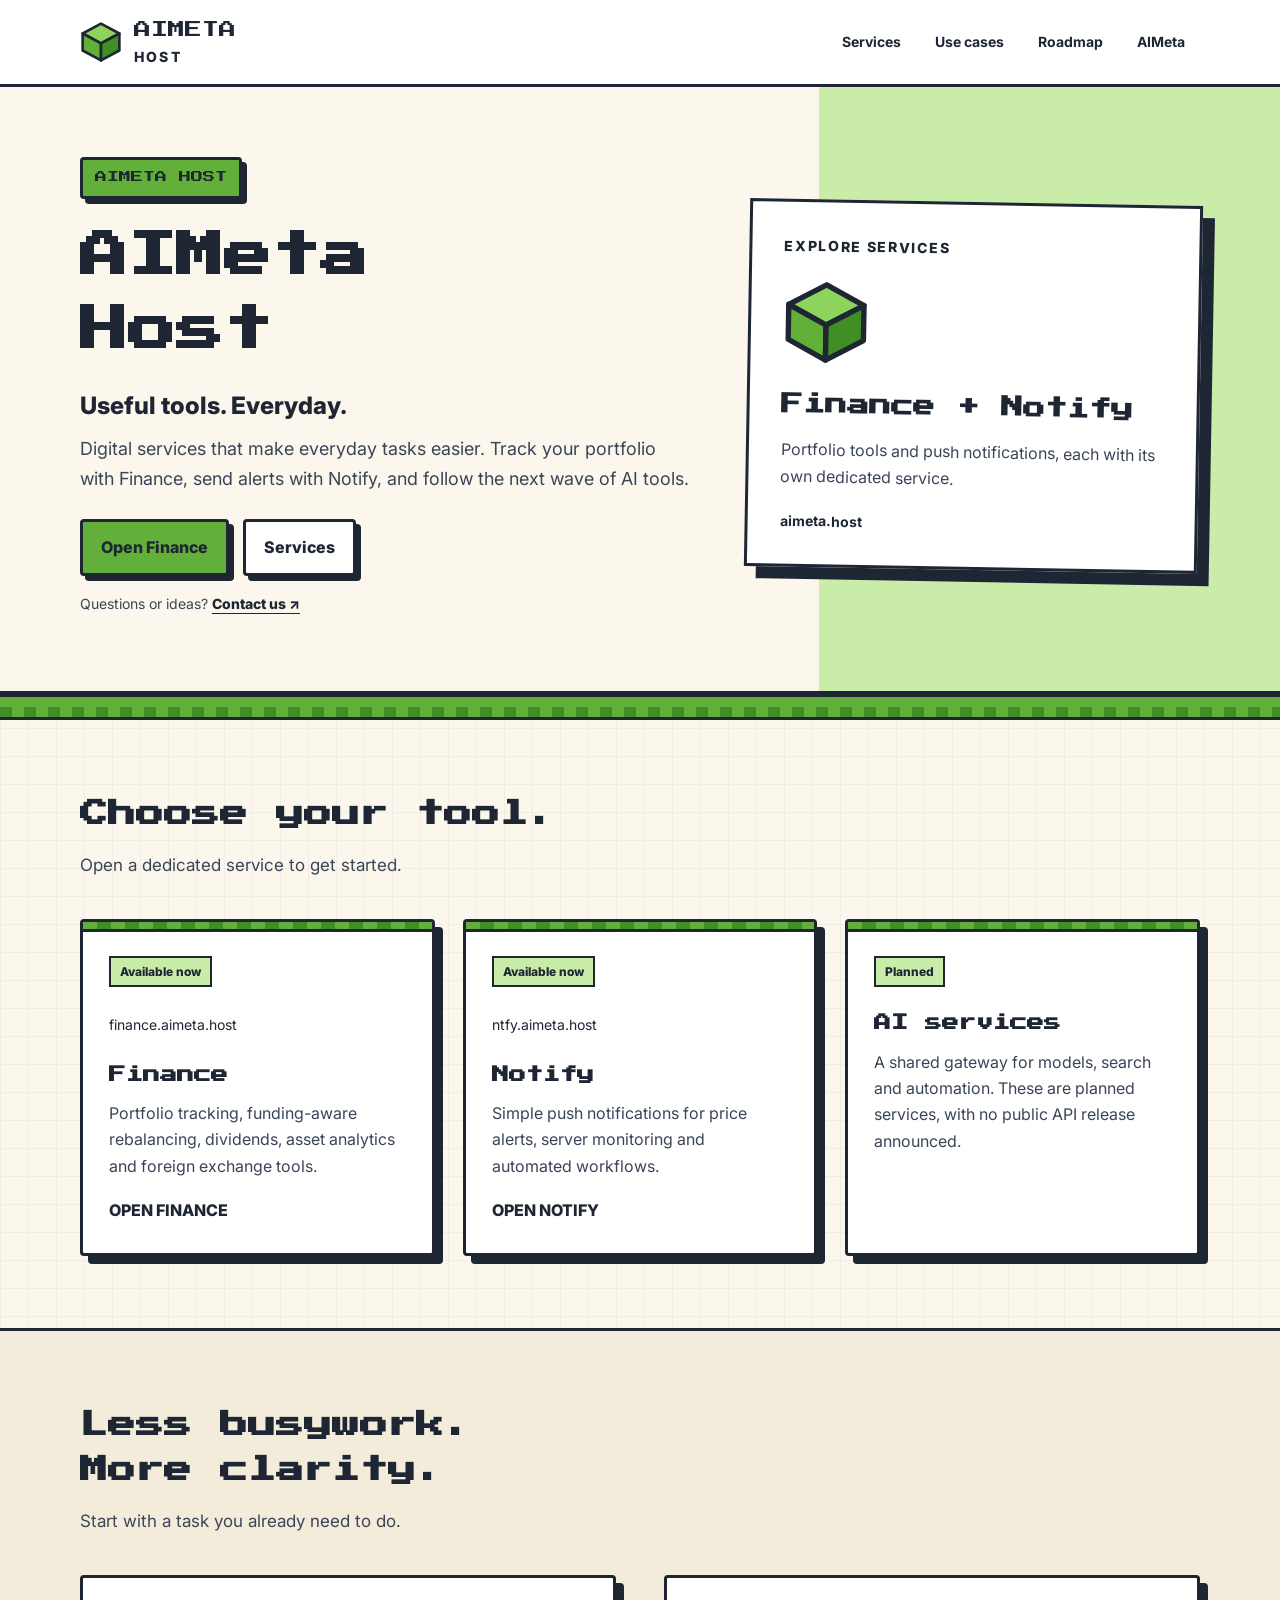
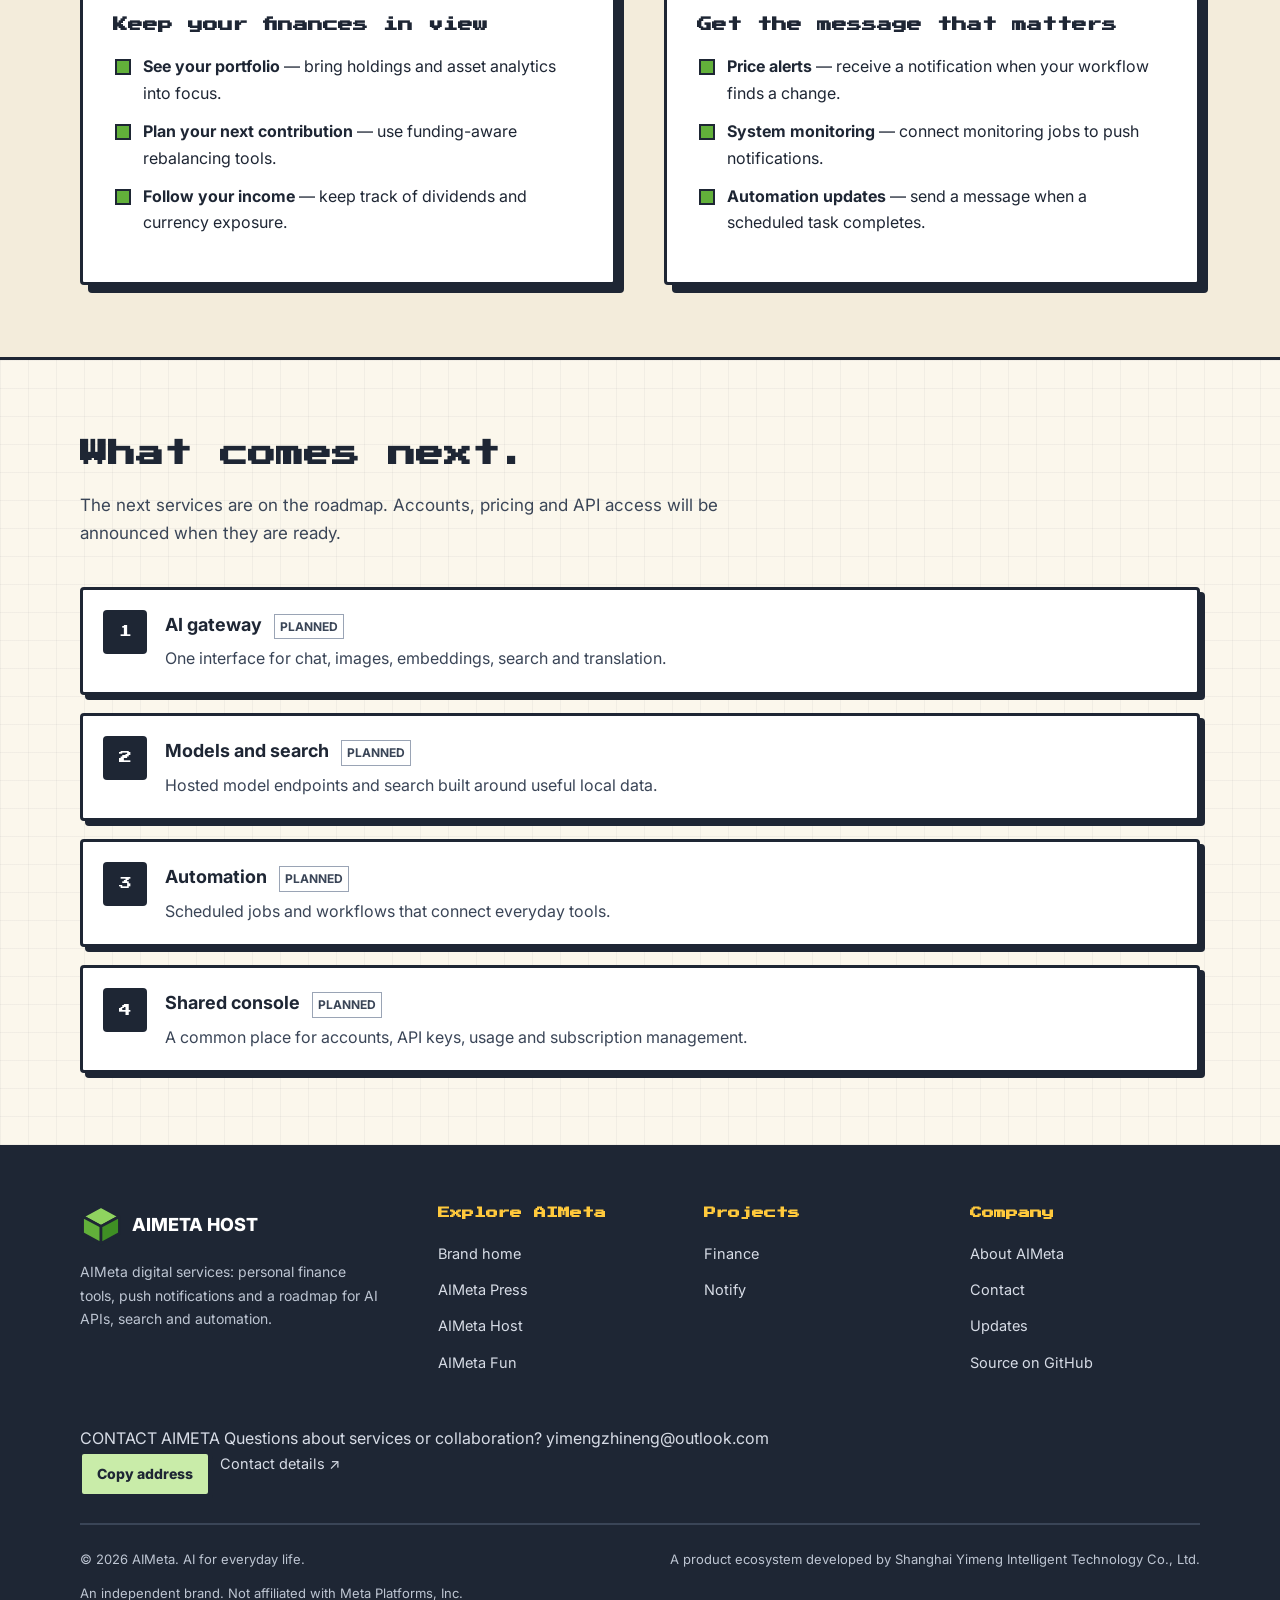
==== commit 877a7de9: "Replace oversized contact section with aligned footer contact rail" ====
--- a/index.html
+++ b/index.html
@@ -2,4 +2,17 @@
 <html lang="en"><head><meta charset="UTF-8"><meta name="viewport" content="width=device-width, initial-scale=1"><title>Useful tools. Everyday. — AIMeta Host</title><meta name="description" content="AIMeta digital services: personal finance tools, push notifications and a roadmap for AI APIs, search and automation."><link rel="canonical" href="https://aimeta.host/"><meta property="og:type" content="website"><meta property="og:site_name" content="AIMeta Host"><meta property="og:title" content="Useful tools. Everyday. — AIMeta Host"><meta property="og:description" content="AIMeta digital services: personal finance tools, push notifications and a roadmap for AI APIs, search and automation."><meta property="og:url" content="https://aimeta.host/"><meta name="twitter:card" content="summary_large_image">
 <meta property="og:image" content="https://aimeta.host/og.png">
 <meta property="og:image:width" content="1200">
-<meta property="og:image:height" content="630"><link rel="icon" type="image/svg+xml" href="./favicon.svg"><link rel="preconnect" href="https://fonts.googleapis.com"><link rel="preconnect" href="https://fonts.gstatic.com" crossorigin><link href="https://fonts.googleapis.com/css2?family=Inter:wght@400;600;700;800&amp;family=Press+Start+2P&amp;display=swap" rel="stylesheet"><link rel="stylesheet" href="./css/style.css?v=20261014-contact-v2"><noscript><style>.reveal{opacity:1 !important;transform:none !important}</style></noscript><script type="application/ld+json">{"@context": "https://schema.org", "@type": "WebSite", "name": "AIMeta Host", "url": "https://aimeta.host/", "description": "AIMeta digital services: personal finance tools, push notifications and a roadmap for AI APIs, search and automation.", "publisher": {"@type": "Organization", "name": "AIMeta", "url": "https://aimeta.website/"}}</script></head><body class="world-host"><a class="skip-link" href="#main">Skip to content</a><header class="site-header"><div class="wrap header-inner"><a class="brand" href="./" aria-label="AIMeta Host home"><svg class="brand-cube" viewBox="0 0 64 64" aria-hidden="true"><polygon points="32,4 60,19 32,34 4,19" fill="#8fd35f" stroke="#1e2634" stroke-width="4" stroke-linejoin="round"/><polygon points="4,19 32,34 32,60 4,45" fill="#62b03a" stroke="#1e2634" stroke-width="4" stroke-linejoin="round"/><polygon points="60,19 32,34 32,60 60,45" fill="#3f8f24" stroke="#1e2634" stroke-width="4" stroke-linejoin="round"/></svg><span class="brand-name">AIMETA<span class="brand-world">Host</span></span></a><button class="nav-toggle" type="button" aria-label="Open menu" aria-expanded="false" aria-controls="site-nav"><span></span><span></span><span></span></button><nav class="nav" id="site-nav" aria-label="Main navigation"><a href="#services">Services</a><a href="#use-cases">Use cases</a><a href="#roadmap">Roadmap</a><a href="https://aimeta.website/">AIMeta</a></nav></div></header><main id="main"><section class="hero"><div class="wrap hero-layout"><div class="hero-inner"><span class="tag tag-host">AIMeta Host</span><h1>AIMeta<br>Host</h1><p class="hero-title">Useful tools. Everyday.</p><p class="lede">Digital services that make everyday tasks easier. Track your portfolio with Finance, send alerts with Notify, and follow the next wave of AI tools.</p><div class="hero-ctas"><a class="btn btn-primary" href="https://finance.aimeta.host">Open Finance</a><a class="btn" href="#services">Services</a></div><p class="hero-contact">Questions or ideas? <a href="#contact">Contact us ↗</a></p></div><aside class="hero-feature" aria-label="Featured project"><span class="eyebrow">EXPLORE SERVICES</span><svg class="feature-cube" viewBox="0 0 64 64" aria-hidden="true"><polygon points="32,4 60,19 32,34 4,19" fill="#8fd35f" stroke="#1e2634" stroke-width="4" stroke-linejoin="round"/><polygon points="4,19 32,34 32,60 4,45" fill="#62b03a" stroke="#1e2634" stroke-width="4" stroke-linejoin="round"/><polygon points="60,19 32,34 32,60 60,45" fill="#3f8f24" stroke="#1e2634" stroke-width="4" stroke-linejoin="round"/></svg><h2>Finance + Notify</h2><p>Portfolio tools and push notifications, each with its own dedicated service.</p><span class="feature-domain">aimeta.host</span></aside></div></section><div class="grass-divider" aria-hidden="true"></div><section class="section" id="services"><div class="wrap"><div class="section-head reveal"><h2 class="px-title">Choose your tool.</h2><p class="section-sub">Open a dedicated service to get started.</p></div><div class="cards-3"><a href="https://finance.aimeta.host" class="pixel-card card-host reveal"><div class="card-top" aria-hidden="true"></div><span class="status-label">Available now</span><span class="proj-domain">finance.aimeta.host</span><h3>Finance</h3><p>Portfolio tracking, funding-aware rebalancing, dividends, asset analytics and foreign exchange tools.</p><span class="card-link">Open Finance</span></a><a href="https://ntfy.aimeta.host" class="pixel-card card-host reveal"><div class="card-top" aria-hidden="true"></div><span class="status-label">Available now</span><span class="proj-domain">ntfy.aimeta.host</span><h3>Notify</h3><p>Simple push notifications for price alerts, server monitoring and automated workflows.</p><span class="card-link">Open Notify</span></a><article class="pixel-card card-host reveal"><div class="card-top" aria-hidden="true"></div><span class="status-label">Planned</span><h3>AI services</h3><p>A shared gateway for models, search and automation. These are planned services, with no public API release announced.</p></article></div></div></section><section class="section section-deep" id="use-cases"><div class="wrap"><div class="section-head reveal"><h2 class="px-title">Less busywork.<br>More clarity.</h2><p class="section-sub">Start with a task you already need to do.</p></div><div class="split"><div class="panel reveal"><h3 class="px">Keep your finances in view</h3><ul class="pixel-list "><li><strong>See your portfolio</strong> — bring holdings and asset analytics into focus.</li><li><strong>Plan your next contribution</strong> — use funding-aware rebalancing tools.</li><li><strong>Follow your income</strong> — keep track of dividends and currency exposure.</li></ul></div><div class="panel reveal"><h3 class="px">Get the message that matters</h3><ul class="pixel-list "><li><strong>Price alerts</strong> — receive a notification when your workflow finds a change.</li><li><strong>System monitoring</strong> — connect monitoring jobs to push notifications.</li><li><strong>Automation updates</strong> — send a message when a scheduled task completes.</li></ul></div></div></div></section><section class="section" id="roadmap"><div class="wrap"><div class="section-head reveal"><h2 class="px-title">What comes next.</h2><p class="section-sub">The next services are on the roadmap. Accounts, pricing and API access will be announced when they are ready.</p></div><div class="steps"><article class="step reveal"><span class="step-num">1</span><div><h3>AI gateway <span class="phase-tag">Planned</span></h3><p>One interface for chat, images, embeddings, search and translation.</p></div></article><article class="step reveal"><span class="step-num">2</span><div><h3>Models and search <span class="phase-tag">Planned</span></h3><p>Hosted model endpoints and search built around useful local data.</p></div></article><article class="step reveal"><span class="step-num">3</span><div><h3>Automation <span class="phase-tag">Planned</span></h3><p>Scheduled jobs and workflows that connect everyday tools.</p></div></article><article class="step reveal"><span class="step-num">4</span><div><h3>Shared console <span class="phase-tag">Planned</span></h3><p>A common place for accounts, API keys, usage and subscription management.</p></div></article></div></div></section><section class="contact-section" id="contact" aria-labelledby="contact-title"><div class="wrap"><div class="contact-card"><div class="contact-intro"><span class="contact-eyebrow">CONTACT AIMETA HOST</span><h2 id="contact-title">Let's connect.</h2><p>Questions about our digital services, integrations or a potential collaboration? We would like to hear from you.</p></div><div class="contact-actions"><span class="contact-label">OUR EMAIL</span><p class="contact-address" data-email-address>yimengzhineng@outlook.com</p><div class="contact-buttons"><button type="button" class="contact-copy" data-copy-email="yimengzhineng@outlook.com">Copy email address</button><a class="contact-mail" href="mailto:yimengzhineng@outlook.com">Write an email ↗</a></div><span class="copy-feedback" role="status" aria-live="polite"></span></div></div></div></section></main><footer class="site-footer"><div class="wrap"><div class="footer-grid"><div><div class="footer-brand"><svg class="brand-cube" viewBox="0 0 64 64" aria-hidden="true"><polygon points="32,4 60,19 32,34 4,19" fill="#8fd35f" stroke="#1e2634" stroke-width="4" stroke-linejoin="round"/><polygon points="4,19 32,34 32,60 4,45" fill="#62b03a" stroke="#1e2634" stroke-width="4" stroke-linejoin="round"/><polygon points="60,19 32,34 32,60 60,45" fill="#3f8f24" stroke="#1e2634" stroke-width="4" stroke-linejoin="round"/></svg><span class="brand-name">AIMETA HOST</span></div><p class="footer-note">AIMeta digital services: personal finance tools, push notifications and a roadmap for AI APIs, search and automation.</p></div><div><h2>Explore AIMeta</h2><ul><li><a href="https://aimeta.website/">Brand home</a></li><li><a href="https://aimeta.press/">AIMeta Press</a></li><li><a href="https://aimeta.host/">AIMeta Host</a></li><li><a href="https://aimeta.fun/">AIMeta Fun</a></li></ul></div><div><h2>Projects</h2><ul><li><a href="https://finance.aimeta.host">Finance</a></li><li><a href="https://ntfy.aimeta.host">Notify</a></li></ul></div><div><h2>Company</h2><ul><li><a href="https://aimeta.website/about.html">About AIMeta</a></li><li><a href="#contact">Contact</a></li><li><a href="https://aimeta.website/updates.html">Updates</a></li><li><a href="https://github.com/aimeta-website/aimeta-host">Source on GitHub</a></li></ul></div></div><div class="footer-bottom"><span>© <span id="year">2026</span> AIMeta. AI for everyday life.</span><span>A product ecosystem developed by Shanghai Yimeng Intelligent Technology Co., Ltd.</span><span>An independent brand. Not affiliated with Meta Platforms, Inc.</span></div></div></footer><script src="./js/main.js?v=20261014-contact-v2" defer></script></body></html>
+<meta property="og:image:height" content="630"><link rel="icon" type="image/svg+xml" href="./favicon.svg"><link rel="preconnect" href="https://fonts.googleapis.com"><link rel="preconnect" href="https://fonts.gstatic.com" crossorigin><link href="https://fonts.googleapis.com/css2?family=Inter:wght@400;600;700;800&amp;family=Press+Start+2P&amp;display=swap" rel="stylesheet"><link rel="stylesheet" href="./css/style.css?v=20261014-contact-v2"><noscript><style>.reveal{opacity:1 !important;transform:none !important}</style></noscript><script type="application/ld+json">{"@context": "https://schema.org", "@type": "WebSite", "name": "AIMeta Host", "url": "https://aimeta.host/", "description": "AIMeta digital services: personal finance tools, push notifications and a roadmap for AI APIs, search and automation.", "publisher": {"@type": "Organization", "name": "AIMeta", "url": "https://aimeta.website/"}}</script></head><body class="world-host"><a class="skip-link" href="#main">Skip to content</a><header class="site-header"><div class="wrap header-inner"><a class="brand" href="./" aria-label="AIMeta Host home"><svg class="brand-cube" viewBox="0 0 64 64" aria-hidden="true"><polygon points="32,4 60,19 32,34 4,19" fill="#8fd35f" stroke="#1e2634" stroke-width="4" stroke-linejoin="round"/><polygon points="4,19 32,34 32,60 4,45" fill="#62b03a" stroke="#1e2634" stroke-width="4" stroke-linejoin="round"/><polygon points="60,19 32,34 32,60 60,45" fill="#3f8f24" stroke="#1e2634" stroke-width="4" stroke-linejoin="round"/></svg><span class="brand-name">AIMETA<span class="brand-world">Host</span></span></a><button class="nav-toggle" type="button" aria-label="Open menu" aria-expanded="false" aria-controls="site-nav"><span></span><span></span><span></span></button><nav class="nav" id="site-nav" aria-label="Main navigation"><a href="#services">Services</a><a href="#use-cases">Use cases</a><a href="#roadmap">Roadmap</a><a href="https://aimeta.website/">AIMeta</a></nav></div></header><main id="main"><section class="hero"><div class="wrap hero-layout"><div class="hero-inner"><span class="tag tag-host">AIMeta Host</span><h1>AIMeta<br>Host</h1><p class="hero-title">Useful tools. Everyday.</p><p class="lede">Digital services that make everyday tasks easier. Track your portfolio with Finance, send alerts with Notify, and follow the next wave of AI tools.</p><div class="hero-ctas"><a class="btn btn-primary" href="https://finance.aimeta.host">Open Finance</a><a class="btn" href="#services">Services</a></div><p class="hero-contact">Questions or ideas? <a href="#contact">Contact us ↗</a></p></div><aside class="hero-feature" aria-label="Featured project"><span class="eyebrow">EXPLORE SERVICES</span><svg class="feature-cube" viewBox="0 0 64 64" aria-hidden="true"><polygon points="32,4 60,19 32,34 4,19" fill="#8fd35f" stroke="#1e2634" stroke-width="4" stroke-linejoin="round"/><polygon points="4,19 32,34 32,60 4,45" fill="#62b03a" stroke="#1e2634" stroke-width="4" stroke-linejoin="round"/><polygon points="60,19 32,34 32,60 60,45" fill="#3f8f24" stroke="#1e2634" stroke-width="4" stroke-linejoin="round"/></svg><h2>Finance + Notify</h2><p>Portfolio tools and push notifications, each with its own dedicated service.</p><span class="feature-domain">aimeta.host</span></aside></div></section><div class="grass-divider" aria-hidden="true"></div><section class="section" id="services"><div class="wrap"><div class="section-head reveal"><h2 class="px-title">Choose your tool.</h2><p class="section-sub">Open a dedicated service to get started.</p></div><div class="cards-3"><a href="https://finance.aimeta.host" class="pixel-card card-host reveal"><div class="card-top" aria-hidden="true"></div><span class="status-label">Available now</span><span class="proj-domain">finance.aimeta.host</span><h3>Finance</h3><p>Portfolio tracking, funding-aware rebalancing, dividends, asset analytics and foreign exchange tools.</p><span class="card-link">Open Finance</span></a><a href="https://ntfy.aimeta.host" class="pixel-card card-host reveal"><div class="card-top" aria-hidden="true"></div><span class="status-label">Available now</span><span class="proj-domain">ntfy.aimeta.host</span><h3>Notify</h3><p>Simple push notifications for price alerts, server monitoring and automated workflows.</p><span class="card-link">Open Notify</span></a><article class="pixel-card card-host reveal"><div class="card-top" aria-hidden="true"></div><span class="status-label">Planned</span><h3>AI services</h3><p>A shared gateway for models, search and automation. These are planned services, with no public API release announced.</p></article></div></div></section><section class="section section-deep" id="use-cases"><div class="wrap"><div class="section-head reveal"><h2 class="px-title">Less busywork.<br>More clarity.</h2><p class="section-sub">Start with a task you already need to do.</p></div><div class="split"><div class="panel reveal"><h3 class="px">Keep your finances in view</h3><ul class="pixel-list "><li><strong>See your portfolio</strong> — bring holdings and asset analytics into focus.</li><li><strong>Plan your next contribution</strong> — use funding-aware rebalancing tools.</li><li><strong>Follow your income</strong> — keep track of dividends and currency exposure.</li></ul></div><div class="panel reveal"><h3 class="px">Get the message that matters</h3><ul class="pixel-list "><li><strong>Price alerts</strong> — receive a notification when your workflow finds a change.</li><li><strong>System monitoring</strong> — connect monitoring jobs to push notifications.</li><li><strong>Automation updates</strong> — send a message when a scheduled task completes.</li></ul></div></div></div></section><section class="section" id="roadmap"><div class="wrap"><div class="section-head reveal"><h2 class="px-title">What comes next.</h2><p class="section-sub">The next services are on the roadmap. Accounts, pricing and API access will be announced when they are ready.</p></div><div class="steps"><article class="step reveal"><span class="step-num">1</span><div><h3>AI gateway <span class="phase-tag">Planned</span></h3><p>One interface for chat, images, embeddings, search and translation.</p></div></article><article class="step reveal"><span class="step-num">2</span><div><h3>Models and search <span class="phase-tag">Planned</span></h3><p>Hosted model endpoints and search built around useful local data.</p></div></article><article class="step reveal"><span class="step-num">3</span><div><h3>Automation <span class="phase-tag">Planned</span></h3><p>Scheduled jobs and workflows that connect everyday tools.</p></div></article><article class="step reveal"><span class="step-num">4</span><div><h3>Shared console <span class="phase-tag">Planned</span></h3><p>A common place for accounts, API keys, usage and subscription management.</p></div></article></div></div></section></main><footer class="site-footer"><div class="wrap"><div class="footer-grid"><div><div class="footer-brand"><svg class="brand-cube" viewBox="0 0 64 64" aria-hidden="true"><polygon points="32,4 60,19 32,34 4,19" fill="#8fd35f" stroke="#1e2634" stroke-width="4" stroke-linejoin="round"/><polygon points="4,19 32,34 32,60 4,45" fill="#62b03a" stroke="#1e2634" stroke-width="4" stroke-linejoin="round"/><polygon points="60,19 32,34 32,60 60,45" fill="#3f8f24" stroke="#1e2634" stroke-width="4" stroke-linejoin="round"/></svg><span class="brand-name">AIMETA HOST</span></div><p class="footer-note">AIMeta digital services: personal finance tools, push notifications and a roadmap for AI APIs, search and automation.</p></div><div><h2>Explore AIMeta</h2><ul><li><a href="https://aimeta.website/">Brand home</a></li><li><a href="https://aimeta.press/">AIMeta Press</a></li><li><a href="https://aimeta.host/">AIMeta Host</a></li><li><a href="https://aimeta.fun/">AIMeta Fun</a></li></ul></div><div><h2>Projects</h2><ul><li><a href="https://finance.aimeta.host">Finance</a></li><li><a href="https://ntfy.aimeta.host">Notify</a></li></ul></div><div><h2>Company</h2><ul><li><a href="https://aimeta.website/about.html">About AIMeta</a></li><li><a href="#contact">Contact</a></li><li><a href="https://aimeta.website/updates.html">Updates</a></li><li><a href="https://github.com/aimeta-website/aimeta-host">Source on GitHub</a></li></ul></div></div><div class="footer-contact-rail" id="contact" aria-label="Contact AIMeta host">
+    <div class="footer-contact-info">
+      <span class="footer-contact-eyebrow">CONTACT AIMETA</span>
+      <span class="footer-contact-question">Questions about services or collaboration?</span>
+      <span class="footer-contact-address">yimengzhineng@outlook.com</span>
+    </div>
+    <div class="contact-actions footer-contact-actions">
+      <div class="contact-buttons">
+        <button type="button" class="contact-copy" data-copy-email="yimengzhineng@outlook.com">Copy address</button>
+        <a class="footer-about-link" href="https://aimeta.website/about.html#contact">Contact details ↗</a>
+      </div>
+      <span class="copy-feedback" role="status" aria-live="polite"></span>
+    </div>
+  </div><div class="footer-bottom"><span>© <span id="year">2026</span> AIMeta. AI for everyday life.</span><span>A product ecosystem developed by Shanghai Yimeng Intelligent Technology Co., Ltd.</span><span>An independent brand. Not affiliated with Meta Platforms, Inc.</span></div></div></footer><script src="./js/main.js?v=20261014-contact-v2" defer></script></body></html>
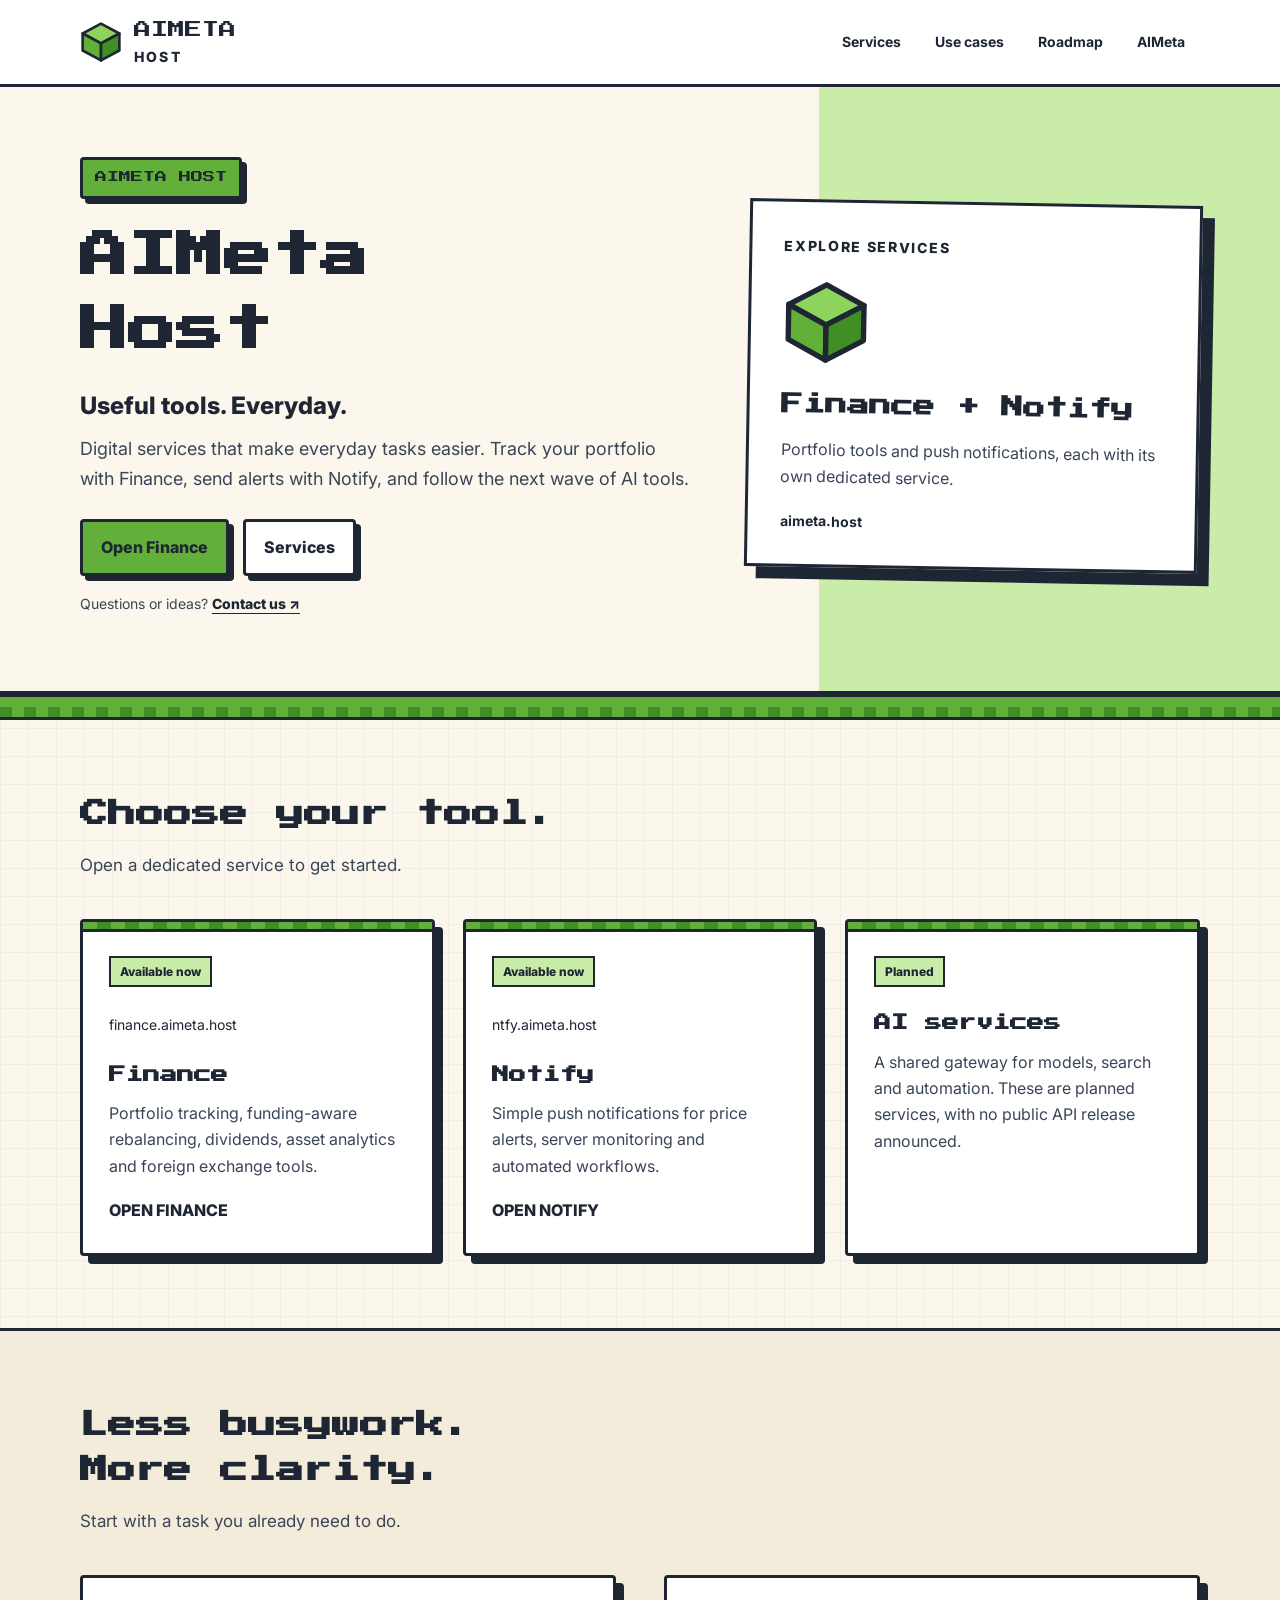
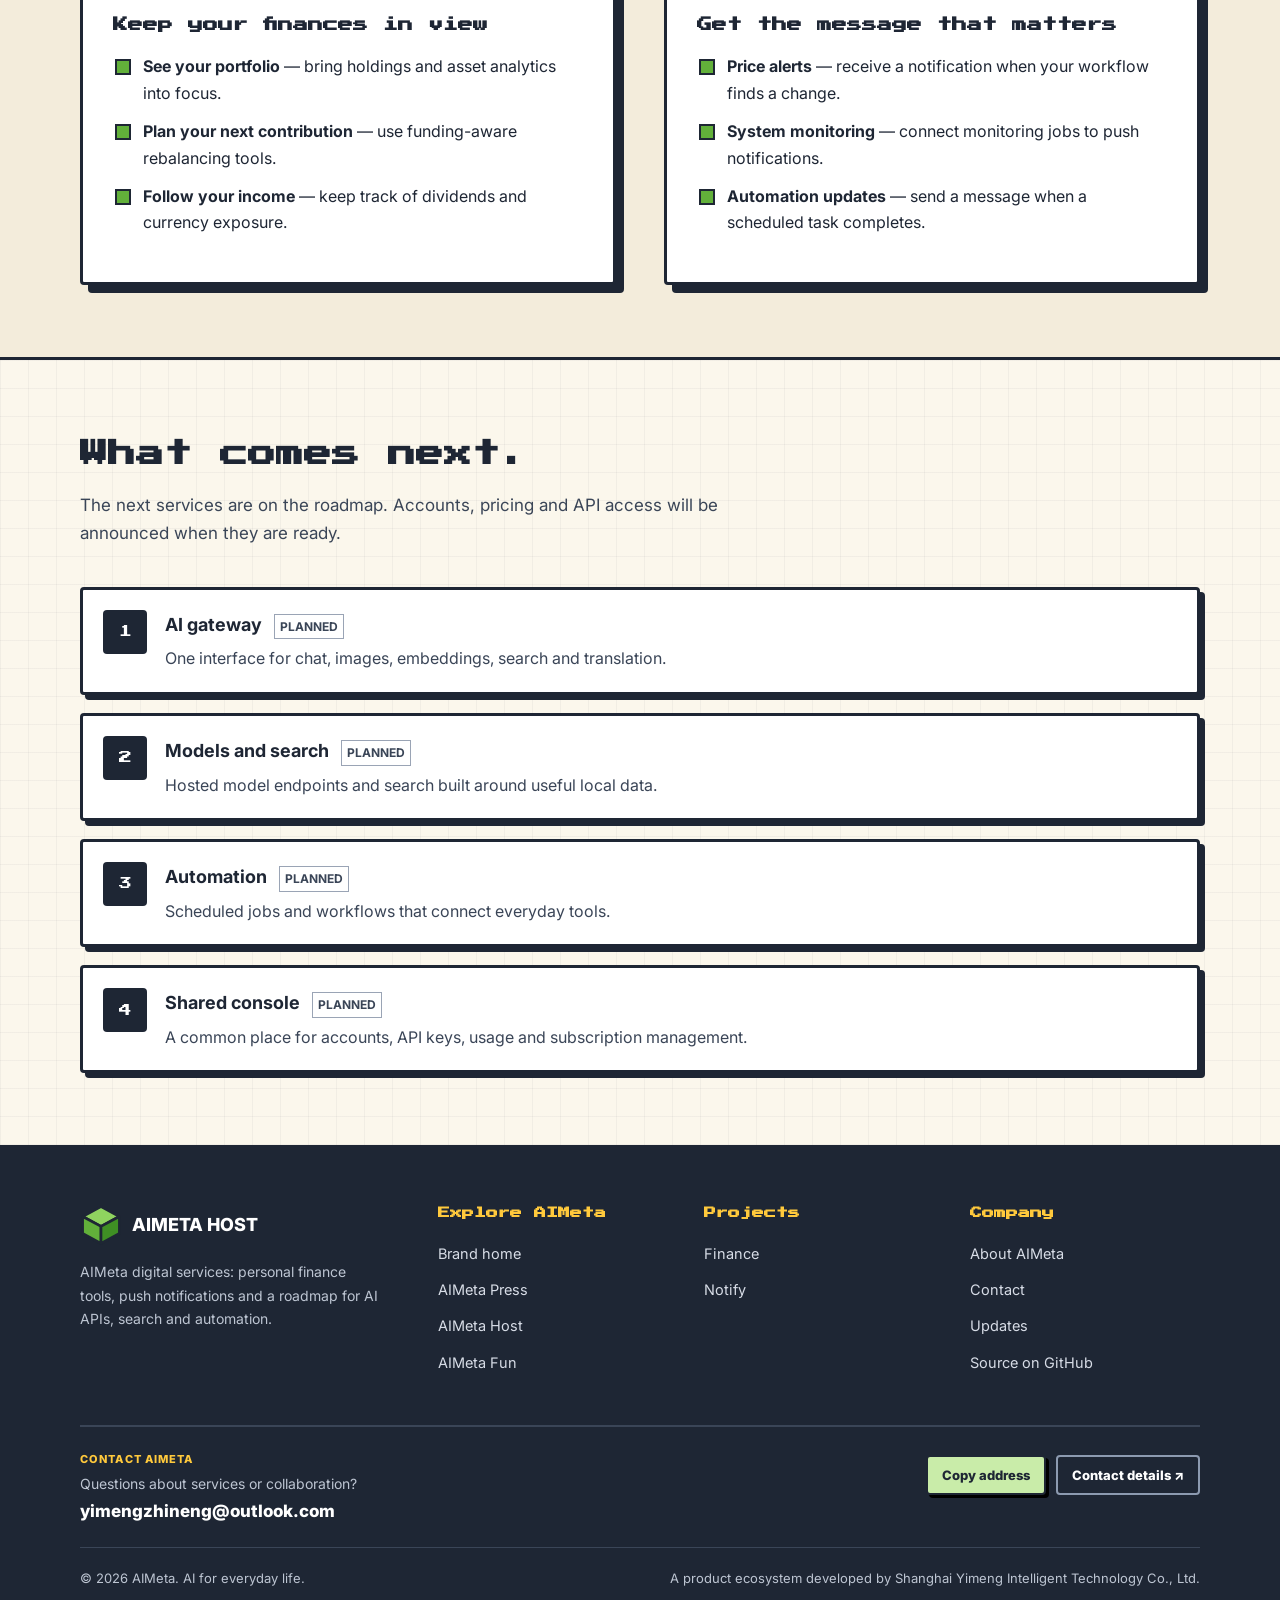
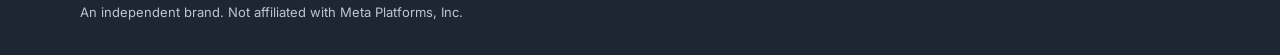
==== commit 1e15beab: "Refresh contact footer stylesheet on deployed site" ====
--- a/index.html
+++ b/index.html
@@ -2,7 +2,7 @@
 <html lang="en"><head><meta charset="UTF-8"><meta name="viewport" content="width=device-width, initial-scale=1"><title>Useful tools. Everyday. — AIMeta Host</title><meta name="description" content="AIMeta digital services: personal finance tools, push notifications and a roadmap for AI APIs, search and automation."><link rel="canonical" href="https://aimeta.host/"><meta property="og:type" content="website"><meta property="og:site_name" content="AIMeta Host"><meta property="og:title" content="Useful tools. Everyday. — AIMeta Host"><meta property="og:description" content="AIMeta digital services: personal finance tools, push notifications and a roadmap for AI APIs, search and automation."><meta property="og:url" content="https://aimeta.host/"><meta name="twitter:card" content="summary_large_image">
 <meta property="og:image" content="https://aimeta.host/og.png">
 <meta property="og:image:width" content="1200">
-<meta property="og:image:height" content="630"><link rel="icon" type="image/svg+xml" href="./favicon.svg"><link rel="preconnect" href="https://fonts.googleapis.com"><link rel="preconnect" href="https://fonts.gstatic.com" crossorigin><link href="https://fonts.googleapis.com/css2?family=Inter:wght@400;600;700;800&amp;family=Press+Start+2P&amp;display=swap" rel="stylesheet"><link rel="stylesheet" href="./css/style.css?v=20261014-contact-v2"><noscript><style>.reveal{opacity:1 !important;transform:none !important}</style></noscript><script type="application/ld+json">{"@context": "https://schema.org", "@type": "WebSite", "name": "AIMeta Host", "url": "https://aimeta.host/", "description": "AIMeta digital services: personal finance tools, push notifications and a roadmap for AI APIs, search and automation.", "publisher": {"@type": "Organization", "name": "AIMeta", "url": "https://aimeta.website/"}}</script></head><body class="world-host"><a class="skip-link" href="#main">Skip to content</a><header class="site-header"><div class="wrap header-inner"><a class="brand" href="./" aria-label="AIMeta Host home"><svg class="brand-cube" viewBox="0 0 64 64" aria-hidden="true"><polygon points="32,4 60,19 32,34 4,19" fill="#8fd35f" stroke="#1e2634" stroke-width="4" stroke-linejoin="round"/><polygon points="4,19 32,34 32,60 4,45" fill="#62b03a" stroke="#1e2634" stroke-width="4" stroke-linejoin="round"/><polygon points="60,19 32,34 32,60 60,45" fill="#3f8f24" stroke="#1e2634" stroke-width="4" stroke-linejoin="round"/></svg><span class="brand-name">AIMETA<span class="brand-world">Host</span></span></a><button class="nav-toggle" type="button" aria-label="Open menu" aria-expanded="false" aria-controls="site-nav"><span></span><span></span><span></span></button><nav class="nav" id="site-nav" aria-label="Main navigation"><a href="#services">Services</a><a href="#use-cases">Use cases</a><a href="#roadmap">Roadmap</a><a href="https://aimeta.website/">AIMeta</a></nav></div></header><main id="main"><section class="hero"><div class="wrap hero-layout"><div class="hero-inner"><span class="tag tag-host">AIMeta Host</span><h1>AIMeta<br>Host</h1><p class="hero-title">Useful tools. Everyday.</p><p class="lede">Digital services that make everyday tasks easier. Track your portfolio with Finance, send alerts with Notify, and follow the next wave of AI tools.</p><div class="hero-ctas"><a class="btn btn-primary" href="https://finance.aimeta.host">Open Finance</a><a class="btn" href="#services">Services</a></div><p class="hero-contact">Questions or ideas? <a href="#contact">Contact us ↗</a></p></div><aside class="hero-feature" aria-label="Featured project"><span class="eyebrow">EXPLORE SERVICES</span><svg class="feature-cube" viewBox="0 0 64 64" aria-hidden="true"><polygon points="32,4 60,19 32,34 4,19" fill="#8fd35f" stroke="#1e2634" stroke-width="4" stroke-linejoin="round"/><polygon points="4,19 32,34 32,60 4,45" fill="#62b03a" stroke="#1e2634" stroke-width="4" stroke-linejoin="round"/><polygon points="60,19 32,34 32,60 60,45" fill="#3f8f24" stroke="#1e2634" stroke-width="4" stroke-linejoin="round"/></svg><h2>Finance + Notify</h2><p>Portfolio tools and push notifications, each with its own dedicated service.</p><span class="feature-domain">aimeta.host</span></aside></div></section><div class="grass-divider" aria-hidden="true"></div><section class="section" id="services"><div class="wrap"><div class="section-head reveal"><h2 class="px-title">Choose your tool.</h2><p class="section-sub">Open a dedicated service to get started.</p></div><div class="cards-3"><a href="https://finance.aimeta.host" class="pixel-card card-host reveal"><div class="card-top" aria-hidden="true"></div><span class="status-label">Available now</span><span class="proj-domain">finance.aimeta.host</span><h3>Finance</h3><p>Portfolio tracking, funding-aware rebalancing, dividends, asset analytics and foreign exchange tools.</p><span class="card-link">Open Finance</span></a><a href="https://ntfy.aimeta.host" class="pixel-card card-host reveal"><div class="card-top" aria-hidden="true"></div><span class="status-label">Available now</span><span class="proj-domain">ntfy.aimeta.host</span><h3>Notify</h3><p>Simple push notifications for price alerts, server monitoring and automated workflows.</p><span class="card-link">Open Notify</span></a><article class="pixel-card card-host reveal"><div class="card-top" aria-hidden="true"></div><span class="status-label">Planned</span><h3>AI services</h3><p>A shared gateway for models, search and automation. These are planned services, with no public API release announced.</p></article></div></div></section><section class="section section-deep" id="use-cases"><div class="wrap"><div class="section-head reveal"><h2 class="px-title">Less busywork.<br>More clarity.</h2><p class="section-sub">Start with a task you already need to do.</p></div><div class="split"><div class="panel reveal"><h3 class="px">Keep your finances in view</h3><ul class="pixel-list "><li><strong>See your portfolio</strong> — bring holdings and asset analytics into focus.</li><li><strong>Plan your next contribution</strong> — use funding-aware rebalancing tools.</li><li><strong>Follow your income</strong> — keep track of dividends and currency exposure.</li></ul></div><div class="panel reveal"><h3 class="px">Get the message that matters</h3><ul class="pixel-list "><li><strong>Price alerts</strong> — receive a notification when your workflow finds a change.</li><li><strong>System monitoring</strong> — connect monitoring jobs to push notifications.</li><li><strong>Automation updates</strong> — send a message when a scheduled task completes.</li></ul></div></div></div></section><section class="section" id="roadmap"><div class="wrap"><div class="section-head reveal"><h2 class="px-title">What comes next.</h2><p class="section-sub">The next services are on the roadmap. Accounts, pricing and API access will be announced when they are ready.</p></div><div class="steps"><article class="step reveal"><span class="step-num">1</span><div><h3>AI gateway <span class="phase-tag">Planned</span></h3><p>One interface for chat, images, embeddings, search and translation.</p></div></article><article class="step reveal"><span class="step-num">2</span><div><h3>Models and search <span class="phase-tag">Planned</span></h3><p>Hosted model endpoints and search built around useful local data.</p></div></article><article class="step reveal"><span class="step-num">3</span><div><h3>Automation <span class="phase-tag">Planned</span></h3><p>Scheduled jobs and workflows that connect everyday tools.</p></div></article><article class="step reveal"><span class="step-num">4</span><div><h3>Shared console <span class="phase-tag">Planned</span></h3><p>A common place for accounts, API keys, usage and subscription management.</p></div></article></div></div></section></main><footer class="site-footer"><div class="wrap"><div class="footer-grid"><div><div class="footer-brand"><svg class="brand-cube" viewBox="0 0 64 64" aria-hidden="true"><polygon points="32,4 60,19 32,34 4,19" fill="#8fd35f" stroke="#1e2634" stroke-width="4" stroke-linejoin="round"/><polygon points="4,19 32,34 32,60 4,45" fill="#62b03a" stroke="#1e2634" stroke-width="4" stroke-linejoin="round"/><polygon points="60,19 32,34 32,60 60,45" fill="#3f8f24" stroke="#1e2634" stroke-width="4" stroke-linejoin="round"/></svg><span class="brand-name">AIMETA HOST</span></div><p class="footer-note">AIMeta digital services: personal finance tools, push notifications and a roadmap for AI APIs, search and automation.</p></div><div><h2>Explore AIMeta</h2><ul><li><a href="https://aimeta.website/">Brand home</a></li><li><a href="https://aimeta.press/">AIMeta Press</a></li><li><a href="https://aimeta.host/">AIMeta Host</a></li><li><a href="https://aimeta.fun/">AIMeta Fun</a></li></ul></div><div><h2>Projects</h2><ul><li><a href="https://finance.aimeta.host">Finance</a></li><li><a href="https://ntfy.aimeta.host">Notify</a></li></ul></div><div><h2>Company</h2><ul><li><a href="https://aimeta.website/about.html">About AIMeta</a></li><li><a href="#contact">Contact</a></li><li><a href="https://aimeta.website/updates.html">Updates</a></li><li><a href="https://github.com/aimeta-website/aimeta-host">Source on GitHub</a></li></ul></div></div><div class="footer-contact-rail" id="contact" aria-label="Contact AIMeta host">
+<meta property="og:image:height" content="630"><link rel="icon" type="image/svg+xml" href="./favicon.svg"><link rel="preconnect" href="https://fonts.googleapis.com"><link rel="preconnect" href="https://fonts.gstatic.com" crossorigin><link href="https://fonts.googleapis.com/css2?family=Inter:wght@400;600;700;800&amp;family=Press+Start+2P&amp;display=swap" rel="stylesheet"><link rel="stylesheet" href="./css/style.css?v=20261014-contact-v3"><noscript><style>.reveal{opacity:1 !important;transform:none !important}</style></noscript><script type="application/ld+json">{"@context": "https://schema.org", "@type": "WebSite", "name": "AIMeta Host", "url": "https://aimeta.host/", "description": "AIMeta digital services: personal finance tools, push notifications and a roadmap for AI APIs, search and automation.", "publisher": {"@type": "Organization", "name": "AIMeta", "url": "https://aimeta.website/"}}</script></head><body class="world-host"><a class="skip-link" href="#main">Skip to content</a><header class="site-header"><div class="wrap header-inner"><a class="brand" href="./" aria-label="AIMeta Host home"><svg class="brand-cube" viewBox="0 0 64 64" aria-hidden="true"><polygon points="32,4 60,19 32,34 4,19" fill="#8fd35f" stroke="#1e2634" stroke-width="4" stroke-linejoin="round"/><polygon points="4,19 32,34 32,60 4,45" fill="#62b03a" stroke="#1e2634" stroke-width="4" stroke-linejoin="round"/><polygon points="60,19 32,34 32,60 60,45" fill="#3f8f24" stroke="#1e2634" stroke-width="4" stroke-linejoin="round"/></svg><span class="brand-name">AIMETA<span class="brand-world">Host</span></span></a><button class="nav-toggle" type="button" aria-label="Open menu" aria-expanded="false" aria-controls="site-nav"><span></span><span></span><span></span></button><nav class="nav" id="site-nav" aria-label="Main navigation"><a href="#services">Services</a><a href="#use-cases">Use cases</a><a href="#roadmap">Roadmap</a><a href="https://aimeta.website/">AIMeta</a></nav></div></header><main id="main"><section class="hero"><div class="wrap hero-layout"><div class="hero-inner"><span class="tag tag-host">AIMeta Host</span><h1>AIMeta<br>Host</h1><p class="hero-title">Useful tools. Everyday.</p><p class="lede">Digital services that make everyday tasks easier. Track your portfolio with Finance, send alerts with Notify, and follow the next wave of AI tools.</p><div class="hero-ctas"><a class="btn btn-primary" href="https://finance.aimeta.host">Open Finance</a><a class="btn" href="#services">Services</a></div><p class="hero-contact">Questions or ideas? <a href="#contact">Contact us ↗</a></p></div><aside class="hero-feature" aria-label="Featured project"><span class="eyebrow">EXPLORE SERVICES</span><svg class="feature-cube" viewBox="0 0 64 64" aria-hidden="true"><polygon points="32,4 60,19 32,34 4,19" fill="#8fd35f" stroke="#1e2634" stroke-width="4" stroke-linejoin="round"/><polygon points="4,19 32,34 32,60 4,45" fill="#62b03a" stroke="#1e2634" stroke-width="4" stroke-linejoin="round"/><polygon points="60,19 32,34 32,60 60,45" fill="#3f8f24" stroke="#1e2634" stroke-width="4" stroke-linejoin="round"/></svg><h2>Finance + Notify</h2><p>Portfolio tools and push notifications, each with its own dedicated service.</p><span class="feature-domain">aimeta.host</span></aside></div></section><div class="grass-divider" aria-hidden="true"></div><section class="section" id="services"><div class="wrap"><div class="section-head reveal"><h2 class="px-title">Choose your tool.</h2><p class="section-sub">Open a dedicated service to get started.</p></div><div class="cards-3"><a href="https://finance.aimeta.host" class="pixel-card card-host reveal"><div class="card-top" aria-hidden="true"></div><span class="status-label">Available now</span><span class="proj-domain">finance.aimeta.host</span><h3>Finance</h3><p>Portfolio tracking, funding-aware rebalancing, dividends, asset analytics and foreign exchange tools.</p><span class="card-link">Open Finance</span></a><a href="https://ntfy.aimeta.host" class="pixel-card card-host reveal"><div class="card-top" aria-hidden="true"></div><span class="status-label">Available now</span><span class="proj-domain">ntfy.aimeta.host</span><h3>Notify</h3><p>Simple push notifications for price alerts, server monitoring and automated workflows.</p><span class="card-link">Open Notify</span></a><article class="pixel-card card-host reveal"><div class="card-top" aria-hidden="true"></div><span class="status-label">Planned</span><h3>AI services</h3><p>A shared gateway for models, search and automation. These are planned services, with no public API release announced.</p></article></div></div></section><section class="section section-deep" id="use-cases"><div class="wrap"><div class="section-head reveal"><h2 class="px-title">Less busywork.<br>More clarity.</h2><p class="section-sub">Start with a task you already need to do.</p></div><div class="split"><div class="panel reveal"><h3 class="px">Keep your finances in view</h3><ul class="pixel-list "><li><strong>See your portfolio</strong> — bring holdings and asset analytics into focus.</li><li><strong>Plan your next contribution</strong> — use funding-aware rebalancing tools.</li><li><strong>Follow your income</strong> — keep track of dividends and currency exposure.</li></ul></div><div class="panel reveal"><h3 class="px">Get the message that matters</h3><ul class="pixel-list "><li><strong>Price alerts</strong> — receive a notification when your workflow finds a change.</li><li><strong>System monitoring</strong> — connect monitoring jobs to push notifications.</li><li><strong>Automation updates</strong> — send a message when a scheduled task completes.</li></ul></div></div></div></section><section class="section" id="roadmap"><div class="wrap"><div class="section-head reveal"><h2 class="px-title">What comes next.</h2><p class="section-sub">The next services are on the roadmap. Accounts, pricing and API access will be announced when they are ready.</p></div><div class="steps"><article class="step reveal"><span class="step-num">1</span><div><h3>AI gateway <span class="phase-tag">Planned</span></h3><p>One interface for chat, images, embeddings, search and translation.</p></div></article><article class="step reveal"><span class="step-num">2</span><div><h3>Models and search <span class="phase-tag">Planned</span></h3><p>Hosted model endpoints and search built around useful local data.</p></div></article><article class="step reveal"><span class="step-num">3</span><div><h3>Automation <span class="phase-tag">Planned</span></h3><p>Scheduled jobs and workflows that connect everyday tools.</p></div></article><article class="step reveal"><span class="step-num">4</span><div><h3>Shared console <span class="phase-tag">Planned</span></h3><p>A common place for accounts, API keys, usage and subscription management.</p></div></article></div></div></section></main><footer class="site-footer"><div class="wrap"><div class="footer-grid"><div><div class="footer-brand"><svg class="brand-cube" viewBox="0 0 64 64" aria-hidden="true"><polygon points="32,4 60,19 32,34 4,19" fill="#8fd35f" stroke="#1e2634" stroke-width="4" stroke-linejoin="round"/><polygon points="4,19 32,34 32,60 4,45" fill="#62b03a" stroke="#1e2634" stroke-width="4" stroke-linejoin="round"/><polygon points="60,19 32,34 32,60 60,45" fill="#3f8f24" stroke="#1e2634" stroke-width="4" stroke-linejoin="round"/></svg><span class="brand-name">AIMETA HOST</span></div><p class="footer-note">AIMeta digital services: personal finance tools, push notifications and a roadmap for AI APIs, search and automation.</p></div><div><h2>Explore AIMeta</h2><ul><li><a href="https://aimeta.website/">Brand home</a></li><li><a href="https://aimeta.press/">AIMeta Press</a></li><li><a href="https://aimeta.host/">AIMeta Host</a></li><li><a href="https://aimeta.fun/">AIMeta Fun</a></li></ul></div><div><h2>Projects</h2><ul><li><a href="https://finance.aimeta.host">Finance</a></li><li><a href="https://ntfy.aimeta.host">Notify</a></li></ul></div><div><h2>Company</h2><ul><li><a href="https://aimeta.website/about.html">About AIMeta</a></li><li><a href="#contact">Contact</a></li><li><a href="https://aimeta.website/updates.html">Updates</a></li><li><a href="https://github.com/aimeta-website/aimeta-host">Source on GitHub</a></li></ul></div></div><div class="footer-contact-rail" id="contact" aria-label="Contact AIMeta host">
     <div class="footer-contact-info">
       <span class="footer-contact-eyebrow">CONTACT AIMETA</span>
       <span class="footer-contact-question">Questions about services or collaboration?</span>
@@ -15,4 +15,4 @@
       </div>
       <span class="copy-feedback" role="status" aria-live="polite"></span>
     </div>
-  </div><div class="footer-bottom"><span>© <span id="year">2026</span> AIMeta. AI for everyday life.</span><span>A product ecosystem developed by Shanghai Yimeng Intelligent Technology Co., Ltd.</span><span>An independent brand. Not affiliated with Meta Platforms, Inc.</span></div></div></footer><script src="./js/main.js?v=20261014-contact-v2" defer></script></body></html>
+  </div><div class="footer-bottom"><span>© <span id="year">2026</span> AIMeta. AI for everyday life.</span><span>A product ecosystem developed by Shanghai Yimeng Intelligent Technology Co., Ltd.</span><span>An independent brand. Not affiliated with Meta Platforms, Inc.</span></div></div></footer><script src="./js/main.js?v=20261014-contact-v3" defer></script></body></html>
--- a/css/style.css
+++ b/css/style.css
@@ -565,23 +565,23 @@
 @media(prefers-reduced-motion:reduce) { html { scroll-behavior:auto; } *,*::before,*::after { animation:none!important; transition:none!important; } }
 
 
-/* Friendly, readable contact panel shared with the AIMeta brand site. */
-.contact-section { padding:48px 0 64px; background:var(--paper); scroll-margin-top:110px; }
-.contact-card { position:relative; display:grid; grid-template-columns:1fr minmax(0,1.05fr); gap:42px; align-items:center; background:var(--white); border:var(--border); box-shadow:var(--shadow-chunky-sm); border-left:8px solid var(--accent); padding:34px 38px; border-radius:var(--radius); }
-.contact-intro {min-width:0;}
-.contact-eyebrow,.contact-label {display:block; font:800 12px var(--font-body); letter-spacing:.11em; color:var(--ink-soft); margin-bottom:12px;}
-.contact-intro h2 {font-size:clamp(23px,3vw,32px); line-height:1.3; margin:0 0 12px;}
-.contact-intro p {color:var(--ink-soft); font-size:16px; line-height:1.6; margin:0;}
-.contact-actions {min-width:0;}
-.contact-address {font:800 clamp(16px,2.2vw,22px) var(--font-body); color:var(--ink); line-height:1.4; margin:0 0 18px; user-select:text; overflow-wrap:anywhere;}
-.contact-buttons {display:flex; gap:10px; flex-wrap:wrap;}
-.contact-copy,.contact-mail {display:inline-flex; justify-content:center; align-items:center; min-height:44px; padding:11px 15px; border:2px solid var(--ink); border-radius:var(--radius); text-decoration:none; font:800 14px var(--font-body); cursor:pointer;}
-.contact-copy {background:var(--accent-light); color:var(--ink); box-shadow:3px 3px 0 var(--ink);}
-.contact-mail {background:var(--white); color:var(--ink);}
-.contact-copy:hover,.contact-mail:hover {transform:translateY(-1px);}
-.contact-copy:focus-visible,.contact-mail:focus-visible {outline:3px solid var(--ink); outline-offset:4px;}
-.copy-feedback {display:block; min-height:1.5em; color:var(--ink-soft); margin-top:8px; font-size:13px;}
-@media(max-width:750px) { .contact-card {grid-template-columns:1fr; gap:22px; padding:25px 22px;} .contact-section {padding:36px 0 48px;} }
+/* Shared compact contact rail: the full company information lives on AIMeta About. */
+#contact { scroll-margin-top:105px; }
+.footer-contact-rail { display:flex; justify-content:space-between; align-items:center; flex-wrap:wrap; gap:20px 36px; padding:24px 0; border-top:2px solid #3a4557; }
+.footer-contact-info { min-width:0; display:flex; flex-direction:column; align-items:flex-start; gap:5px; }
+.footer-contact-eyebrow { font:800 11px/1.5 var(--font-body); letter-spacing:.1em; color:var(--sun); }
+.footer-contact-question { font:400 14px/1.5 var(--font-body); color:#bdc5d2; }
+.footer-contact-address { font:800 17px/1.45 var(--font-body); color:#fff; user-select:text; overflow-wrap:anywhere; }
+.footer-contact-actions { min-width:0; }
+.contact-buttons { display:flex; gap:10px; flex-wrap:wrap; align-items:center; }
+.footer-contact-rail .contact-copy,.footer-contact-rail .footer-about-link { display:inline-flex; justify-content:center; align-items:center; min-height:40px; padding:9px 14px; border:2px solid var(--ink); border-radius:var(--radius); text-decoration:none; font:800 13px var(--font-body); }
+.footer-contact-rail .contact-copy { background:var(--accent-light); box-shadow:3px 3px 0 #000; color:var(--ink); cursor:pointer; }
+.footer-contact-rail .footer-about-link { border-color:#8c9ab0; background:transparent; color:#fff; }
+.footer-contact-rail .footer-about-link:hover { color:var(--sun); border-color:var(--sun); }
+.footer-contact-rail :is(.contact-copy,.footer-about-link):focus-visible { outline:3px solid var(--sun); outline-offset:4px; }
+.footer-contact-rail .copy-feedback { display:block; margin-top:8px; min-height:1.4em; color:#d7dce6; font-size:12px; }
+.footer-contact-rail + .footer-bottom { border-top:1px solid #3a4557; padding-top:20px; }
+@media(max-width:700px) { .footer-contact-rail { flex-direction:column; align-items:flex-start; } .footer-contact-address { font-size:16px; } }
 
 /* Quiet contact link in the opening view. */
 .hero-contact {margin:16px 0 0; font-size:14px; color:var(--ink-soft);}
